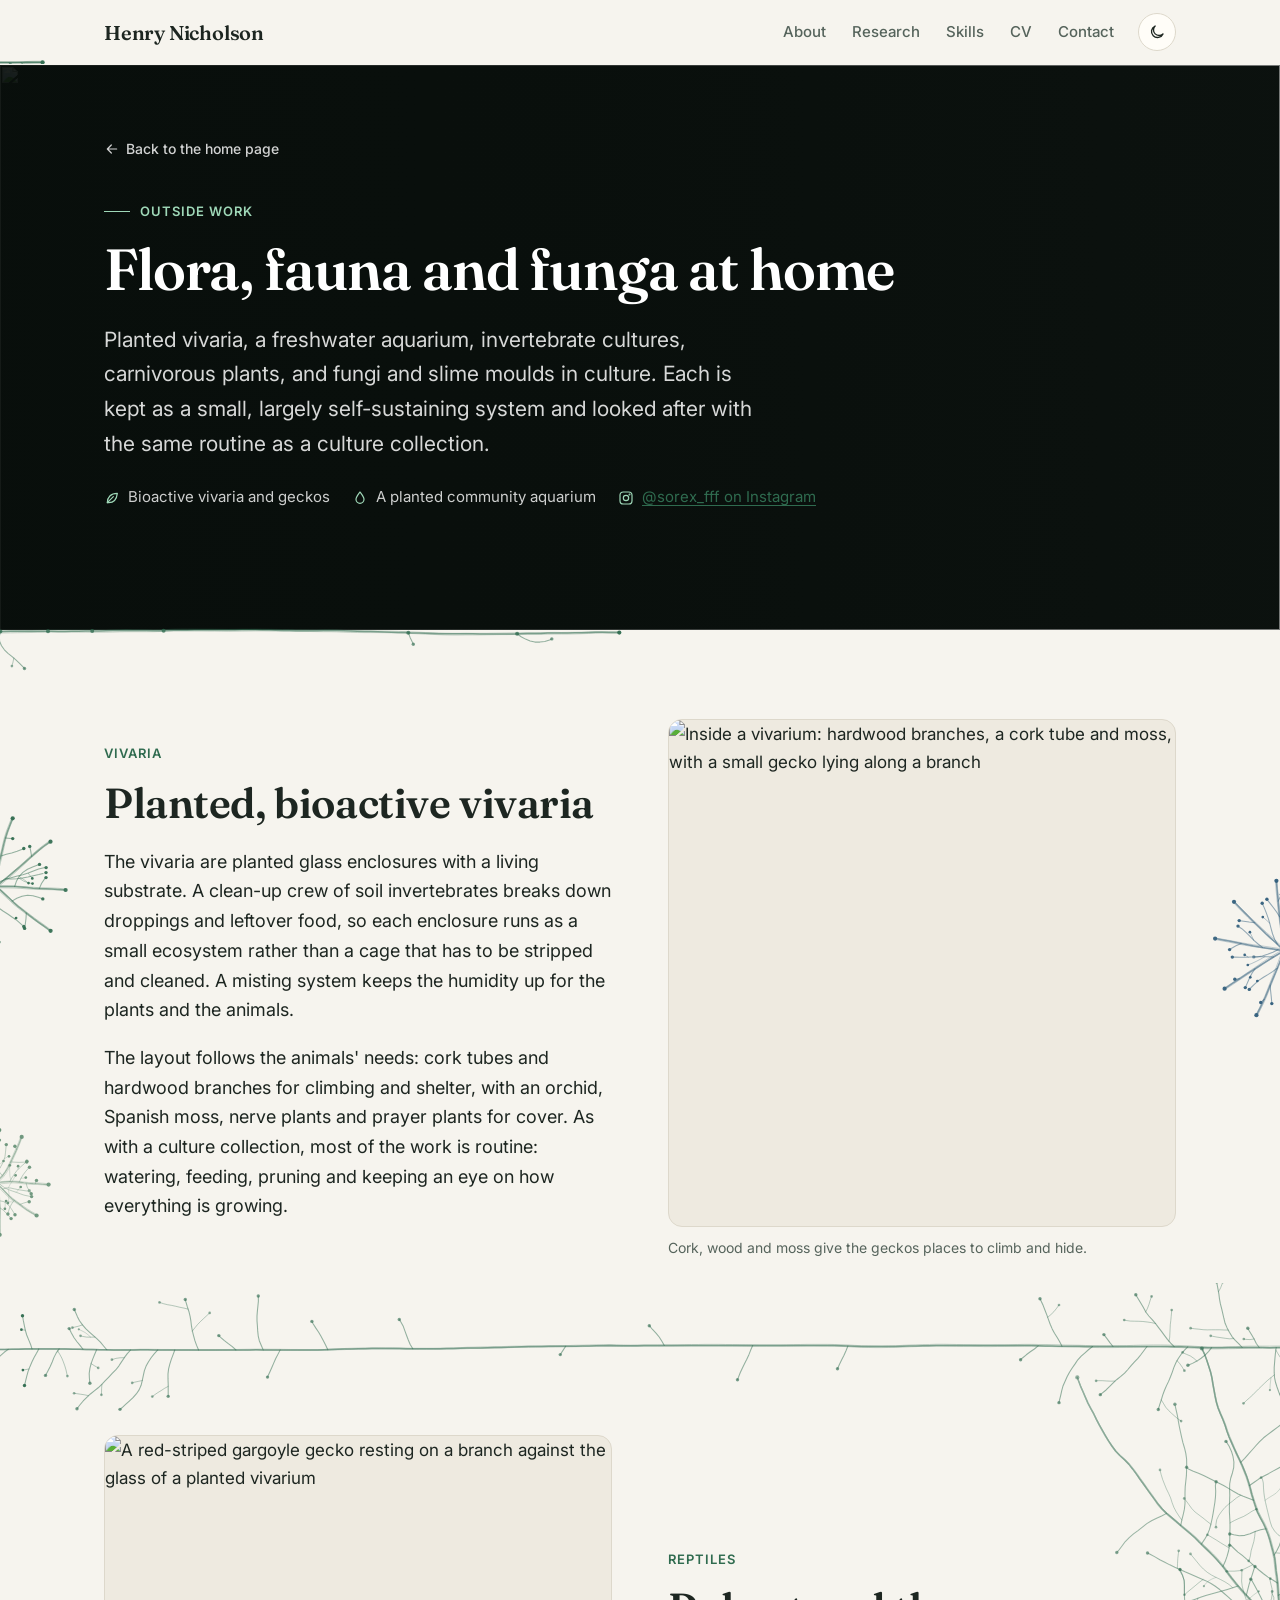
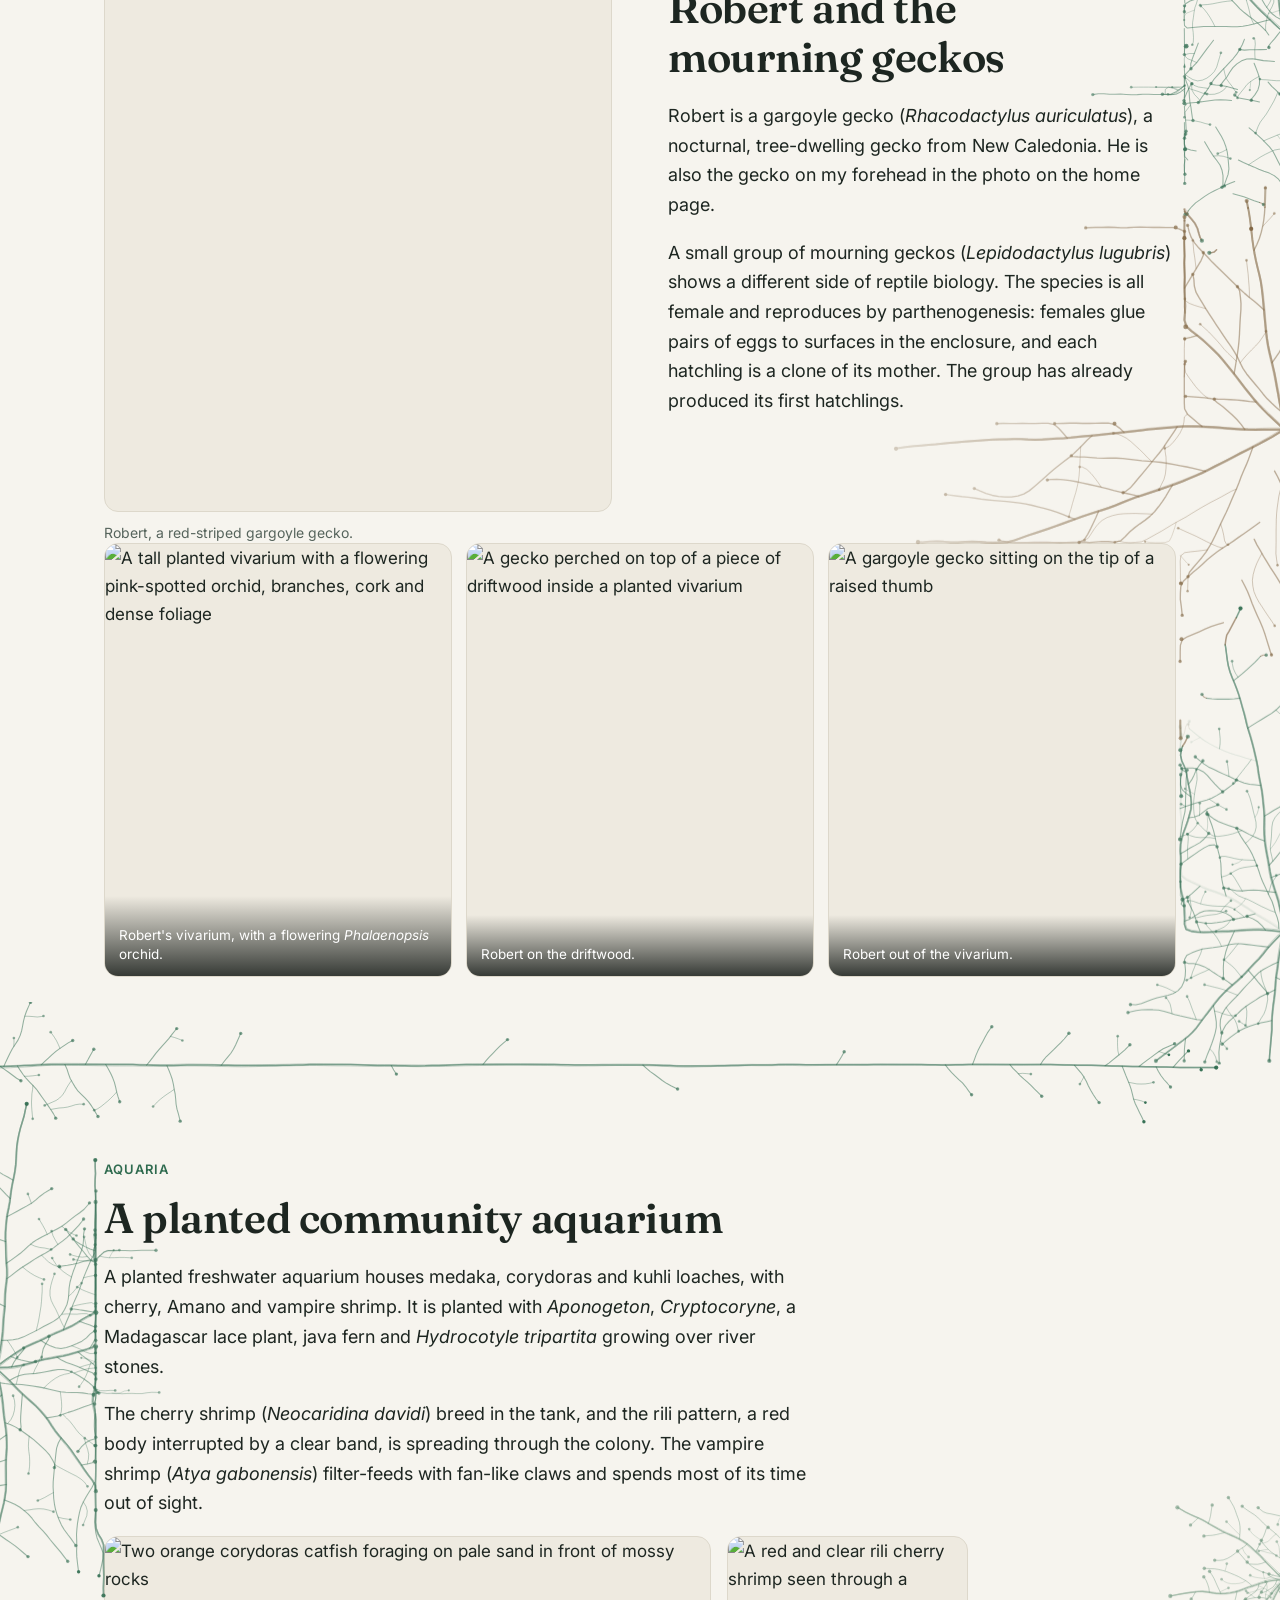
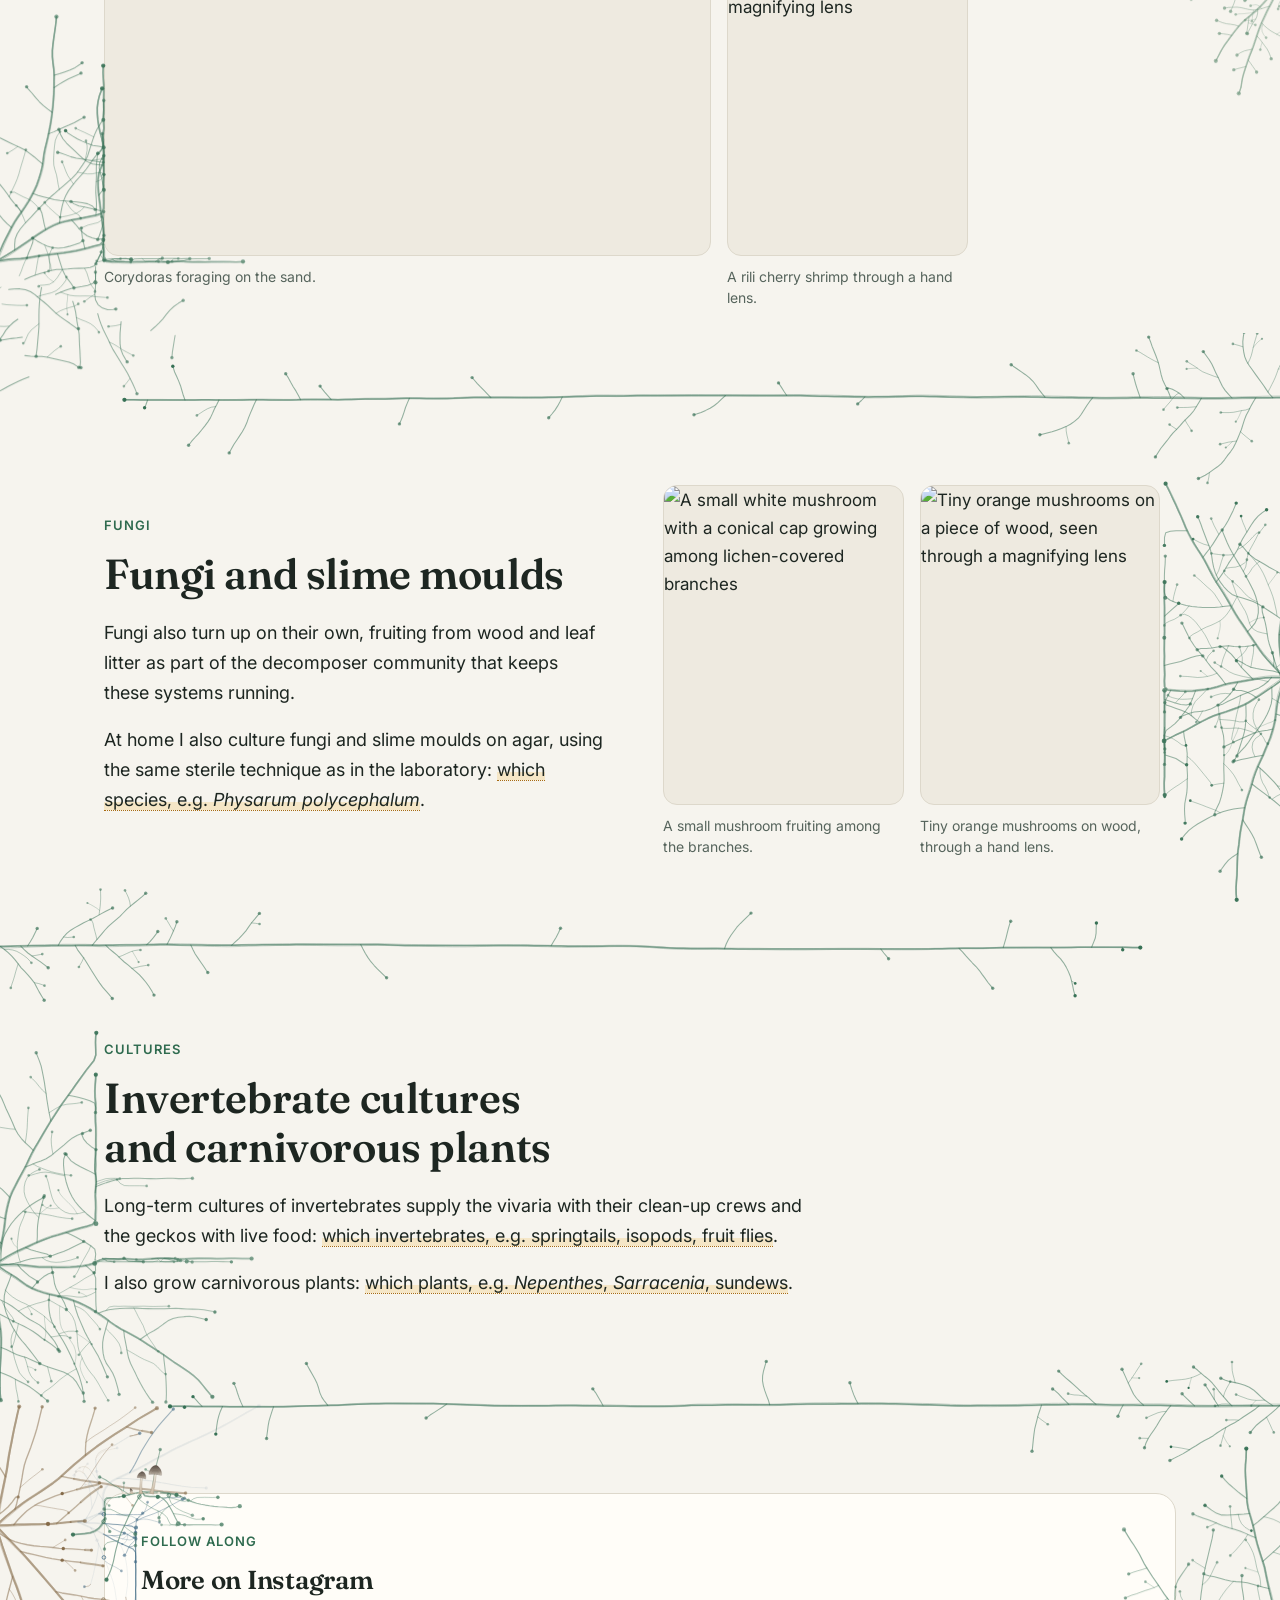
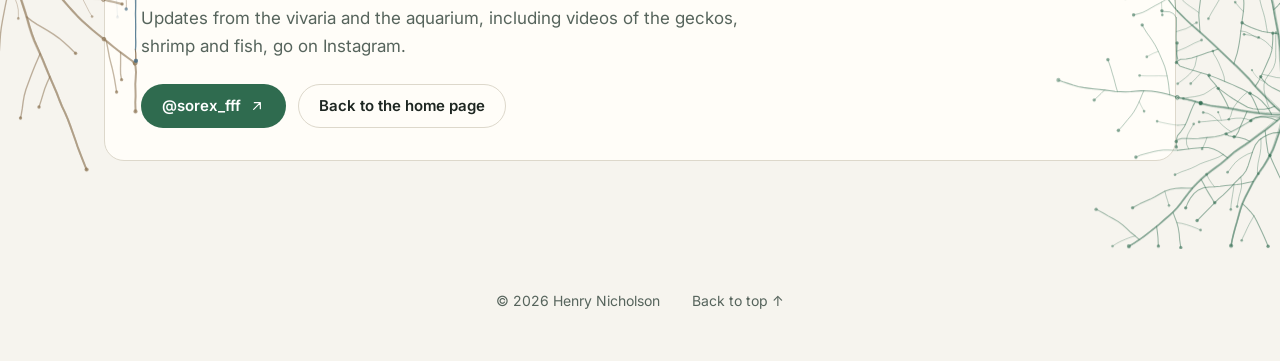
==== hobbies.html @ cdd89cd7 "Add hobbies page and link from Outside work" ====
<!doctype html>
<html lang="en">
<head>
  <meta charset="utf-8">
  <meta name="viewport" content="width=device-width, initial-scale=1">
  <title>Flora, Fauna and Funga at Home · Henry Nicholson</title>
  <meta name="description" content="Outside the laboratory: planted vivaria for a gargoyle gecko and mourning geckos, a planted freshwater aquarium with breeding shrimp, and fungi and slime moulds in culture.">
  <meta property="og:title" content="Flora, fauna and funga at home">
  <meta property="og:description" content="Vivaria, aquaria and cultures kept by Henry Nicholson outside the laboratory.">
  <meta property="og:type" content="article">
  <meta property="og:image" content="assets/hobbies/vivarium.jpg">
  <meta name="theme-color" content="#f6f4ee" media="(prefers-color-scheme: light)">
  <meta name="theme-color" content="#111714" media="(prefers-color-scheme: dark)">
  <link rel="icon" href="data:image/svg+xml,%3Csvg xmlns='http://www.w3.org/2000/svg' viewBox='0 0 64 64'%3E%3Crect width='64' height='64' rx='16' fill='%232f6b4f'/%3E%3Ctext x='32' y='42' font-family='Georgia,serif' font-size='27' font-weight='600' text-anchor='middle' fill='%23fff'%3EHN%3C/text%3E%3C/svg%3E">
  <link rel="preconnect" href="https://fonts.googleapis.com">
  <link rel="preconnect" href="https://fonts.gstatic.com" crossorigin>
  <link rel="stylesheet" href="https://fonts.googleapis.com/css2?family=Fraunces:opsz,wght@9..144,500;9..144,600&family=Inter:wght@400;500;600&display=swap">
  <link rel="stylesheet" href="css/style.css">
  <script>
    try { var t = localStorage.getItem('theme'); if (t === 'light' || t === 'dark') document.documentElement.dataset.theme = t; } catch (e) {}
  </script>
</head>
<body id="top">
  <a class="skip-link" href="#main">Skip to content</a>

  <svg width="0" height="0" style="position:absolute" aria-hidden="true" focusable="false">
    <symbol id="i-back" viewBox="0 0 24 24"><path d="M19 12H5m0 0 6-6m-6 6 6 6"/></symbol>
    <symbol id="i-arrow" viewBox="0 0 24 24"><path d="M7 17 17 7M8 7h9v9"/></symbol>
    <symbol id="i-leaf" viewBox="0 0 24 24"><path d="M5 19c0-8 5-14 15-14-1 9-6 14-13 14z"/><path d="M5 19l9-9"/></symbol>
    <symbol id="i-drop" viewBox="0 0 24 24"><path d="M12 3c-3 4-6 7.5-6 11a6 6 0 0 0 12 0c0-3.5-3-7-6-11z"/></symbol>
    <symbol id="i-camera" viewBox="0 0 24 24"><rect x="3" y="3" width="18" height="18" rx="5"/><circle cx="12" cy="12" r="4"/><circle cx="17.3" cy="6.7" r="0.6"/></symbol>
    <symbol id="i-menu" viewBox="0 0 24 24"><path d="M4 7h16M4 12h16M4 17h16"/></symbol>
    <symbol id="i-close" viewBox="0 0 24 24"><path d="M6 6l12 12M18 6 6 18"/></symbol>
    <symbol id="i-sun" viewBox="0 0 24 24"><circle cx="12" cy="12" r="4"/><path d="M12 2v2M12 20v2M4.9 4.9l1.4 1.4M17.7 17.7l1.4 1.4M2 12h2M20 12h2M4.9 19.1l1.4-1.4M17.7 6.3l1.4-1.4"/></symbol>
    <symbol id="i-moon" viewBox="0 0 24 24"><path d="M20 14.5A8 8 0 1 1 9.5 4a6.5 6.5 0 0 0 10.5 10.5z"/></symbol>
  </svg>

  <header class="site-header">
    <div class="container header-inner">
      <a class="wordmark" href="index.html">Henry Nicholson</a>
      <nav class="nav" id="site-nav" aria-label="Main">
        <a href="index.html#about">About</a>
        <a href="index.html#research">Research</a>
        <a href="index.html#skills">Skills</a>
        <a href="index.html#cv">CV</a>
        <a href="index.html#contact">Contact</a>
      </nav>
      <div class="header-actions">
        <button class="icon-btn theme-btn" type="button" aria-label="Switch to dark theme">
          <svg class="icon icon-moon"><use href="#i-moon"/></svg>
          <svg class="icon icon-sun"><use href="#i-sun"/></svg>
        </button>
        <button class="icon-btn menu-btn" type="button" aria-controls="site-nav" aria-expanded="false" aria-label="Open menu">
          <svg class="icon icon-open"><use href="#i-menu"/></svg>
          <svg class="icon icon-close"><use href="#i-close"/></svg>
        </button>
      </div>
    </div>
  </header>

  <main id="main">
    <!-- ============ HERO ============ -->
    <section class="project-hero" aria-labelledby="project-title">
      <img decoding="async" src="assets/hobbies/vivarium.jpg" alt="" width="1200" height="1600">
      <div class="container">
        <a class="crumb" href="index.html#interests"><svg class="icon"><use href="#i-back"/></svg>Back to the home page</a>
        <p class="eyebrow">Outside work</p>
        <h1 id="project-title">Flora, fauna and funga at home</h1>
        <p class="lead">Planted vivaria, a freshwater aquarium, invertebrate cultures, carnivorous plants, and fungi and slime moulds in culture. Each is kept as a small, largely self-sustaining system and looked after with the same routine as a culture collection.</p>
        <ul class="project-meta">
          <li><svg class="icon"><use href="#i-leaf"/></svg>Bioactive vivaria and geckos</li>
          <li><svg class="icon"><use href="#i-drop"/></svg>A planted community aquarium</li>
          <li><svg class="icon"><use href="#i-camera"/></svg><a href="https://www.instagram.com/sorex_fff/" rel="me">@sorex_fff on Instagram</a></li>
        </ul>
      </div>
    </section>

    <!-- ============ VIVARIA ============ -->
    <section class="section" aria-labelledby="vivaria-title">
      <div class="container split">
        <div class="prose reveal">
          <span class="section-label">Vivaria</span>
          <h2 id="vivaria-title">Planted, bioactive vivaria</h2>
          <p>The vivaria are planted glass enclosures with a living substrate. A clean-up crew of soil invertebrates breaks down droppings and leftover food, so each enclosure runs as a small ecosystem rather than a cage that has to be stripped and cleaned. A misting system keeps the humidity up for the plants and the animals.</p>
          <p>The layout follows the animals' needs: cork tubes and hardwood branches for climbing and shelter, with an orchid, Spanish moss, nerve plants and prayer plants for cover. As with a culture collection, most of the work is routine: watering, feeding, pruning and keeping an eye on how everything is growing.</p>
        </div>
        <figure class="photo reveal">
          <img decoding="async" src="assets/hobbies/vivarium-hardscape.jpg" alt="Inside a vivarium: hardwood branches, a cork tube and moss, with a small gecko lying along a branch" width="1600" height="1600" loading="lazy">
          <figcaption>Cork, wood and moss give the geckos places to climb and hide.</figcaption>
        </figure>
      </div>
    </section>

    <!-- ============ GECKOS ============ -->
    <section class="section" aria-labelledby="gecko-title">
      <div class="container split reverse">
        <div class="prose reveal">
          <span class="section-label">Reptiles</span>
          <h2 id="gecko-title">Robert and the mourning geckos</h2>
          <p>Robert is a gargoyle gecko (<i>Rhacodactylus auriculatus</i>), a nocturnal, tree-dwelling gecko from New Caledonia. He is also the gecko on my forehead in the photo on the home page.</p>
          <p>A small group of mourning geckos (<i>Lepidodactylus lugubris</i>) shows a different side of reptile biology. The species is all female and reproduces by parthenogenesis: females glue pairs of eggs to surfaces in the enclosure, and each hatchling is a clone of its mother. The group has already produced its first hatchlings.</p>
        </div>
        <figure class="photo reveal">
          <img decoding="async" src="assets/hobbies/robert.jpg" alt="A red-striped gargoyle gecko resting on a branch against the glass of a planted vivarium" width="1200" height="1600" loading="lazy">
          <figcaption>Robert, a red-striped gargoyle gecko.</figcaption>
        </figure>
      </div>
      <div class="container">
        <div class="mosaic hobby-mosaic">
          <figure class="tile tall reveal">
            <img decoding="async" src="assets/hobbies/vivarium-front.jpg" alt="A tall planted vivarium with a flowering pink-spotted orchid, branches, cork and dense foliage" width="1200" height="1600" loading="lazy">
            <figcaption>Robert's vivarium, with a flowering <i>Phalaenopsis</i> orchid.</figcaption>
          </figure>
          <figure class="tile tall reveal">
            <img decoding="async" src="assets/hobbies/robert-driftwood.jpg" alt="A gecko perched on top of a piece of driftwood inside a planted vivarium" width="1200" height="1600" loading="lazy">
            <figcaption>Robert on the driftwood.</figcaption>
          </figure>
          <figure class="tile tall reveal">
            <img decoding="async" src="assets/hobbies/robert-hand.jpg" alt="A gargoyle gecko sitting on the tip of a raised thumb" width="1200" height="1600" loading="lazy">
            <figcaption>Robert out of the vivarium.</figcaption>
          </figure>
        </div>
      </div>
    </section>

    <!-- ============ AQUARIUM ============ -->
    <section class="section" aria-labelledby="aqua-title">
      <div class="container">
        <div class="prose reveal">
          <span class="section-label">Aquaria</span>
          <h2 id="aqua-title">A planted community aquarium</h2>
          <p>A planted freshwater aquarium houses medaka, corydoras and kuhli loaches, with cherry, Amano and vampire shrimp. It is planted with <i>Aponogeton</i>, <i>Cryptocoryne</i>, a Madagascar lace plant, java fern and <i>Hydrocotyle tripartita</i> growing over river stones.</p>
          <p>The cherry shrimp (<i>Neocaridina davidi</i>) breed in the tank, and the rili pattern, a red body interrupted by a clear band, is spreading through the colony. The vampire shrimp (<i>Atya gabonensis</i>) filter-feeds with fan-like claws and spends most of its time out of sight.</p>
        </div>
        <div class="gallery duo">
          <figure class="photo reveal">
            <img decoding="async" src="assets/hobbies/corydoras.jpg" alt="Two orange corydoras catfish foraging on pale sand in front of mossy rocks" width="1332" height="700" loading="lazy">
            <figcaption>Corydoras foraging on the sand.</figcaption>
          </figure>
          <figure class="photo reveal">
            <img decoding="async" src="assets/hobbies/rili-shrimp.jpg" alt="A red and clear rili cherry shrimp seen through a magnifying lens" width="480" height="640" loading="lazy">
            <figcaption>A rili cherry shrimp through a hand lens.</figcaption>
          </figure>
        </div>
      </div>
    </section>

    <!-- ============ FUNGI ============ -->
    <section class="section" aria-labelledby="fungi-title">
      <div class="container split">
        <div class="prose reveal">
          <span class="section-label">Fungi</span>
          <h2 id="fungi-title">Fungi and slime moulds</h2>
          <p>Fungi also turn up on their own, fruiting from wood and leaf litter as part of the decomposer community that keeps these systems running.</p>
          <p>At home I also culture fungi and slime moulds on agar, using the same sterile technique as in the laboratory: <span class="ph">which species, e.g. <i>Physarum polycephalum</i></span>.</p>
        </div>
        <div class="gallery pair">
          <figure class="photo reveal">
            <img decoding="async" src="assets/hobbies/white-mushroom.jpg" alt="A small white mushroom with a conical cap growing among lichen-covered branches" width="1200" height="1600" loading="lazy">
            <figcaption>A small mushroom fruiting among the branches.</figcaption>
          </figure>
          <figure class="photo reveal">
            <img decoding="async" src="assets/hobbies/orange-mushrooms.jpg" alt="Tiny orange mushrooms on a piece of wood, seen through a magnifying lens" width="1200" height="1600" loading="lazy">
            <figcaption>Tiny orange mushrooms on wood, through a hand lens.</figcaption>
          </figure>
        </div>
      </div>
    </section>

    <!-- ============ CULTURES ============ -->
    <section class="section" aria-labelledby="cultures-title">
      <div class="container">
        <div class="prose reveal">
          <span class="section-label">Cultures</span>
          <h2 id="cultures-title">Invertebrate cultures and carnivorous plants</h2>
          <p>Long-term cultures of invertebrates supply the vivaria with their clean-up crews and the geckos with live food: <span class="ph">which invertebrates, e.g. springtails, isopods, fruit flies</span>.</p>
          <p>I also grow carnivorous plants: <span class="ph">which plants, e.g. <i>Nepenthes</i>, <i>Sarracenia</i>, sundews</span>.</p>
        </div>
      </div>
    </section>

    <!-- ============ FOLLOW ============ -->
    <section class="section" aria-labelledby="follow-title">
      <div class="container">
        <div class="next-card reveal">
          <div>
            <span class="section-label">Follow along</span>
            <h3 id="follow-title">More on Instagram</h3>
            <p>Updates from the vivaria and the aquarium, including videos of the geckos, shrimp and fish, go on Instagram.</p>
          </div>
          <div class="actions">
            <a class="btn btn-primary" href="https://www.instagram.com/sorex_fff/" rel="me">@sorex_fff <svg class="icon"><use href="#i-arrow"/></svg></a>
            <a class="btn btn-secondary" href="index.html#interests">Back to the home page</a>
          </div>
        </div>
      </div>
    </section>
  </main>

  <footer class="site-footer">
    <div class="container footer-inner">
      <p>© <span data-year>2026</span> Henry Nicholson</p>
      <a href="#top">Back to top ↑</a>
    </div>
  </footer>

  <script src="js/main.js" defer></script>
  <script src="js/ferns.js" defer></script>
</body>
</html>
---- css/style.css ----
/* ==========================================================================
   Henry Nicholson: personal site
   Colors live in the tokens below; change --accent to re-theme the site.
   ========================================================================== */

:root {
  --bg: #f6f4ee;
  --surface: #fffdf8;
  --surface-2: #eeeae0;
  --text: #1d2621;
  --muted: #56645c;
  --line: #ddd8cb;
  --accent: #2f6b4f;
  --accent-hover: #24563f;
  --accent-ink: #ffffff;
  --accent-soft: #e1ece5;
  --ochre: #a86b12;
  --ochre-soft: #f5e6c6;
  --hyphae: 47, 107, 79;          /* RGB of the hero network */
  --hyphae-cord: 128, 101, 66;    /* growth forms of other species: cord-formers, dense and fan-like */
  --hyphae-dense: 104, 146, 120;
  --hyphae-fan: 46, 92, 122;
  --pigment: 122, 92, 58;         /* melanised hyphae at an interaction front */
  --cta-bg: #2f6b4f;              /* contact card */
  --cta-ink: #ffffff;
  --shadow: 0 1px 2px rgba(20, 30, 25, .04), 0 10px 30px rgba(20, 30, 25, .07);

  --radius: 14px;
  --maxw: 1120px;
  --font-serif: "Fraunces", Georgia, "Times New Roman", serif;
  --font-sans: "Inter", system-ui, -apple-system, "Segoe UI", Roboto, sans-serif;
  color-scheme: light;
}

@media (prefers-color-scheme: dark) {
  :root:not([data-theme="light"]) {
    --bg: #111714;
    --surface: #172019;
    --surface-2: #1e2a23;
    --text: #e5ebe7;
    --muted: #9cafa4;
    --line: #2a3730;
    --accent: #7cc19c;
    --accent-hover: #98d2b2;
    --accent-ink: #0d1511;
    --accent-soft: #1c3227;
    --ochre: #e3ad55;
    --ochre-soft: #3b2e17;
    --hyphae: 124, 193, 156;
    --hyphae-cord: 206, 178, 134;
    --hyphae-dense: 172, 214, 190;
    --hyphae-fan: 132, 182, 214;
    --pigment: 204, 168, 122;
    --cta-bg: #1f3a2c;
    --cta-ink: #e5ebe7;
    --shadow: 0 1px 2px rgba(0, 0, 0, .3), 0 10px 30px rgba(0, 0, 0, .3);
    color-scheme: dark;
  }
}

:root[data-theme="dark"] {
  --bg: #111714;
  --surface: #172019;
  --surface-2: #1e2a23;
  --text: #e5ebe7;
  --muted: #9cafa4;
  --line: #2a3730;
  --accent: #7cc19c;
  --accent-hover: #98d2b2;
  --accent-ink: #0d1511;
  --accent-soft: #1c3227;
  --ochre: #e3ad55;
  --ochre-soft: #3b2e17;
  --hyphae: 124, 193, 156;
  --hyphae-cord: 206, 178, 134;
  --hyphae-dense: 172, 214, 190;
  --hyphae-fan: 132, 182, 214;
  --pigment: 204, 168, 122;
    --cta-bg: #1f3a2c;
    --cta-ink: #e5ebe7;
  --shadow: 0 1px 2px rgba(0, 0, 0, .3), 0 10px 30px rgba(0, 0, 0, .3);
  color-scheme: dark;
}

/* ---------- Base ---------- */
*, *::before, *::after { box-sizing: border-box; }
html { scroll-behavior: smooth; scroll-padding-top: 80px; -webkit-text-size-adjust: 100%; }
@media (prefers-reduced-motion: reduce) { html { scroll-behavior: auto; } }

body {
  margin: 0;
  background: var(--bg);
  color: var(--text);
  font-family: var(--font-sans);
  font-size: 17px;
  line-height: 1.65;
  -webkit-font-smoothing: antialiased;
  overflow-x: hidden;
}

img { max-width: 100%; display: block; }
a { color: var(--accent); text-underline-offset: 3px; text-decoration-thickness: 1px; }
a:hover { color: var(--accent-hover); }
:focus-visible { outline: 2px solid var(--accent); outline-offset: 3px; border-radius: 6px; }

h1, h2, h3 {
  font-family: var(--font-serif);
  font-weight: 600;
  line-height: 1.15;
  letter-spacing: -0.01em;
  margin: 0;
  text-wrap: balance;
}
p { margin: 0 0 1em; }
strong { font-weight: 600; }

.container { width: 100%; max-width: var(--maxw); margin: 0 auto; padding: 0 24px; }

.icon {
  width: 18px; height: 18px; flex: none;
  fill: none; stroke: currentColor; stroke-width: 1.8;
  stroke-linecap: round; stroke-linejoin: round;
}

.skip-link {
  position: absolute; left: -999px; top: 8px; z-index: 100;
  background: var(--accent); color: var(--accent-ink);
  padding: 8px 14px; border-radius: 8px; text-decoration: none;
}
.skip-link:focus { left: 16px; }

/* Placeholder marker: remove the class once real text is in */
.draft-note {
  background: var(--ochre-soft);
  border-bottom: 1px solid var(--line);
  font-size: 14px;
  text-align: center;
  padding: 8px 16px;
}
.ph {
  border-bottom: 1.5px dotted var(--ochre);
  background: linear-gradient(transparent 62%, var(--ochre-soft) 62%);
}

/* ---------- Header ---------- */
.site-header {
  position: sticky; top: 0; z-index: 50;
  background: color-mix(in srgb, var(--bg) 86%, transparent);
  -webkit-backdrop-filter: saturate(1.2) blur(10px);
  backdrop-filter: saturate(1.2) blur(10px);
  border-bottom: 1px solid transparent;
  transition: border-color .2s ease;
}
@media (hover: none) and (pointer: coarse) {
  /* Touchscreens: a solid header. A blurred see-through one has to be redrawn on every scroll step,
     which made iPhone scrolling stutter (see calm in js/main.js). */
  .site-header { -webkit-backdrop-filter: none; backdrop-filter: none; background: var(--bg); }
}
.site-header.scrolled { border-bottom-color: var(--line); }

.header-inner { display: flex; align-items: center; gap: 12px; height: 64px; }
.wordmark {
  font-family: var(--font-serif); font-weight: 600; font-size: 20px;
  color: var(--text); text-decoration: none; letter-spacing: -0.01em;
}
.wordmark:hover { color: var(--text); }

.nav { display: flex; align-items: center; gap: 2px; margin-left: auto; }
.nav a {
  color: var(--muted); text-decoration: none;
  font-size: 15px; font-weight: 500;
  padding: 8px 12px; border-radius: 999px;
  transition: color .15s, background-color .15s;
}
.nav a:hover { color: var(--text); background: var(--surface-2); }

.header-actions { display: flex; align-items: center; gap: 6px; }
.icon-btn {
  display: inline-grid; place-items: center;
  width: 38px; height: 38px; padding: 0;
  border: 1px solid var(--line); border-radius: 999px;
  background: var(--surface); color: var(--text); cursor: pointer;
  transition: border-color .15s;
}
.icon-btn:hover { border-color: var(--accent); }
.icon-btn .icon { grid-area: 1 / 1; }

.theme-btn .icon-sun { display: none; }
.theme-btn[data-mode="dark"] .icon-sun { display: block; }
.theme-btn[data-mode="dark"] .icon-moon { display: none; }

.menu-btn { display: none; }
.menu-btn .icon-close { display: none; }
.menu-btn[aria-expanded="true"] .icon-close { display: block; }
.menu-btn[aria-expanded="true"] .icon-open { display: none; }

@media (max-width: 760px) {
  .header-actions { margin-left: auto; }
  .menu-btn { display: inline-grid; }
  .nav {
    position: absolute; top: 64px; left: 0; right: 0;
    display: none; flex-direction: column; align-items: stretch;
    margin: 0; padding: 8px 16px 16px;
    background: var(--bg); border-bottom: 1px solid var(--line);
    box-shadow: var(--shadow);
  }
  .nav.open { display: flex; }
  .nav a { padding: 12px; border-radius: 10px; font-size: 16px; }
}

/* ---------- Buttons ---------- */
.actions { display: flex; flex-wrap: wrap; gap: 12px; }
.btn {
  display: inline-flex; align-items: center; gap: 8px;
  padding: 12px 20px; border-radius: 999px;
  font-weight: 600; font-size: 15px; line-height: 1.2;
  text-decoration: none; border: 1px solid transparent;
  transition: background-color .15s, border-color .15s, transform .15s;
}
.btn .icon { width: 16px; height: 16px; }
.btn-primary { background: var(--accent); color: var(--accent-ink); }
.btn-primary:hover { background: var(--accent-hover); color: var(--accent-ink); }
.btn-secondary { background: var(--surface); color: var(--text); border-color: var(--line); }
.btn-secondary:hover { color: var(--text); border-color: var(--accent); }
.btn:active { transform: translateY(1px); }

/* ---------- Hero ---------- */
.hero { position: relative; overflow: hidden; padding: 88px 0 104px; }
.hyphae {
  position: absolute; inset: 0; width: 100%; height: 100%; pointer-events: none;
  -webkit-mask-image: linear-gradient(to left, #000 8%, rgba(0,0,0,.55) 40%, transparent 72%);
  mask-image: linear-gradient(to left, #000 8%, rgba(0,0,0,.55) 40%, transparent 72%);
}
.hero-grid {
  position: relative; z-index: 1;
  display: grid; grid-template-columns: 1.5fr 1fr; gap: 56px; align-items: center;
}

.eyebrow, .section-label {
  display: inline-flex; align-items: center; gap: 10px;
  font-size: 13px; font-weight: 600; letter-spacing: .08em; text-transform: uppercase;
  color: var(--accent); margin: 0 0 14px;
}
.eyebrow::before { content: ""; width: 26px; height: 1.5px; background: currentColor; }

.hero h1 { font-size: clamp(44px, 7vw, 78px); letter-spacing: -0.025em; margin-bottom: 20px; }
.lead { font-size: clamp(18px, 2.1vw, 21px); color: var(--muted); max-width: 33em; margin-bottom: 24px; }

.hero-meta {
  display: flex; flex-wrap: wrap; gap: 8px 22px;
  list-style: none; margin: 0 0 32px; padding: 0;
  font-size: 15px; color: var(--muted);
}
.hero-meta li { display: flex; align-items: center; gap: 8px; }
.hero-meta .icon { width: 16px; height: 16px; color: var(--accent); }

.portrait {
  position: relative; margin: 0; justify-self: end;
  width: 100%; max-width: 340px; aspect-ratio: 4 / 5;
  border-radius: 24px; overflow: hidden;
  background: linear-gradient(160deg, var(--accent-soft), var(--surface-2));
  border: 1px solid var(--line); box-shadow: var(--shadow);
  display: grid; place-items: center;
}
.portrait .initials {
  grid-area: 1 / 1;
  font-family: var(--font-serif); font-size: clamp(56px, 8vw, 96px);
  color: var(--accent); opacity: .75; letter-spacing: -0.02em;
}
.portrait-hint {
  position: absolute; bottom: 14px; left: 0; right: 0; text-align: center;
  font-size: 12px; color: var(--muted);
}
.portrait img { position: absolute; inset: 0; width: 100%; height: 100%; object-fit: cover; object-position: 50% 100%; }
.portrait.has-photo .initials { display: none; }

@media (max-width: 860px) {
  .hero { padding: 48px 0 72px; }
  .hero-grid { grid-template-columns: 1fr; gap: 32px; }
  .portrait { order: -1; justify-self: start; max-width: 168px; border-radius: 20px; }
  .portrait-hint { font-size: 10px; bottom: 8px; }
  .hyphae {
    -webkit-mask-image: linear-gradient(to bottom left, #000 5%, rgba(0,0,0,.35) 35%, transparent 60%);
    mask-image: linear-gradient(to bottom left, #000 5%, rgba(0,0,0,.35) 35%, transparent 60%);
  }
}

/* ---------- Sections ---------- */
.section { padding: 88px 0; border-top: 1px solid var(--line); }
.section-head {
  display: flex; align-items: flex-end; justify-content: space-between;
  gap: 20px; flex-wrap: wrap; margin-bottom: 40px;
}
.section h2 { font-size: clamp(30px, 4vw, 42px); }
.section-intro { color: var(--muted); max-width: 36em; margin: 12px 0 0; }

/* About */
.about-grid { display: grid; grid-template-columns: 1.6fr 1fr; gap: 56px; align-items: start; }
.about-text p { font-size: 18px; }
.facts {
  margin: 0; padding: 8px 28px;
  background: var(--surface); border: 1px solid var(--line); border-radius: var(--radius);
}
.facts div { padding: 14px 0; border-bottom: 1px solid var(--line); }
.facts div:last-child { border-bottom: 0; }
.facts dt { font-size: 12px; font-weight: 600; letter-spacing: .08em; text-transform: uppercase; color: var(--muted); }
.facts dd { margin: 4px 0 0; font-weight: 500; }

/* Research cards */
.cards { display: grid; grid-template-columns: repeat(auto-fit, minmax(min(100%, 420px), 1fr)); gap: 20px; }
.card {
  display: flex; flex-direction: column;
  background: var(--surface); border: 1px solid var(--line); border-radius: var(--radius);
  padding: 14px 14px 22px;
  transition: transform .2s ease, box-shadow .2s ease, border-color .2s ease;
}
.card:hover {
  transform: translateY(-3px); box-shadow: var(--shadow);
  border-color: color-mix(in srgb, var(--accent) 35%, var(--line));
}
.card > :not(.card-visual) { margin-left: 10px; margin-right: 10px; }
.card-visual {
  height: 150px; border-radius: 10px; overflow: hidden; margin-bottom: 20px;
  background: var(--surface-2); display: grid; place-items: center;
}
.viz { width: 100%; height: 100%; display: block; }
.viz-dishes .dish { fill: var(--surface); stroke: var(--line); stroke-width: 2; }
.viz-dishes .colony { fill: var(--accent); opacity: .22; }
.viz-dishes .fringe { fill: none; stroke: var(--accent); stroke-width: 6; stroke-dasharray: 1 2.6; opacity: .35; }
.viz-dishes .core { fill: var(--accent); opacity: .55; }
.viz-hex polygon { fill: var(--accent); }
.card-empty { border-style: dashed; }
.card-empty .card-visual { background: transparent; border: 1.5px dashed var(--line); }
.plus { font-size: 40px; color: var(--muted); font-weight: 300; line-height: 1; }

.tags { display: flex; flex-wrap: wrap; gap: 6px; margin-bottom: 12px; }
.tag {
  font-size: 12px; font-weight: 600; letter-spacing: .02em;
  padding: 4px 10px; border-radius: 999px;
  background: var(--accent-soft); color: var(--accent);
}
.tag-muted { background: var(--surface-2); color: var(--muted); }
.card h3 { font-size: 22px; margin-bottom: 10px; }
.card p { color: var(--muted); font-size: 16px; }
.card-foot {
  margin-top: auto; padding-top: 14px; border-top: 1px solid var(--line);
  font-size: 14px; color: var(--muted);
}

/* Skills */
.skills { display: grid; grid-template-columns: repeat(2, 1fr); gap: 20px; }
.skill-group { background: var(--surface); border: 1px solid var(--line); border-radius: var(--radius); padding: 24px; }
.skill-group h3 { display: flex; align-items: center; gap: 10px; font-size: 20px; margin-bottom: 18px; }
.skill-group h3 .icon { color: var(--accent); width: 20px; height: 20px; }
.chips { display: flex; flex-wrap: wrap; gap: 8px; list-style: none; margin: 0; padding: 0; }
.chips li {
  font-size: 14px; padding: 6px 12px; border-radius: 8px;
  background: var(--surface-2); border: 1px solid var(--line);
}

/* CV */
.cv-grid { display: grid; grid-template-columns: 1fr 1fr; gap: 56px; }
.cv-col h3, .pubs h3 { font-size: 22px; margin-bottom: 22px; }
.timeline { list-style: none; margin: 0; padding: 0 0 0 2px; }
.timeline li { position: relative; padding: 0 0 28px 26px; border-left: 2px solid var(--line); }
.timeline li:last-child { padding-bottom: 4px; border-left-color: transparent; }
.timeline li::before {
  content: ""; position: absolute; left: -8px; top: 5px;
  width: 14px; height: 14px; border-radius: 50%;
  background: var(--bg); border: 2px solid var(--accent);
}
.timeline .when { font-size: 13px; font-weight: 600; color: var(--accent); letter-spacing: .02em; }
.timeline .what { font-weight: 600; font-size: 17px; margin: 2px 0 2px; }
.timeline .where { color: var(--muted); font-size: 15px; margin: 0; }

.pubs { margin-top: 56px; }
.pub-list { list-style: none; margin: 0; padding: 0; }
.pub-list li {
  display: grid; grid-template-columns: 72px 1fr auto; gap: 16px; align-items: baseline;
  padding: 18px 0; border-top: 1px solid var(--line);
}
.pub-list li:last-child { border-bottom: 1px solid var(--line); }
.pub-year { font-weight: 600; color: var(--muted); }
.pub-title { font-weight: 600; margin: 0 0 2px; }
.pub-meta { color: var(--muted); font-size: 15px; margin: 0; }

/* Contact */
.section-contact { border-top: 0; padding-top: 24px; }
.contact-card {
  display: grid; grid-template-columns: 1.1fr 1fr; gap: 48px; align-items: center;
  background: var(--cta-bg); color: var(--cta-ink);
  border-radius: 28px; padding: 56px;
}
.contact-card .section-label { color: inherit; opacity: .8; }
.contact-card h2 { color: inherit; margin-bottom: 14px; }
.contact-card p { opacity: .85; font-size: 18px; max-width: 26em; margin: 0; }
.contact-card .ph { background: none; border-bottom-color: currentColor; }
.contact-links { display: grid; gap: 10px; }
.contact-links a, .contact-links .cl-row {
  display: flex; align-items: center; justify-content: space-between; gap: 16px;
  padding: 14px 18px; border-radius: 12px;
  color: inherit; text-decoration: none; font-weight: 500;
  background: color-mix(in srgb, var(--cta-ink) 9%, transparent);
  border: 1px solid color-mix(in srgb, var(--cta-ink) 18%, transparent);
  transition: background-color .15s;
}
.contact-links a:hover { color: inherit; background: color-mix(in srgb, var(--cta-ink) 17%, transparent); }
.cl-label { display: flex; align-items: center; gap: 10px; flex: none; }
.cl-handle { opacity: .8; font-size: 15px; min-width: 0; overflow: hidden; text-overflow: ellipsis; white-space: nowrap; }

/* Footer */
.site-footer { padding: 40px 0 48px; color: var(--muted); font-size: 14px; }
.footer-inner { display: flex; justify-content: space-between; gap: 16px; flex-wrap: wrap; }
.footer-inner p { margin: 0; }
.footer-inner a { color: var(--muted); text-decoration: none; }
.footer-inner a:hover { color: var(--text); }

/* Scroll reveal (only when JS is on and motion is allowed) */
.reveal-ready .reveal { opacity: 0; transform: translateY(14px); transition: opacity .6s ease, transform .6s ease; }
.reveal-ready .reveal.in { opacity: 1; transform: none; }

/* ---------- Responsive ---------- */
@media (max-width: 860px) {
  .section { padding: 64px 0; }
  .about-grid, .cv-grid { grid-template-columns: 1fr; gap: 32px; }
  .skills { grid-template-columns: 1fr; }
  .contact-card { grid-template-columns: 1fr; gap: 28px; padding: 36px 28px; border-radius: 22px; }
}
@media (max-width: 600px) {
  .container { padding: 0 16px; }
  body { font-size: 16px; }
  .about-text p { font-size: 17px; }
  .pub-list li { grid-template-columns: 1fr; gap: 4px; }
  .pub-list .tag { justify-self: start; }
  .contact-card { padding: 28px 20px; }
  .facts { padding: 4px 20px; }
}

@media print {
  .site-header, .draft-note, .hyphae, .actions { display: none; }
  .reveal-ready .reveal { opacity: 1; transform: none; }
}

/* ---------- Content additions ---------- */
.about-text .aside { font-size: 16px; color: var(--muted); }
.contact-links .cl-row { background: transparent; }

.viz-curves .axis { stroke: var(--line); stroke-width: 1.5; }
.viz-curves .curve { fill: none; stroke: var(--accent); stroke-width: 1.6; opacity: .28; }
.viz-curves .curve.hi { opacity: 1; stroke-width: 2.4; }
.viz-curves .pt { fill: var(--surface); stroke: var(--accent); stroke-width: 1.8; }
.viz-curves .lbl { fill: var(--muted); font: 500 9px var(--font-sans); }

.viz-lichen .bark { fill: none; stroke: var(--line); stroke-width: 2.2; }
.viz-lichen .thallus { fill: var(--accent); opacity: .2; }
.viz-lichen .lobe { fill: var(--accent); opacity: .38; }
.viz-lichen .apo { fill: var(--ochre); opacity: .75; }

/* Keep the contact card inside narrow screens: stack label over value. */
.contact-card > * { min-width: 0; }
@media (max-width: 600px) {
  .contact-links a, .contact-links .cl-row { flex-direction: column; align-items: flex-start; gap: 4px; }
  .cl-handle { white-space: normal; overflow-wrap: anywhere; }
}

/* ==========================================================================
   Project page (thesis.html)
   ========================================================================== */
.sr-only { position: absolute; width: 1px; height: 1px; padding: 0; margin: -1px; overflow: hidden; clip: rect(0 0 0 0); white-space: nowrap; border: 0; }

.project-hero { position: relative; overflow: hidden; color: #fff; background: #0e1411; }
.project-hero > img { position: absolute; inset: 0; width: 100%; height: 100%; object-fit: cover; }
.project-hero::after {
  content: ""; position: absolute; inset: 0;
  background: linear-gradient(90deg, rgba(8, 14, 11, .93) 0%, rgba(8, 14, 11, .8) 45%, rgba(8, 14, 11, .4) 100%);
}
.project-hero .container { position: relative; z-index: 1; padding-top: 72px; padding-bottom: 120px; }
.project-hero h1 { font-size: clamp(32px, 5vw, 58px); letter-spacing: -0.02em; max-width: 15em; margin: 0 0 20px; color: #fff; }
.project-hero .lead { color: rgba(255, 255, 255, .84); max-width: 32em; }
.project-hero .eyebrow { color: #9fd8b8; }
.crumb {
  display: flex; width: max-content; align-items: center; gap: 6px; margin-bottom: 32px;
  color: rgba(255, 255, 255, .82); text-decoration: none; font-size: 14px; font-weight: 500;
}
.crumb:hover { color: #fff; }
.crumb .icon { width: 16px; height: 16px; }
.project-meta { display: flex; flex-wrap: wrap; gap: 8px 22px; list-style: none; margin: 0; padding: 0; font-size: 15px; color: rgba(255, 255, 255, .8); }
.project-meta li { display: flex; align-items: center; gap: 8px; }
.project-meta .icon { width: 16px; height: 16px; color: #9fd8b8; }

.stats {
  position: relative; z-index: 2; margin: -56px 0 0;
  display: grid; grid-template-columns: repeat(6, 1fr); gap: 1px;
  background: var(--line); border: 1px solid var(--line); border-radius: var(--radius);
  overflow: hidden; box-shadow: var(--shadow);
}
.stat { background: var(--surface); padding: 20px 18px; }
.stat dd { margin: 0; }
.stat b {
  display: block; font-family: var(--font-serif); font-weight: 600; letter-spacing: -0.01em;
  font-size: clamp(22px, 2.4vw, 30px); line-height: 1.1; color: var(--accent); white-space: nowrap;
}
.stat span { display: block; margin-top: 6px; font-size: 13px; line-height: 1.35; color: var(--muted); }
@media (max-width: 960px) { .stats { grid-template-columns: repeat(3, 1fr); } }
@media (max-width: 520px) { .stats { grid-template-columns: repeat(2, 1fr); } .stat { padding: 16px 14px; } }

.section-flush { border-top: 0; }
.prose { max-width: 42em; }
.prose p { font-size: 18px; }
.prose h2 { margin-bottom: 20px; }
@media (max-width: 600px) { .prose p { font-size: 17px; } }

.questions { list-style: none; counter-reset: q; padding: 0; margin: 28px 0 0; display: grid; grid-template-columns: repeat(2, 1fr); gap: 12px; max-width: 920px; }
.questions li {
  counter-increment: q; position: relative; font-weight: 500;
  background: var(--surface); border: 1px solid var(--line); border-radius: 12px;
  padding: 16px 18px 16px 58px;
}
.questions li::before {
  content: counter(q, decimal-leading-zero); position: absolute; left: 18px; top: 15px;
  font-family: var(--font-serif); font-weight: 600; color: var(--accent);
}
@media (max-width: 700px) { .questions { grid-template-columns: 1fr; } }

.split { display: grid; grid-template-columns: 1fr 1fr; gap: 56px; align-items: center; }
.split.reverse > :first-child { order: 2; }
@media (max-width: 860px) {
  .split { grid-template-columns: 1fr; gap: 28px; }
  .split.reverse > :first-child { order: 0; }
}

.photo, .figure { margin: 0; }
.photo img { width: 100%; height: auto; border-radius: var(--radius); border: 1px solid var(--line); background: var(--surface-2); }
.photo figcaption, .figure figcaption { margin-top: 10px; font-size: 14px; line-height: 1.5; color: var(--muted); }
.figure .plot { background: #fff; border: 1px solid var(--line); border-radius: var(--radius); padding: 14px; }
.figure .plot img { width: 100%; height: auto; }

.approaches { display: grid; grid-template-columns: repeat(3, 1fr); gap: 20px; }
.approach { display: flex; flex-direction: column; overflow: hidden; background: var(--surface); border: 1px solid var(--line); border-radius: var(--radius); }
.approach img { width: 100%; height: auto; aspect-ratio: 4 / 3; object-fit: cover; }
.approach > div { padding: 20px 22px 24px; }
.approach .step { font-size: 12px; font-weight: 600; letter-spacing: .08em; text-transform: uppercase; color: var(--accent); }
.approach h3 { font-size: 21px; margin: 6px 0 10px; }
.approach p { margin: 0; font-size: 16px; color: var(--muted); }
@media (max-width: 860px) { .approaches { grid-template-columns: 1fr; } .approach img { aspect-ratio: 16 / 9; } }

.wide-photo { margin-top: 40px; }

.gallery { display: grid; grid-template-columns: 1.5fr 1fr 1fr; gap: 16px; align-items: start; }
.gallery .photo img { height: 320px; object-fit: cover; }
@media (max-width: 860px) {
  .gallery { grid-template-columns: 1fr 1fr; }
  .gallery .photo:first-child { grid-column: 1 / -1; }
  .gallery .photo img { height: 240px; }
}
@media (max-width: 520px) { .gallery { grid-template-columns: 1fr; } .gallery .photo img { height: auto; max-height: 360px; } }

.callout { margin-top: 40px; padding: 22px 26px; background: var(--accent-soft); border-left: 4px solid var(--accent); border-radius: 0 12px 12px 0; max-width: 920px; }
.callout h3 { font-size: 20px; margin: 0 0 8px; }
.callout p { margin: 0; font-size: 17px; }

.pullquote {
  margin: 4px 0 0; max-width: 24em;
  font-family: var(--font-serif); font-weight: 500; font-size: clamp(24px, 3.3vw, 38px);
  line-height: 1.28; letter-spacing: -0.01em; text-wrap: balance;
}
.pullquote-src { margin: 20px 0 0; max-width: 40em; color: var(--muted); }

.role-list { list-style: none; padding: 0; margin: 20px 0 24px; display: grid; gap: 10px; }
.role-list li { position: relative; padding-left: 28px; }
.role-list li::before {
  content: ""; position: absolute; left: 4px; top: .6em;
  width: 10px; height: 10px; border-radius: 50%; border: 2px solid var(--accent);
}
.supervisors { color: var(--muted); font-size: 15px; margin: 0; }

.next-card {
  display: flex; align-items: center; justify-content: space-between; gap: 24px; flex-wrap: wrap;
  background: var(--surface); border: 1px solid var(--line); border-radius: 20px; padding: 32px 36px;
}
.next-card h3 { font-size: 26px; margin: 0 0 8px; }
.next-card p { margin: 0; max-width: 36em; color: var(--muted); }
@media (max-width: 600px) { .next-card { padding: 24px 20px; } .project-hero .container { padding-top: 48px; padding-bottom: 104px; } }

/* Home-page hooks for the project page */
.card-visual img { width: 100%; height: 100%; object-fit: cover; }
.card-link { display: inline-flex; align-items: center; gap: 6px; margin: 0 0 18px; font-size: 15px; font-weight: 600; text-decoration: none; }
.card-link .icon { width: 16px; height: 16px; transition: transform .15s; }
.card-link:hover .icon { transform: translate(2px, -2px); }
.about-side { display: grid; gap: 20px; }
.nav a[aria-current="page"] { color: var(--text); }

/* ==========================================================================
   Scroll-linked mycelium (built by js/main.js)
   ========================================================================== */
.section { position: relative; }
.section > .container { position: relative; z-index: 1; }
.section.has-runner { border-top-color: transparent; }

/* Drawn above the content so hyphae can grow across cards; they route around text and photos. */
.myco { position: absolute; left: 0; top: 0; width: 100%; height: 100%; z-index: 2; pointer-events: none; overflow: hidden; }
.myco .hy, .header-hypha .hy { fill: none; stroke: rgb(var(--hyphae)); stroke-linecap: round; stroke-linejoin: round; }
.myco .g0, .header-hypha .g0 { stroke-width: 1.5; opacity: .62; }
.myco .g1, .header-hypha .g1 { stroke-width: 1.05; opacity: .5; }
.myco .g2, .header-hypha .g2 { stroke-width: .8; opacity: .42; }
.myco .g3 { stroke-width: .62; opacity: .36; }
.myco .cord .strand, .header-hypha .cord .strand { stroke-width: .65; opacity: .7; }

/* Growing tips glow; finished or fused ends keep a nodule */
.myco .tip, .header-hypha .tip { fill: rgb(var(--hyphae)); opacity: .95; }
.myco .tip.done { opacity: .5; }
.myco .tip.done.t0, .myco .tip.done.t1 { opacity: .62; }
.header-hypha .tip.done { opacity: .45; }
@media (max-width: 760px) { .myco .runner, .myco .side { opacity: .65; } }

/* Reading-progress cord along the bottom of the sticky header */
.header-hypha { position: absolute; left: 0; bottom: 0; width: 100%; height: 24px; pointer-events: none; overflow: hidden; }
.header-hypha .g0 { stroke-width: 1.4; opacity: .8; }

@media print { .myco, .header-hypha { display: none; } }

/* Hero colonies draw over the hero content too (they route around the text and the portrait). */
.hero .hyphae { z-index: 2; }

/* Home page: the header name appears once the hero headline has scrolled away. */
.wordmark { transition: opacity .3s ease, visibility .3s ease; }
.name-tucked .site-header .wordmark { opacity: 0; visibility: hidden; }

/* Photo mosaics */
.mosaic { display: grid; grid-template-columns: repeat(3, 1fr); grid-auto-rows: 210px; grid-auto-flow: dense; gap: 14px; }
.tile { position: relative; margin: 0; overflow: hidden; border-radius: var(--radius); border: 1px solid var(--line); background: var(--surface-2); }
.tile.tall { grid-row: span 2; }
.tile.wide { grid-column: span 2; }
.tile img { width: 100%; height: 100%; object-fit: cover; transition: transform .6s ease; }
.tile:hover img { transform: scale(1.03); }
.tile figcaption {
  position: absolute; left: 0; right: 0; bottom: 0; padding: 30px 14px 12px;
  font-size: 13.5px; line-height: 1.4; color: #fff;
  background: linear-gradient(transparent, rgba(8, 14, 11, .8));
}
@media (max-width: 860px) { .mosaic { grid-template-columns: repeat(2, 1fr); grid-auto-rows: 180px; } }
@media (max-width: 520px) {
  .mosaic { grid-auto-rows: 150px; gap: 10px; }
  .tile figcaption { font-size: 12px; padding: 24px 10px 8px; }
}
@media (prefers-reduced-motion: reduce) { .tile img { transition: none; } .tile:hover img { transform: none; } }

/* Two photos stacked beside text */
.photo-stack { display: grid; gap: 20px; }

/* Outside work: the gecko portrait beside a short interests note */
.interests-grid { display: grid; grid-template-columns: minmax(0, 300px) 1fr; gap: 56px; align-items: center; }
.interests-grid .portrait { justify-self: start; max-width: 300px; }
.interests-lead { font-size: 18px; color: var(--muted); max-width: 40em; margin-top: 14px; }
@media (max-width: 860px) {
  .interests-grid { grid-template-columns: 1fr; gap: 28px; }
  .interests-grid .portrait { max-width: 200px; }
}

/* Hyphae that climbed onto a card grow finer across its surface. */
.myco .on.g0 { stroke-width: 1.1; }
.myco .on.g1 { stroke-width: .8; }
.myco .on.g2 { stroke-width: .62; }
.myco .on.g3 { stroke-width: .5; }
/* Swelling where a tip first touches text or a photo; ring where a tip attached to climb a card. */
.myco .mark.contact { fill: rgb(var(--hyphae)); opacity: .75; }
.myco .mark.attach { fill: none; stroke: rgb(var(--hyphae)); stroke-width: .9; opacity: .85; }

/* ==========================================================================
   Scroll-linked figure animations (built by js/main.js)
   ========================================================================== */
:root { --mark-a: #c0473a; --mark-b: #3a6fb0; --mark-c: #2f8656; }
@media (prefers-color-scheme: dark) {
  :root:not([data-theme="light"]) { --mark-a: #e2786c; --mark-b: #7aa6dd; --mark-c: #6cc093; }
}
:root[data-theme="dark"] { --mark-a: #e2786c; --mark-b: #7aa6dd; --mark-c: #6cc093; }

.viz text { font-family: var(--font-sans); font-size: 8.5px; fill: var(--muted); }
.viz .pill { fill: var(--surface); stroke: var(--line); stroke-width: .8; }
.viz .count { font-size: 9px; font-weight: 600; fill: var(--text); }

/* Water-potential assay */
.viz-assay .dish { fill: var(--surface); stroke: var(--line); stroke-width: 1.5; }
.viz-assay .axis { stroke: var(--line); stroke-width: .8; }
.viz-assay .colony { fill: var(--accent); opacity: .24; }
.viz-assay .fringe { fill: none; stroke: var(--accent); stroke-width: 5; stroke-dasharray: 1 2.4; opacity: .35; }
.viz-assay .plug { fill: var(--accent); opacity: .65; }
.viz-assay .tick { stroke-width: 1.7; stroke-linecap: round; }
.viz-assay .k0 { stroke: var(--mark-a); }
.viz-assay .k1 { stroke: var(--mark-b); }
.viz-assay .k2 { stroke: var(--mark-c); }
.viz-assay .k3 { stroke: var(--text); }
.viz-assay .day { font-size: 9.5px; font-weight: 600; fill: var(--text); }

/* Thermal performance curve fit */
.viz-fit .axis { stroke: var(--muted); stroke-width: .8; }
.viz-fit .other { fill: none; stroke: var(--accent); stroke-width: 1; }
.viz-fit .fitline { fill: none; stroke: var(--accent); stroke-width: 2.2; stroke-linecap: round; }
.viz-fit .pt { fill: var(--surface); stroke: var(--accent); stroke-width: 1.4; }
.viz-fit .card { stroke: var(--ochre); stroke-width: 1; stroke-dasharray: 2 2; }
.viz-fit .cardlab { font-size: 9px; font-weight: 600; fill: var(--ochre); }
.viz-fit .many { font-size: 9px; font-weight: 600; fill: var(--accent); }

/* Hexagon aggregation */
.viz-hex polygon { stroke: var(--surface); stroke-width: .8; }
.viz-hex .pt { fill: var(--text); }

/* ---------- Selected coursework ---------- */
.coursework { margin-top: 56px; }
.coursework h3 { font-size: 22px; margin-bottom: 20px; }
.course-grid { display: grid; grid-template-columns: 1fr 1fr; gap: 48px; }
.course-head { margin: 0 0 10px; font-size: 12.5px; font-weight: 600; letter-spacing: .06em; text-transform: uppercase; color: var(--accent); }
.course-list { list-style: none; margin: 0; padding: 0; }
.course-list li {
  display: grid; grid-template-columns: 1fr auto 82px; gap: 10px; align-items: center;
  padding: 9px 0; border-top: 1px solid var(--line); font-size: 15px;
}
.course-list li:last-child { border-bottom: 1px solid var(--line); }
.course-list .cr { color: var(--muted); font-size: 13px; white-space: nowrap; text-align: right; }
.course-list .tag { justify-self: start; font-size: 11px; padding: 2px 8px; }
.course-list .where-at { color: var(--muted); font-size: 13px; }
.course-ongoing { margin: 20px 0 0; color: var(--muted); font-size: 15px; max-width: 62em; }
.course-ongoing strong { color: var(--text); }
@media (max-width: 860px) { .course-grid { grid-template-columns: 1fr; gap: 28px; } }
@media (max-width: 520px) {
  .course-list li { grid-template-columns: 1fr auto; row-gap: 4px; }
  .course-list .tag { grid-column: 1 / -1; }
}

/* ---------- Fruiting bodies (Mycena-like tufts on some cards) ---------- */
:root {
  --cap-a: #5a4f47; --cap-b: #8a7e72; --cap-c: #d2c9bb; --cap-line: #463d36;
  --stem-a: #f4efe6; --stem-b: #c8b8a1; --stem-line: #9d8b74; --knot: #ede6d9; --fibril: #d3ccbe;
}
@media (prefers-color-scheme: dark) {
  :root:not([data-theme="light"]) {
    --cap-a: #786c62; --cap-b: #a59a8e; --cap-c: #e2dbd0; --cap-line: #2f2924;
    --stem-a: #ece6db; --stem-b: #b4a28a; --stem-line: #6c5d4c; --knot: #e3dccf; --fibril: #e8e3d9;
  }
}
:root[data-theme="dark"] {
  --cap-a: #786c62; --cap-b: #a59a8e; --cap-c: #e2dbd0; --cap-line: #2f2924;
  --stem-a: #ece6db; --stem-b: #b4a28a; --stem-line: #6c5d4c; --knot: #e3dccf; --fibril: #e8e3d9;
}
.myco .cap-a { stop-color: var(--cap-a); }
.myco .cap-b { stop-color: var(--cap-b); }
.myco .cap-c { stop-color: var(--cap-c); }
.myco .stem-a { stop-color: var(--stem-a); }
.myco .stem-b { stop-color: var(--stem-b); }
.myco .stem { stroke: var(--stem-line); stroke-width: .35; }
.myco .cap { stroke: var(--cap-line); stroke-width: .4; stroke-opacity: .32; }
.myco .gill { fill: none; stroke: var(--cap-line); stroke-width: .6; opacity: .5; }
.myco .stria { fill: none; stroke: var(--cap-line); stroke-width: .35; }
.myco .knot { fill: var(--knot); opacity: .9; }
.myco .fibril { fill: none; stroke: var(--fibril); stroke-width: .45; }

/* Fly agarics (Amanita muscaria): scarlet cap fading to orange at the margin, white warts, gills,
   stem, ring and bulb. The outlines keep the white parts readable on the cream page. */
:root {
  --am-cap-a: #a8261b; --am-cap-b: #cc3a22; --am-cap-c: #df672e; --am-cap-line: #6e1a10;
  --am-white: #fbf8f0; --am-cream: #ece2cd; --am-line: #b1a389; --am-gill: #f7f2e6; --am-gill-line: #d3c7b0;
  --am-ring: #c9bb9b; --am-ring-edge: #d9c78a; --am-sheen: .34; --am-wart: #f7f1e1;
}
@media (prefers-color-scheme: dark) {
  :root:not([data-theme="light"]) {
    --am-cap-a: #b52f1f; --am-cap-b: #d5462a; --am-cap-c: #e7783a; --am-cap-line: #3d0f09;
    --am-white: #f1ebdf; --am-cream: #d6cab3; --am-line: #6d604e; --am-gill: #e8e1d3; --am-gill-line: #a89b85;
    --am-ring: #b3a687; --am-ring-edge: #c9b779; --am-sheen: .24; --am-wart: #ece4d3;
  }
}
:root[data-theme="dark"] {
  --am-cap-a: #b52f1f; --am-cap-b: #d5462a; --am-cap-c: #e7783a; --am-cap-line: #3d0f09;
  --am-white: #f1ebdf; --am-cream: #d6cab3; --am-line: #6d604e; --am-gill: #e8e1d3; --am-gill-line: #a89b85;
  --am-ring: #b3a687; --am-ring-edge: #c9b779; --am-sheen: .24; --am-wart: #ece4d3;
}
.myco .am-cap-a { stop-color: var(--am-cap-a); }
.myco .am-cap-b { stop-color: var(--am-cap-b); }
.myco .am-cap-c { stop-color: var(--am-cap-c); }
.myco .am-stem-a { stop-color: var(--am-white); }
.myco .am-stem-b { stop-color: var(--am-cream); }
.myco .am-sheen-a { stop-color: #fff; stop-opacity: var(--am-sheen); }
.myco .am-sheen-b { stop-color: #fff; stop-opacity: 0; }
.myco .am-cap { stroke: var(--am-cap-line); stroke-width: .45; stroke-opacity: .35; }
.myco .am-stem { stroke: var(--am-line); stroke-width: .4; }
.myco .am-gills { fill: var(--am-gill); stroke: var(--am-line); stroke-width: .3; }
.myco .am-gl { fill: none; stroke: var(--am-gill-line); stroke-width: .3; }
.myco .am-veil { fill: var(--am-white); stroke: var(--am-ring-edge); stroke-width: .5; stroke-linejoin: round; }
.myco .am-skirtl { fill: none; stroke: var(--am-gill-line); stroke-width: .3; }
.myco .am-warts { fill: var(--am-wart); }
.myco .am-bulb, .myco .am-egg { fill: var(--am-white); stroke: var(--am-line); stroke-width: .4; }
.myco .am-rings { fill: none; stroke: var(--am-ring); stroke-width: .6; stroke-linecap: round; }

/* ---------- Topographic contours behind the home-page hero (js/topo.js) ---------- */
:root { --topo: rgba(146, 113, 76, .3); --topo-idx: rgba(146, 113, 76, .5); }
@media (prefers-color-scheme: dark) {
  :root:not([data-theme="light"]) { --topo: rgba(208, 182, 146, .14); --topo-idx: rgba(208, 182, 146, .26); }
}
:root[data-theme="dark"] { --topo: rgba(208, 182, 146, .14); --topo-idx: rgba(208, 182, 146, .26); }
.hero .topo { position: absolute; inset: 0; width: 100%; height: 100%; z-index: 0; pointer-events: none; }
.topo path { fill: none; stroke: var(--topo); stroke-width: .75; stroke-linejoin: round; stroke-linecap: round; }
.topo path.idx { stroke: var(--topo-idx); stroke-width: 1.2; }
@keyframes topo-draw { from { stroke-dashoffset: 1; } to { stroke-dashoffset: 0; } }
.topo.draw path { stroke-dasharray: 1 1; animation: topo-draw 2.6s cubic-bezier(.3, .55, .25, 1) both; }

/* ---------- Plants off the contact card (js/main.js) ---------- */
:root {
  --np-stem: #6c7f3f; --np-leaf: #77a14a; --np-rib: #c3d79a; --np-a: #9ec062; --np-b: #86a748; --np-c: #a8502f;
  --np-rim: #8e2723; --np-lid: #8fac52; --np-spot: #8c3a25;
  --fig-stem: #6b6a3f; --fig-leaf: #3f6d38; --fig-young: #7ea553; --fig-vein: #9cc27c;
}
@media (prefers-color-scheme: dark) {
  :root:not([data-theme="light"]) { --np-stem: #8aa25a; --np-leaf: #8db85c; --fig-leaf: #4f8546; --fig-stem: #8b8a58; }
}
:root[data-theme="dark"] { --np-stem: #8aa25a; --np-leaf: #8db85c; --fig-leaf: #4f8546; --fig-stem: #8b8a58; }
.myco .np-stem { fill: none; stroke: var(--np-stem); stroke-width: 2; stroke-linecap: round; }
.myco .np-tendril { fill: none; stroke: var(--np-stem); stroke-width: .9; stroke-linecap: round; }
.myco .np-leaf path { fill: var(--np-leaf); }
.myco .np-leaf .np-rib { fill: none; stroke: var(--np-rib); stroke-width: .5; opacity: .8; }
.myco .np-a { stop-color: var(--np-a); }
.myco .np-b { stop-color: var(--np-b); }
.myco .np-c { stop-color: var(--np-c); }
.myco .np-body { stroke: rgba(70, 60, 30, .35); stroke-width: .4; }
.myco .np-spot { fill: var(--np-spot); opacity: .6; }
.myco .np-rim { fill: var(--np-rim); stroke: #5e1715; stroke-width: .35; }
.myco .np-lid { fill: var(--np-lid); stroke: rgba(60, 70, 30, .5); stroke-width: .35; }
.myco .fig-stem { fill: none; stroke: var(--fig-stem); stroke-width: 1.1; stroke-linecap: round; }
.myco .fig-blade { fill: var(--fig-leaf); }
.myco .fig-leaf.young .fig-blade { fill: var(--fig-young); }
.myco .fig-vein { fill: none; stroke: var(--fig-vein); stroke-width: .35; opacity: .75; }

/* ---------- Aquarium and gecko in "Outside work" (js/life.js) ---------- */
:root {
  --tk-top: #8e8f72; --tk-mid: #5f604a; --tk-deep: #38372b; --tk-glass: rgba(47, 92, 70, .22);
  --gk-body: #7b6b58; --gk-stripe: #a54a2b; --gk-pin: #e6d3ad; --gk-spot: #3d2f24; --gk-limb: #857361;
  --gk-pad: #a08e77; --gk-eye: #241d18; --gk-eye-rim: #c2ab84; --gk-shadow: rgba(52, 38, 22, .2);
}
@media (prefers-color-scheme: dark) {
  :root:not([data-theme="light"]) {
    --tk-top: #5a5b49; --tk-mid: #3c3d31; --tk-deep: #24241d; --tk-glass: rgba(170, 210, 190, .16);
    --gk-body: #8e7c66; --gk-stripe: #b95b38; --gk-limb: #97836d; --gk-pad: #ad9a83; --gk-shadow: rgba(0, 0, 0, .4);
  }
}
:root[data-theme="dark"] {
  --tk-top: #5a5b49; --tk-mid: #3c3d31; --tk-deep: #24241d; --tk-glass: rgba(170, 210, 190, .16);
  --gk-body: #8e7c66; --gk-stripe: #b95b38; --gk-limb: #97836d; --gk-pad: #ad9a83; --gk-shadow: rgba(0, 0, 0, .4);
}
/* The element holds a band for plants growing out of the top, then the tank (62px + 150px). */
.aquarium { position: relative; height: 212px; margin-top: 10px; }
.aquarium svg { position: absolute; inset: 0; width: 100%; height: 100%; display: block; }
@media (max-width: 760px) { .aquarium { height: 182px; } }
.aquarium .tk-w1 { stop-color: var(--tk-top); }
.aquarium .tk-w2 { stop-color: var(--tk-mid); }
.aquarium .tk-w3 { stop-color: var(--tk-deep); }
.aquarium .tk-glass { fill: none; stroke: var(--tk-glass); stroke-width: 1; }
.aquarium .tk-roots { fill: none; stroke: #e6dcc6; stroke-width: .8; stroke-linecap: round; opacity: .7; }
.aquarium .tk-lace .lace-blade { fill: rgba(112, 128, 62, .16); stroke: #6b7a3b; stroke-width: .5; }
.aquarium .tk-lace .lace-veins { fill: none; stroke: #6b7a3b; stroke-width: .35; opacity: .85; }
.aquarium .tk-lace .old .lace-blade { fill: rgba(125, 108, 60, .14); stroke: #7d6b3c; }
.aquarium .tk-lace .old .lace-veins { stroke: #7d6b3c; }
.aquarium .tk-hydro .hy-stem { fill: none; stroke: #6f9a45; stroke-width: .5; }
.aquarium .tk-hydro .hy-leaf { fill: #7fb04a; stroke: #4f7f2e; stroke-width: .25; }
.aquarium .em-stalk { fill: none; stroke: #4f7c3b; stroke-width: 1; stroke-linecap: round; }
.aquarium .em-lily-leaf .em-blade { fill: #2f6034; }
.aquarium .em-rib { fill: none; stroke: rgba(255, 255, 255, .3); stroke-width: .5; }
.aquarium .em-spathe { fill: #f8f6ef; stroke: #c9c6b5; stroke-width: .4; }
.aquarium .em-spadix { fill: #e8dc9f; }
.aquarium .em-pothos-stem { fill: none; stroke: #6b8d3b; stroke-width: 1.2; stroke-linecap: round; }
.aquarium .em-pothos-leaf .em-blade { fill: #4e8a3b; }
.aquarium .em-streak { fill: none; stroke: #e2d26b; stroke-width: .9; stroke-linecap: round; opacity: .85; }
.aquarium .em-hydro-leaf { fill: #86b84e; stroke: #4f7f2e; stroke-width: .3; }
@media (prefers-color-scheme: dark) {
  :root:not([data-theme="light"]) .aquarium .em-lily-leaf .em-blade { fill: #3e7a44; }
  :root:not([data-theme="light"]) .aquarium .em-pothos-leaf .em-blade { fill: #5b9a46; }
}
:root[data-theme="dark"] .aquarium .em-lily-leaf .em-blade { fill: #3e7a44; }
:root[data-theme="dark"] .aquarium .em-pothos-leaf .em-blade { fill: #5b9a46; }
.aquarium .tk-air { fill: #fff; opacity: .3; }
@media (prefers-color-scheme: dark) {
  :root:not([data-theme="light"]) .aquarium .tk-rays { opacity: .4; }
  :root:not([data-theme="light"]) .aquarium .tk-sand, :root:not([data-theme="light"]) .aquarium .tk-pebbles { opacity: .78; }
}
:root[data-theme="dark"] .aquarium .tk-rays { opacity: .4; }
:root[data-theme="dark"] .aquarium .tk-sand, :root[data-theme="dark"] .aquarium .tk-pebbles { opacity: .78; }
.aquarium .tk-surface { stroke: #fff; stroke-width: 1.2; opacity: .75; }
.aquarium .tk-meniscus { stroke: #fff; stroke-width: .8; opacity: .3; }
.aquarium .tk-vall path { fill: none; stroke: #5d8d44; stroke-linecap: round; opacity: .78; }
.aquarium .tk-vall path.pale { stroke: #82ab5c; }
.aquarium .tk-fern { fill: #3c6832; }
.aquarium .tk-vein { fill: none; stroke: rgba(255, 255, 255, .28); stroke-width: .5; }
.aquarium .body { stroke: rgba(60, 40, 20, .22); stroke-width: .3; }
.aquarium .fin { fill: currentColor; opacity: .5; }
.aquarium .pect { fill: currentColor; opacity: .4; }
.aquarium .ray { fill: none; stroke: rgba(110, 70, 30, .25); stroke-width: .3; }
.aquarium .medaka.orange { color: #f2a865; }
.aquarium .medaka.wild { color: #d6d0b9; }
.aquarium .cory { color: #cbc4af; }
.aquarium .shine { fill: none; stroke: #8cc4c9; stroke-width: .5; opacity: .7; }
.aquarium .eye-iris { fill: #c8d6d8; }
.aquarium .medaka.orange .eye-iris { fill: #e9c58f; }
.aquarium .cory-iris { fill: #c9a45a; }
.aquarium .eye-pupil { fill: #151515; }
.aquarium .eye-glint { fill: #fff; opacity: .85; }
.aquarium .seam { fill: none; stroke: rgba(40, 40, 30, .32); stroke-width: .35; }
.aquarium .blotch { fill: #3c3c30; opacity: .72; }
.aquarium .speck { stroke: #3c3c30; stroke-width: .5; stroke-linecap: round; opacity: .7; }
.aquarium .iridescence { fill: #4f8f7c; opacity: .35; }
.aquarium .spine { fill: none; stroke: #5b5444; stroke-width: .45; opacity: .6; }
.aquarium .barbel { fill: none; stroke: #d7ccb4; stroke-width: .35; stroke-linecap: round; }
.aquarium .kh-body { stroke: rgba(90, 50, 20, .25); stroke-width: .3; }
.aquarium .kh-band { fill: none; stroke: #3a2417; stroke-width: 1.6; opacity: .92; }
.aquarium .kh-fin { fill: #d9a35c; opacity: .7; }
.aquarium .kh-barbel { fill: none; stroke: #e7cd9e; stroke-width: .3; stroke-linecap: round; }
.aquarium .kh-eye { fill: #2a1a10; }

.gecko-layer { position: absolute; left: 0; top: 0; width: 100%; height: 100%; z-index: 3; pointer-events: none; overflow: hidden; }
.gecko-layer .gk-shadow { fill: var(--gk-shadow); }
.gecko-layer .gk-body { fill: var(--gk-body); }
.gecko-layer .gk-stripe { fill: var(--gk-stripe); }
.gecko-layer .gk-pin { fill: none; stroke: var(--gk-pin); stroke-width: .9; stroke-linecap: round; opacity: .85; }
.gecko-layer .gk-spot { fill: var(--gk-spot); opacity: .5; }
.gecko-layer .gk-bump { fill: var(--gk-pin); opacity: .28; }
.gecko-layer .gk-limb { fill: none; stroke: var(--gk-limb); stroke-linecap: round; stroke-linejoin: round; }
.gecko-layer .gk-pad { fill: var(--gk-pad); }
.gecko-layer .gk-eye { fill: var(--gk-eye); stroke: var(--gk-eye-rim); stroke-width: .7; }
.gecko-layer .gk-nostril { fill: var(--gk-eye); opacity: .7; }
@media print { .topo, .aquarium, .gecko-layer { display: none; } }

/* Room below the contact card for the plants hanging from it */
.section-contact { padding-bottom: 124px; }
@media (max-width: 760px) { .section-contact { padding-bottom: 100px; } }

/* Stones and shrimp in the aquarium (js/life.js). Shrimp are drawn at body length 1 and scaled,
   so their stroke widths are fractions of body length. */
.aquarium .tk-rock { stroke: rgba(40, 44, 46, .35); stroke-width: .5; }
.aquarium .tk-rock-hi { fill: none; stroke: rgba(255, 255, 255, .35); stroke-width: .9; stroke-linecap: round; }
.aquarium .shrimp .sh-ant, .aquarium .shrimp .sh-legs, .aquarium .shrimp .sh-fan,
.aquarium .shrimp .sh-stripe, .aquarium .shrimp .sh-dots { fill: none; stroke-linecap: round; stroke-linejoin: round; }
.aquarium .shrimp .sh-ant { stroke-width: .012; }
.aquarium .shrimp .sh-legs { stroke-width: .018; }
.aquarium .shrimp .sh-thick { stroke-width: .045; }
.aquarium .shrimp .sh-fan { stroke-width: .012; }
.aquarium .shrimp .sh-seg { fill: none; stroke: rgba(0, 0, 0, .22); stroke-width: .008; }
.aquarium .shrimp .sh-eye { fill: #141414; }
.aquarium .sh-cherry .sh-body, .aquarium .sh-cherry .sh-tail { fill: #c4262a; }
.aquarium .sh-cherry .sh-tail { opacity: .9; }
.aquarium .sh-cherry .sh-legs, .aquarium .sh-cherry .sh-ant { stroke: #c9473f; }
.aquarium .sh-cherry .sh-mottle { fill: #8c1a1c; opacity: .5; }
.aquarium .shrimp .sh-saddle { fill: #e8c24c; opacity: .85; }
.aquarium .shrimp .sh-eggs { fill: #d6a12f; }
.aquarium .sh-amano .sh-body, .aquarium .sh-amano .sh-tail { fill: #b8bfad; fill-opacity: .62; stroke: #6e7566; stroke-width: .006; }
.aquarium .sh-amano .sh-legs, .aquarium .sh-amano .sh-ant { stroke: #8b9283; }
.aquarium .sh-amano .sh-dots { stroke: #8a4a2c; stroke-width: .018; }
.aquarium .sh-amano .sh-stripe { stroke: #e9de9d; stroke-width: .014; opacity: .8; }
.aquarium .sh-vampire .sh-body, .aquarium .sh-vampire .sh-tail { fill: #6a7b87; }
.aquarium .sh-vampire .sh-legs { stroke: #5f707c; }
.aquarium .sh-vampire .sh-ant { stroke: #7f8f99; }
.aquarium .sh-vampire .sh-fan { stroke: #a9bac2; }
.aquarium .sh-vampire .sh-stripe { stroke: #c9d4d7; stroke-width: .014; opacity: .7; }

/* ---------- References (CV section) ---------- */
.referees { margin-top: 56px; }
.referees h3 { font-size: 22px; margin-bottom: 20px; }
.referee-grid { display: grid; grid-template-columns: 1fr 1fr; gap: 48px; }
.referee { border-top: 1px solid var(--line); padding-top: 14px; }
.ref-name { margin: 0 0 4px; font-weight: 600; color: var(--text); }
.ref-role { margin: 0; color: var(--muted); font-size: 15px; }
.ref-rel { margin: 8px 0 0; font-size: 12.5px; font-weight: 600; letter-spacing: .06em; text-transform: uppercase; color: var(--accent); }
.ref-note { margin: 20px 0 0; color: var(--muted); font-size: 15px; }
@media (max-width: 860px) { .referee-grid { grid-template-columns: 1fr; gap: 20px; } }

/* Robert, labelled in the "Outside work" portrait. The overlay SVG keeps the photo's proportions,
   with a band above the photo for the label. */
.portrait-wrap { position: relative; justify-self: start; width: 100%; max-width: 300px; }
.portrait-wrap .portrait { max-width: none; }
.gecko-arrow {
  position: absolute; left: 0; top: 0; width: 100%; aspect-ratio: 100 / 140;
  transform: translateY(-10.714%); overflow: visible; pointer-events: none; z-index: 2;
}
.gecko-arrow text { font-family: var(--font-serif); font-style: italic; font-size: 5.4px; fill: var(--text); }
.gecko-arrow .ga-halo { fill: none; stroke: var(--bg); stroke-width: 1.6; stroke-linecap: round; stroke-linejoin: round; opacity: .9; }
.gecko-arrow .ga-line { fill: none; stroke: var(--text); stroke-width: .55; stroke-linecap: round; stroke-linejoin: round; }
@media (max-width: 860px) { .portrait-wrap { max-width: 200px; } }

/* Growth forms of the different individuals (js/main.js) */
.myco .m-cord .hy { stroke: rgb(var(--hyphae-cord)); }
.myco .m-cord .g0 { stroke-width: 2; }
.myco .m-cord .g1 { stroke-width: 1.35; }
.myco .m-cord .tip, .myco .m-cord .mark.contact { fill: rgb(var(--hyphae-cord)); }
.myco .m-cord .mark.attach { stroke: rgb(var(--hyphae-cord)); }
.myco .m-dense .hy { stroke: rgb(var(--hyphae-dense)); }
.myco .m-dense .g0 { stroke-width: 1.15; }
.myco .m-dense .g1 { stroke-width: .82; }
.myco .m-dense .g2, .myco .m-dense .g3 { stroke-width: .6; }
.myco .m-dense .tip, .myco .m-dense .mark.contact { fill: rgb(var(--hyphae-dense)); }
.myco .m-dense .mark.attach { stroke: rgb(var(--hyphae-dense)); }
.myco .m-fan .hy { stroke: rgb(var(--hyphae-fan)); }
.myco .m-fan .tip, .myco .m-fan .mark.contact { fill: rgb(var(--hyphae-fan)); }
.myco .m-fan .mark.attach { stroke: rgb(var(--hyphae-fan)); }
/* Interaction fronts: pigmented, much-branched hyphae; invasive cords; hyphae lysed after being overgrown */
.myco .hy.pig { stroke: rgb(var(--pigment)); }
.myco .hy.inv { stroke-width: 2.1; }
.myco .hy.lysed { opacity: .1; transition: opacity .9s ease; }

/* Big background stones in the aquarium: softened by the water in front */
.aquarium .tk-bgstone { stroke: rgba(40, 52, 48, .22); stroke-width: .6; opacity: .92; }
@media (prefers-color-scheme: dark) { :root:not([data-theme="light"]) .aquarium .tk-bgstones { opacity: .72; } }
:root[data-theme="dark"] .aquarium .tk-bgstones { opacity: .72; }

/* The mourning gecko by the name (js/life.js): tan-grey with dark chevrons, eye stripes and tail bands */
:root { --mg-body: #c2ae8e; --mg-limb: #b29d7e; --mg-pad: #d3c3a5; --mg-mark: #5b4635; --mg-eye-rim: #c79f4d; }
@media (prefers-color-scheme: dark) {
  :root:not([data-theme="light"]) { --mg-body: #c9b697; --mg-limb: #bba786; --mg-pad: #d9caae; --mg-mark: #4a3929; }
}
:root[data-theme="dark"] { --mg-body: #c9b697; --mg-limb: #bba786; --mg-pad: #d9caae; --mg-mark: #4a3929; }
.gecko-layer .gecko.mourning .gk-body { fill: var(--mg-body); }
.gecko-layer .gecko.mourning .gk-limb { stroke: var(--mg-limb); }
.gecko-layer .gecko.mourning .gk-pad { fill: var(--mg-pad); }
.gecko-layer .gecko.mourning .gk-eye { stroke: var(--mg-eye-rim); }
.gecko-layer .gk-mark { fill: none; stroke: var(--mg-mark); stroke-linecap: round; stroke-linejoin: round; opacity: .78; }

/* Contact rows copy their value on click */
.contact-links a[data-copy] { position: relative; padding-right: 48px; cursor: copy; }
.contact-links .cl-copy {
  position: absolute; right: 16px; top: 50%; transform: translateY(-50%);
  width: 18px; height: 18px; opacity: .55; transition: opacity .15s;
}
.contact-links a[data-copy]:hover .cl-copy, .contact-links a[data-copy]:focus-visible .cl-copy { opacity: 1; }
.contact-links a.copied { background: color-mix(in srgb, var(--cta-ink) 22%, transparent); }
.contact-links a.copied .cl-handle, .contact-links a.copied .cl-copy { opacity: 1; }

/* Aquarium planting modelled on the real tank */
.aquarium .apo-blade { fill: #6ea43e; stroke: #3e6a24; stroke-width: .4; }
.aquarium .apo-blade.pale { fill: #8cbb50; }
.aquarium .apo-wrinkle { fill: none; stroke: rgba(34, 64, 18, .42); stroke-width: .45; }
.aquarium .apo-rib { fill: none; stroke: #d2e293; stroke-width: .7; opacity: .75; }
.aquarium .stem-stalk { fill: none; stroke: #8a3a2a; stroke-width: 1; }
.aquarium .stem-leaves { fill: none; stroke: #d24c36; stroke-width: 1.3; stroke-linecap: round; }
.aquarium .tk-moss { fill: #62823a; }
.aquarium .tk-moss.dense { fill: #48662a; }
.aquarium .cr-blade { stroke: rgba(40, 15, 10, .3); stroke-width: .35; }
.aquarium .cr-rib { fill: none; stroke: rgba(255, 214, 196, .35); stroke-width: .5; }
.aquarium .tk-woodspots { fill: #24180f; opacity: .45; }
.aquarium .jf-blade { fill: #6db540; stroke: #3b7323; stroke-width: .3; }
.aquarium .jf-rib { fill: none; stroke: #3b7a24; stroke-width: .5; }
.aquarium .pot-body { fill: #b65a33; stroke: rgba(70, 25, 10, .4); stroke-width: .4; }
.aquarium .pot-rim { fill: #c9693e; stroke: rgba(70, 25, 10, .4); stroke-width: .4; }
.aquarium .pot-shine { fill: none; stroke: rgba(255, 222, 190, .5); stroke-width: 1; stroke-linecap: round; }
.aquarium .pot-stem { fill: none; stroke: #4a7a32; stroke-width: .8; }
.aquarium .pot-leaf path { fill: #4f9a3c; stroke: #2f6a25; stroke-width: .3; }
.aquarium .ro-blade { stroke: rgba(90, 20, 30, .3); stroke-width: .35; }
.aquarium .ro-rib { fill: none; stroke: rgba(255, 205, 210, .5); stroke-width: .5; }
.aquarium .tk-grass { fill: none; stroke: #6aa84a; stroke-width: .9; stroke-linecap: round; }

/* ---------- Ferns in the bottom corners (js/ferns.js) ---------- */
/* The footer text is centred so that the two corners are left to the ferns. */
.site-footer { position: relative; }
.footer-inner { justify-content: center; gap: 6px 32px; }
@media (max-width: 640px) { .footer-inner { flex-direction: column; align-items: center; } }
.fern-layer { position: absolute; left: 0; bottom: 0; width: 100%; overflow: hidden; pointer-events: none; z-index: 2; }
:root {
  --fern-m-leaf: #3d6a2e; --fern-m-young: #7aa24a; --fern-m-vein: #2f5524; --fern-m-rachis: #5d6a35; --fern-m-coil: #7c7a42; --fern-m-scale: #9a6b3d;
  --fern-o-leaf: #4b8836; --fern-o-young: #92bf58; --fern-o-vein: #3a7029; --fern-o-rachis: #618c3d; --fern-o-coil: #7aa548; --fern-o-scale: #8d6c42;
}
@media (prefers-color-scheme: dark) {
  :root:not([data-theme="light"]) {
    --fern-m-leaf: #4f8a3e; --fern-m-young: #8ab85a; --fern-m-vein: #3d6e30; --fern-m-rachis: #7d8f4c; --fern-m-coil: #a09d5c; --fern-m-scale: #b48a5a;
    --fern-o-leaf: #5fa046; --fern-o-young: #a5d070; --fern-o-vein: #4a8338; --fern-o-rachis: #78a050; --fern-o-coil: #8fbf5c; --fern-o-scale: #ad8c60;
  }
}
:root[data-theme="dark"] {
  --fern-m-leaf: #4f8a3e; --fern-m-young: #8ab85a; --fern-m-vein: #3d6e30; --fern-m-rachis: #7d8f4c; --fern-m-coil: #a09d5c; --fern-m-scale: #b48a5a;
  --fern-o-leaf: #5fa046; --fern-o-young: #a5d070; --fern-o-vein: #4a8338; --fern-o-rachis: #78a050; --fern-o-coil: #8fbf5c; --fern-o-scale: #ad8c60;
}
.fern-male { --fl: var(--fern-m-leaf); --fy: var(--fern-m-young); --fv: var(--fern-m-vein); --fr: var(--fern-m-rachis); --fc: var(--fern-m-coil); --fs: var(--fern-m-scale); }
.fern-ostrich { --fl: var(--fern-o-leaf); --fy: var(--fern-o-young); --fv: var(--fern-o-vein); --fr: var(--fern-o-rachis); --fc: var(--fern-o-coil); --fs: var(--fern-o-scale); }
.fern-layer .fern-pin { fill: var(--fl); }
.fern-layer .fern-young { fill: var(--fy); }
.fern-layer .fern-vein { fill: none; stroke: var(--fv); stroke-width: .6; stroke-linecap: round; }
.fern-layer .fern-rach { fill: var(--fr); }
.fern-layer .fern-coil { fill: var(--fc); }
.fern-layer .fern-edge { fill: none; stroke: var(--fv); stroke-width: .55; stroke-linecap: round; stroke-linejoin: round; opacity: .85; }
.fern-layer .fern-scale { fill: none; stroke: var(--fs); stroke-width: .7; stroke-linecap: round; }
@media print { .fern-layer { display: none; } }
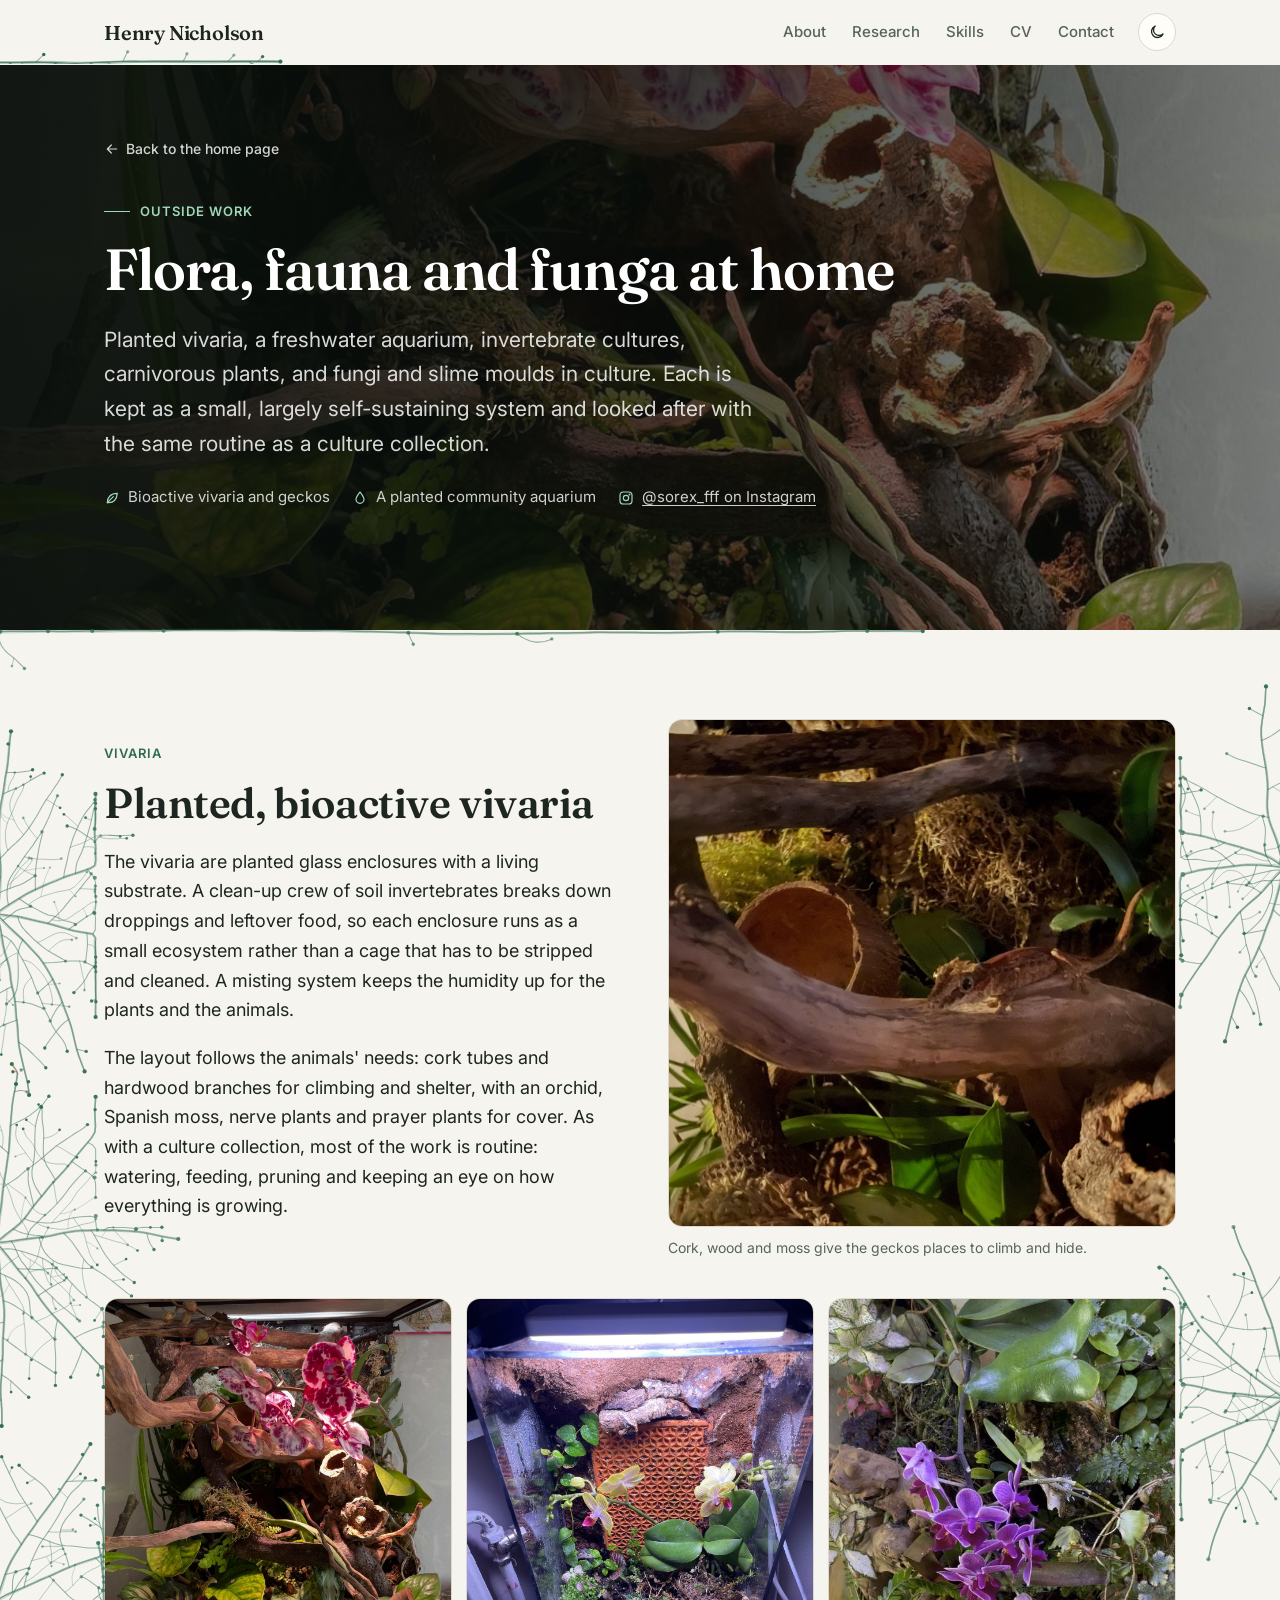
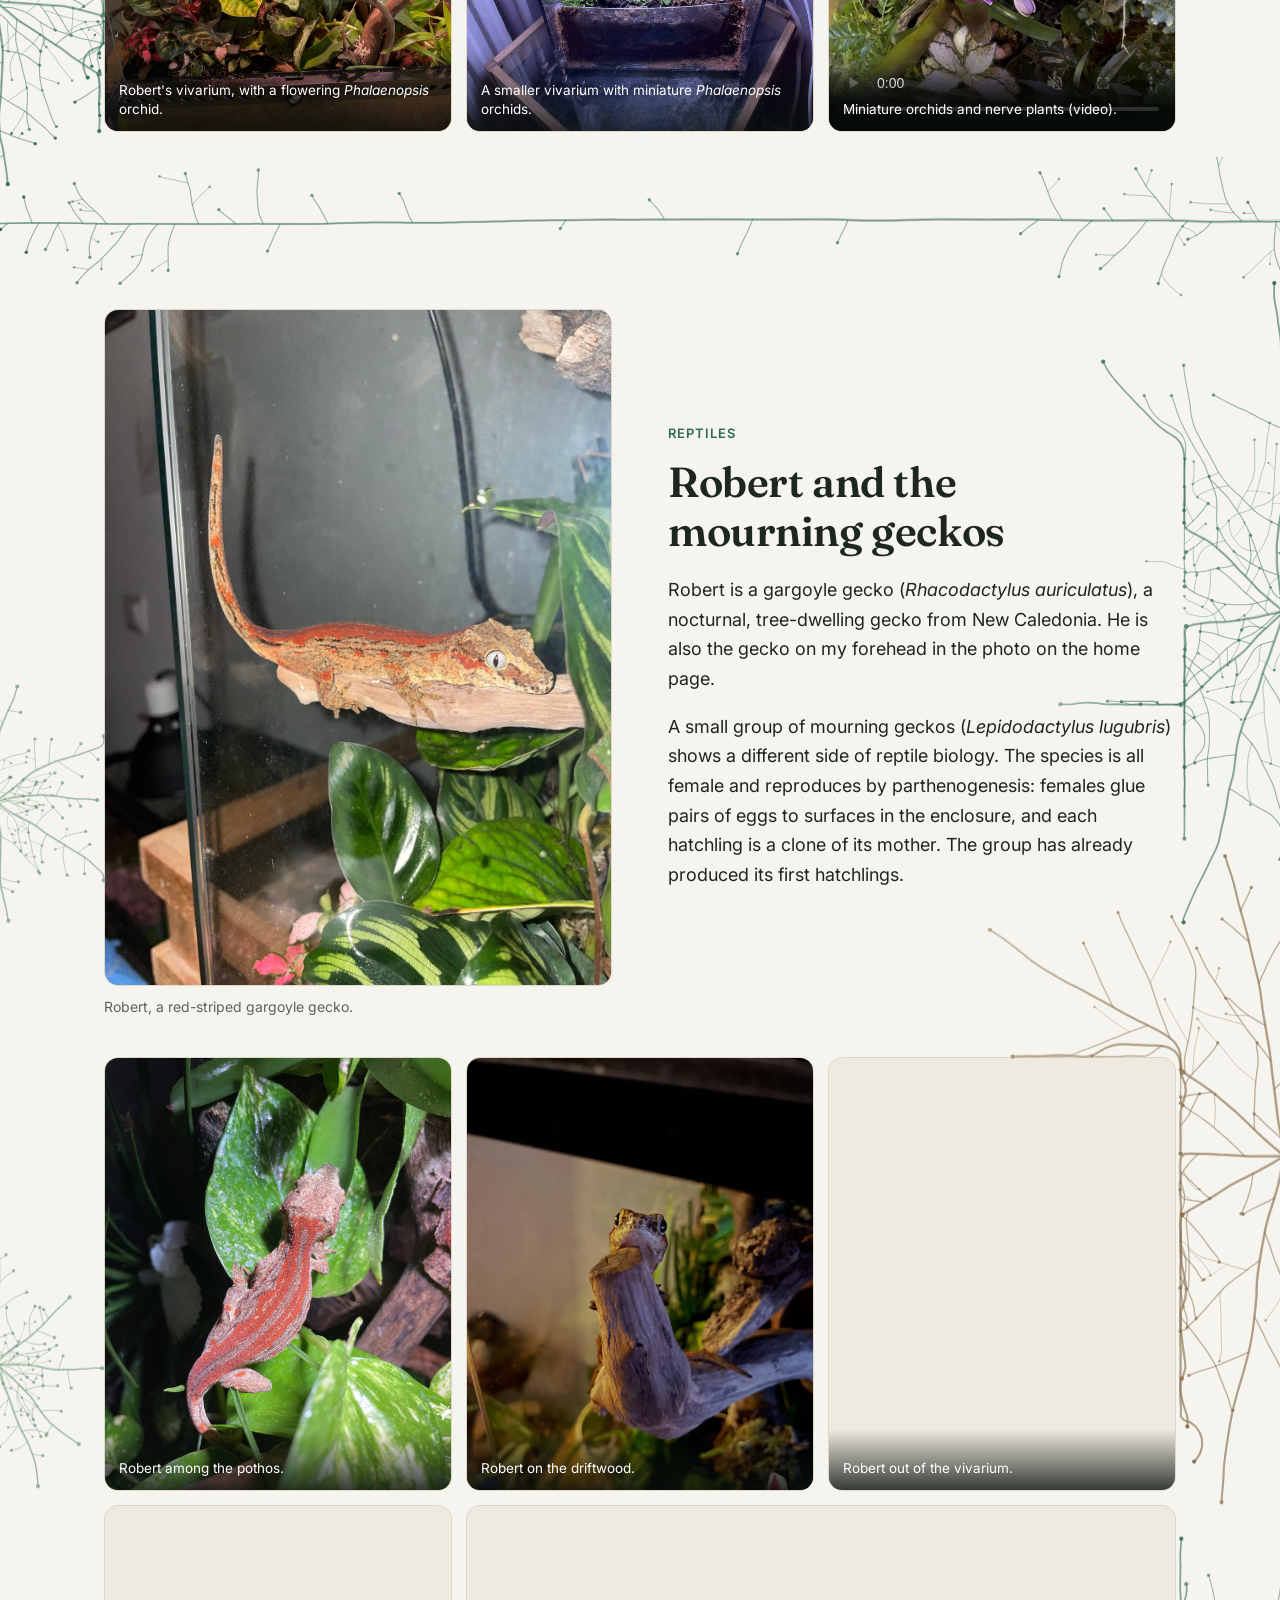
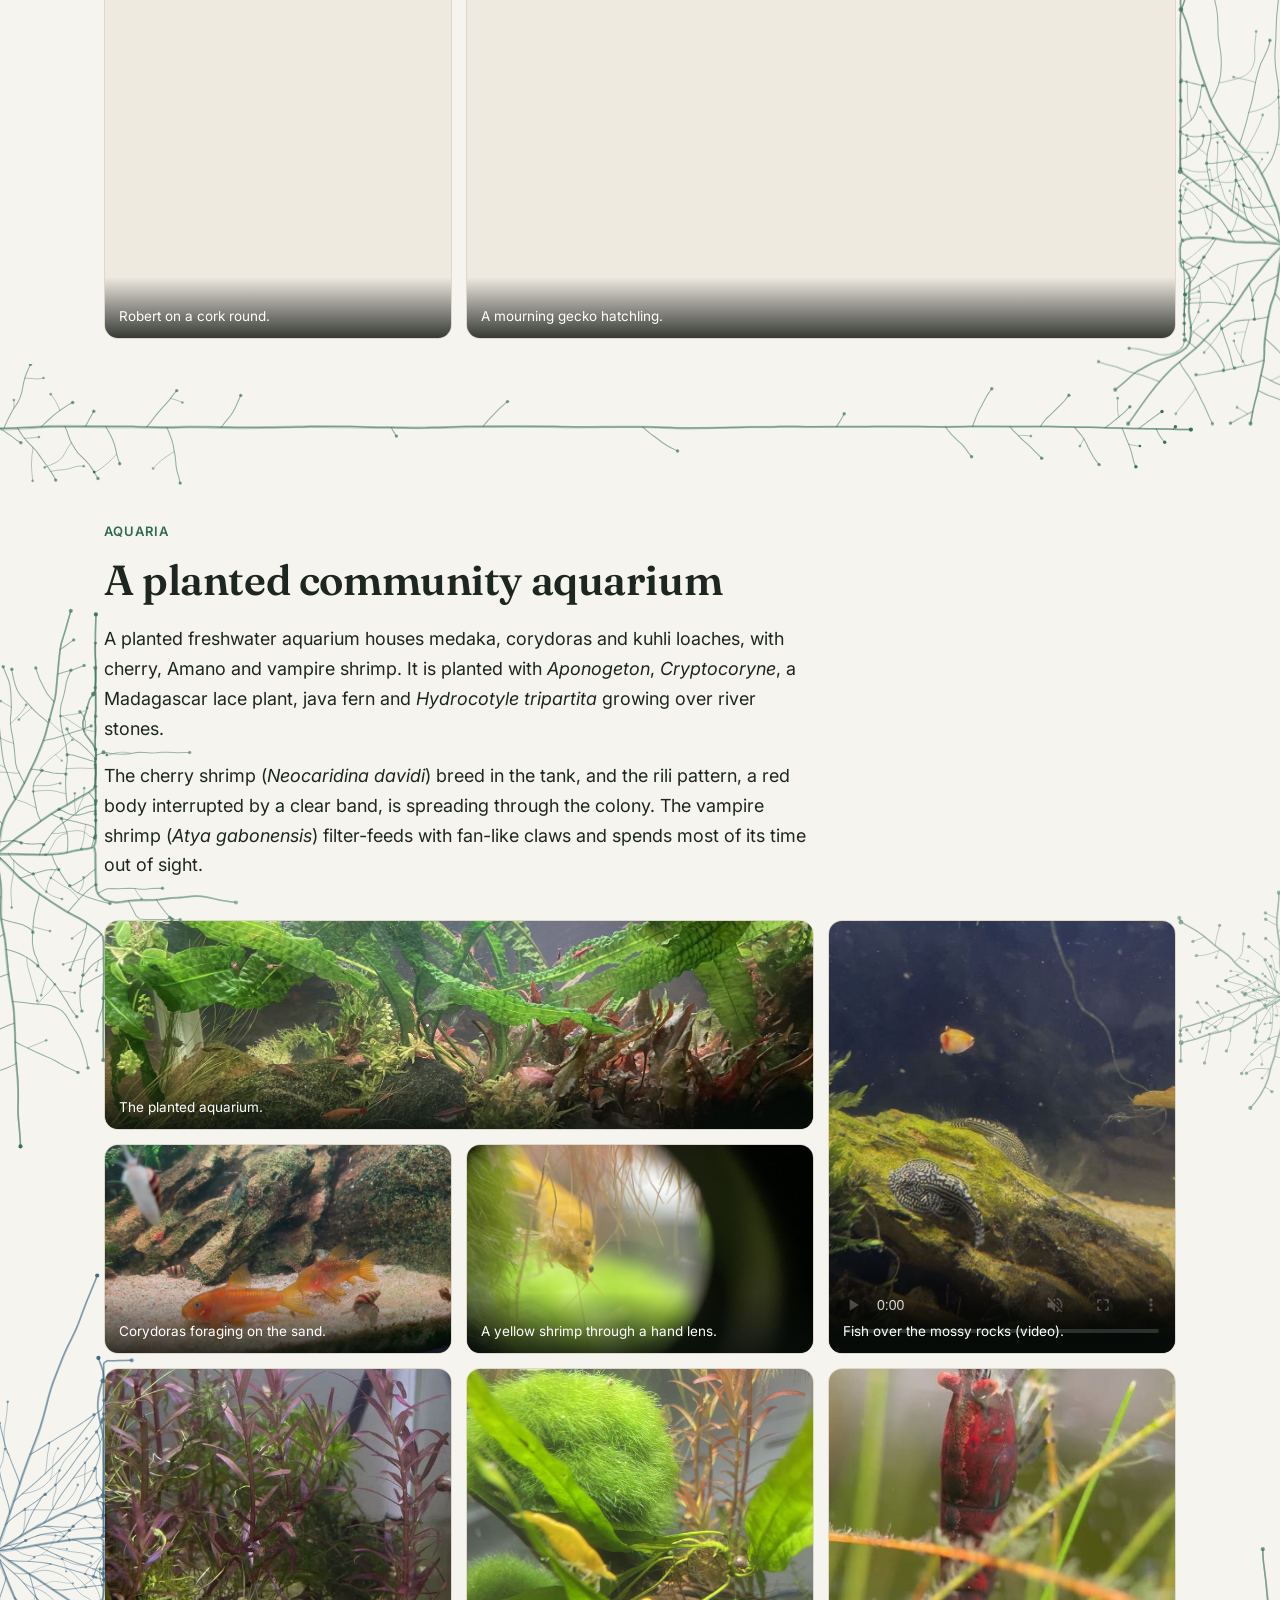
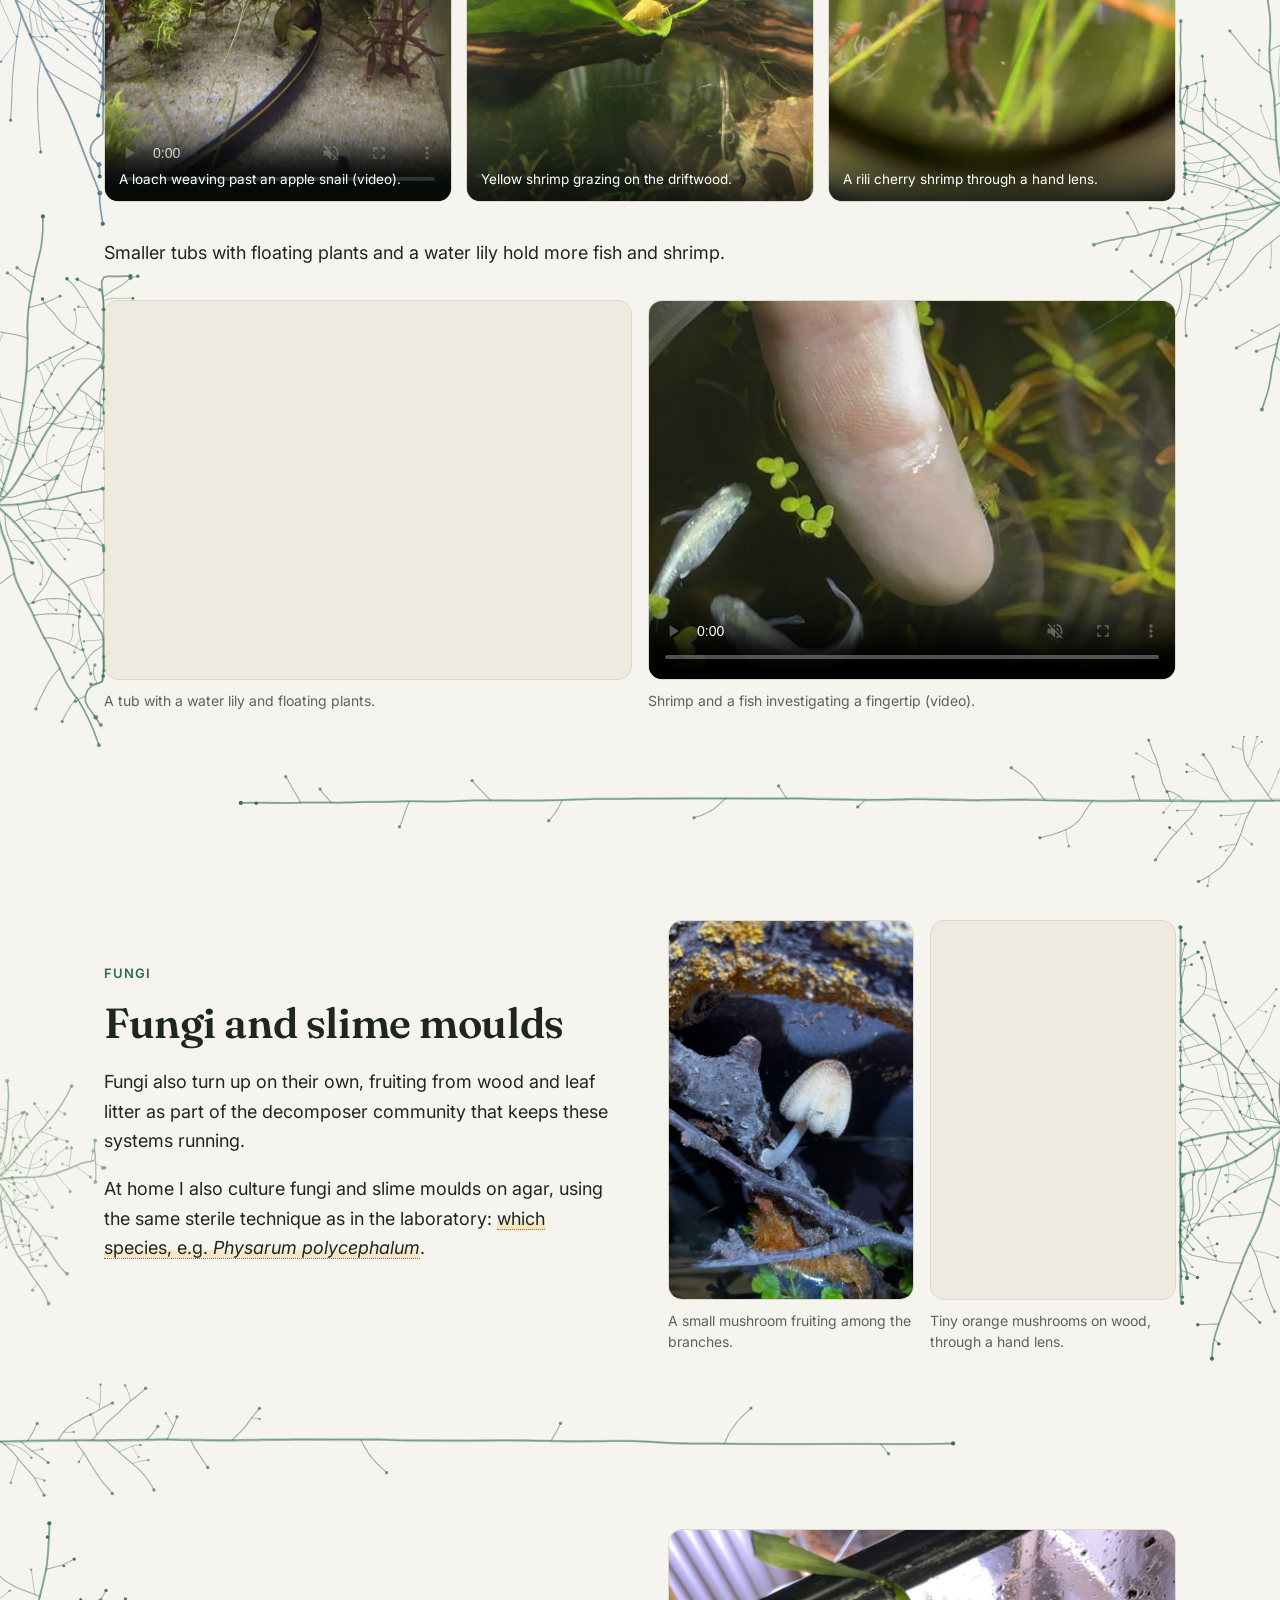
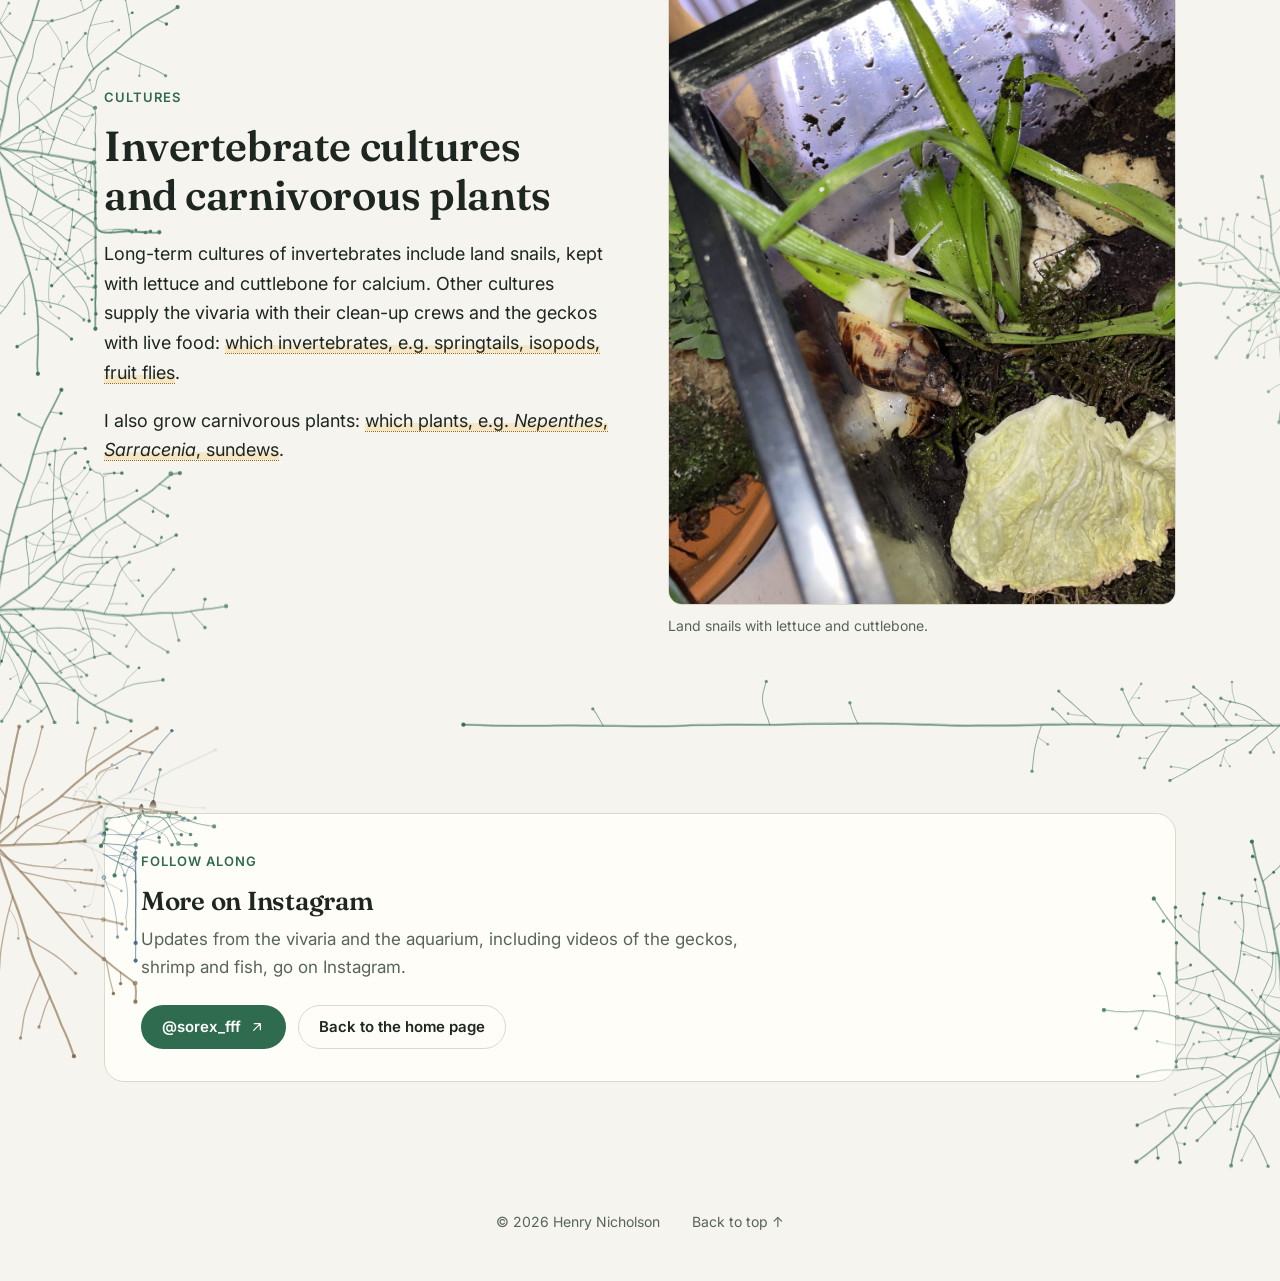
==== commit 0af165a5: "Add Bio Images photos and clips to hobbies" ====
--- a/hobbies.html
+++ b/hobbies.html
@@ -89,6 +89,22 @@
           <figcaption>Cork, wood and moss give the geckos places to climb and hide.</figcaption>
         </figure>
       </div>
+      <div class="container">
+        <div class="mosaic hobby-mosaic">
+          <figure class="tile tall reveal">
+            <img decoding="async" src="assets/hobbies/vivarium-front.jpg" alt="A tall planted vivarium with a flowering pink-spotted orchid, branches, cork and dense foliage" width="1200" height="1600" loading="lazy">
+            <figcaption>Robert's vivarium, with a flowering <i>Phalaenopsis</i> orchid.</figcaption>
+          </figure>
+          <figure class="tile tall reveal">
+            <img decoding="async" src="assets/hobbies/small-vivarium.jpg" alt="A small lit glass vivarium with a cork background, miniature white and yellow orchids and round-leaved plants" width="1200" height="1600" loading="lazy">
+            <figcaption>A smaller vivarium with miniature <i>Phalaenopsis</i> orchids.</figcaption>
+          </figure>
+          <figure class="tile tall reveal">
+            <video class="clip" muted loop playsinline preload="none" poster="assets/hobbies/vivarium-clip.jpg" width="540" height="960" aria-label="Video panning across purple miniature orchids, white-veined nerve plants and wood in a vivarium"><source src="assets/hobbies/vivarium-clip.mp4" type="video/mp4"></video>
+            <figcaption>Miniature orchids and nerve plants (video).</figcaption>
+          </figure>
+        </div>
+      </div>
     </section>
 
     <!-- ============ GECKOS ============ -->
@@ -108,8 +124,8 @@
       <div class="container">
         <div class="mosaic hobby-mosaic">
           <figure class="tile tall reveal">
-            <img decoding="async" src="assets/hobbies/vivarium-front.jpg" alt="A tall planted vivarium with a flowering pink-spotted orchid, branches, cork and dense foliage" width="1200" height="1600" loading="lazy">
-            <figcaption>Robert's vivarium, with a flowering <i>Phalaenopsis</i> orchid.</figcaption>
+            <img decoding="async" src="assets/hobbies/robert-pothos.jpg" alt="A red-striped gargoyle gecko climbing over variegated pothos leaves" width="1200" height="1600" loading="lazy">
+            <figcaption>Robert among the pothos.</figcaption>
           </figure>
           <figure class="tile tall reveal">
             <img decoding="async" src="assets/hobbies/robert-driftwood.jpg" alt="A gecko perched on top of a piece of driftwood inside a planted vivarium" width="1200" height="1600" loading="lazy">
@@ -118,6 +134,14 @@
           <figure class="tile tall reveal">
             <img decoding="async" src="assets/hobbies/robert-hand.jpg" alt="A gargoyle gecko sitting on the tip of a raised thumb" width="1200" height="1600" loading="lazy">
             <figcaption>Robert out of the vivarium.</figcaption>
+          </figure>
+          <figure class="tile tall reveal">
+            <img decoding="async" src="assets/hobbies/robert-cork.jpg" alt="A gargoyle gecko perched on a cork round on top of a glass enclosure, with bookshelves behind" width="1200" height="1600" loading="lazy">
+            <figcaption>Robert on a cork round.</figcaption>
+          </figure>
+          <figure class="tile big reveal">
+            <img decoding="async" src="assets/hobbies/mourning-hatchling.jpg" alt="A hand holding a small grey dish with a tiny gecko hatchling inside" width="1200" height="1600" loading="lazy">
+            <figcaption>A mourning gecko hatchling.</figcaption>
           </figure>
         </div>
       </div>
@@ -132,14 +156,47 @@
           <p>A planted freshwater aquarium houses medaka, corydoras and kuhli loaches, with cherry, Amano and vampire shrimp. It is planted with <i>Aponogeton</i>, <i>Cryptocoryne</i>, a Madagascar lace plant, java fern and <i>Hydrocotyle tripartita</i> growing over river stones.</p>
           <p>The cherry shrimp (<i>Neocaridina davidi</i>) breed in the tank, and the rili pattern, a red body interrupted by a clear band, is spreading through the colony. The vampire shrimp (<i>Atya gabonensis</i>) filter-feeds with fan-like claws and spends most of its time out of sight.</p>
         </div>
-        <div class="gallery duo">
-          <figure class="photo reveal">
+        <div class="mosaic hobby-mosaic">
+          <figure class="tile wide reveal">
+            <img decoding="async" src="assets/hobbies/tank-front.jpg" alt="A long planted aquarium seen from the front, with dense green and red plants over pale sand" width="1600" height="1200" loading="lazy">
+            <figcaption>The planted aquarium.</figcaption>
+          </figure>
+          <figure class="tile tall reveal">
+            <video class="clip" muted loop playsinline preload="none" poster="assets/hobbies/fish-clip.jpg" width="540" height="960" aria-label="Video of small orange fish swimming over moss-covered rocks"><source src="assets/hobbies/fish-clip.mp4" type="video/mp4"></video>
+            <figcaption>Fish over the mossy rocks (video).</figcaption>
+          </figure>
+          <figure class="tile reveal">
             <img decoding="async" src="assets/hobbies/corydoras.jpg" alt="Two orange corydoras catfish foraging on pale sand in front of mossy rocks" width="1332" height="700" loading="lazy">
             <figcaption>Corydoras foraging on the sand.</figcaption>
           </figure>
-          <figure class="photo reveal">
+          <figure class="tile reveal">
+            <img decoding="async" src="assets/hobbies/yellow-shrimp-lens.jpg" alt="A yellow shrimp on green moss, seen through a magnifying lens" width="1600" height="1200" loading="lazy">
+            <figcaption>A yellow shrimp through a hand lens.</figcaption>
+          </figure>
+          <figure class="tile tall reveal">
+            <video class="clip" muted loop playsinline preload="none" poster="assets/hobbies/loach-clip.jpg" width="540" height="960" aria-label="Video of a long, dark loach weaving across the sand past a large apple snail"><source src="assets/hobbies/loach-clip.mp4" type="video/mp4"></video>
+            <figcaption>A loach weaving past an apple snail (video).</figcaption>
+          </figure>
+          <figure class="tile tall reveal">
+            <img decoding="async" src="assets/hobbies/yellow-shrimp-wood.jpg" alt="Yellow shrimp grazing on driftwood beside a ball of moss, among red and green plants" width="1200" height="1600" loading="lazy">
+            <figcaption>Yellow shrimp grazing on the driftwood.</figcaption>
+          </figure>
+          <figure class="tile tall reveal">
             <img decoding="async" src="assets/hobbies/rili-shrimp.jpg" alt="A red and clear rili cherry shrimp seen through a magnifying lens" width="480" height="640" loading="lazy">
             <figcaption>A rili cherry shrimp through a hand lens.</figcaption>
+          </figure>
+        </div>
+        <div class="prose reveal tub-text">
+          <p>Smaller tubs with floating plants and a water lily hold more fish and shrimp.</p>
+        </div>
+        <div class="gallery pair">
+          <figure class="photo reveal">
+            <img decoding="async" src="assets/hobbies/tub-pond.jpg" alt="Looking down into a tub of water with water-lily leaves, floating plants and small silver fish" width="1200" height="1600" loading="lazy">
+            <figcaption>A tub with a water lily and floating plants.</figcaption>
+          </figure>
+          <figure class="photo reveal">
+            <video class="clip" muted loop playsinline preload="none" poster="assets/hobbies/feeding-clip.jpg" width="540" height="960" aria-label="Video of yellow shrimp and a small fish nibbling at a fingertip in a tub of floating plants"><source src="assets/hobbies/feeding-clip.mp4" type="video/mp4"></video>
+            <figcaption>Shrimp and a fish investigating a fingertip (video).</figcaption>
           </figure>
         </div>
       </div>
@@ -169,13 +226,17 @@
 
     <!-- ============ CULTURES ============ -->
     <section class="section" aria-labelledby="cultures-title">
-      <div class="container">
+      <div class="container split">
         <div class="prose reveal">
           <span class="section-label">Cultures</span>
           <h2 id="cultures-title">Invertebrate cultures and carnivorous plants</h2>
-          <p>Long-term cultures of invertebrates supply the vivaria with their clean-up crews and the geckos with live food: <span class="ph">which invertebrates, e.g. springtails, isopods, fruit flies</span>.</p>
+          <p>Long-term cultures of invertebrates include land snails, kept with lettuce and cuttlebone for calcium. Other cultures supply the vivaria with their clean-up crews and the geckos with live food: <span class="ph">which invertebrates, e.g. springtails, isopods, fruit flies</span>.</p>
           <p>I also grow carnivorous plants: <span class="ph">which plants, e.g. <i>Nepenthes</i>, <i>Sarracenia</i>, sundews</span>.</p>
         </div>
+        <figure class="photo reveal">
+          <img decoding="async" src="assets/hobbies/land-snails.jpg" alt="Inside a snail enclosure: a land snail with a brown-streaked shell beside a lettuce leaf, pieces of cuttlebone and grassy plants" width="1200" height="1600" loading="lazy">
+          <figcaption>Land snails with lettuce and cuttlebone.</figcaption>
+        </figure>
       </div>
     </section>
 
@@ -206,5 +267,21 @@
 
   <script src="js/main.js" defer></script>
   <script src="js/ferns.js" defer></script>
+  <script>
+    // The clips play, muted, while they are on screen. On touchscreens and with reduced motion they
+    // show controls and wait for a tap, and nothing is downloaded until then (preload="none").
+    (function () {
+      var clips = document.querySelectorAll('video.clip');
+      var still = window.matchMedia('(prefers-reduced-motion: reduce)').matches || window.matchMedia('(hover: none) and (pointer: coarse)').matches;
+      if (still || !('IntersectionObserver' in window)) { clips.forEach(function (v) { v.controls = true; }); return; }
+      var io = new IntersectionObserver(function (entries) {
+        entries.forEach(function (e) {
+          if (e.isIntersecting) { var p = e.target.play(); if (p && p.catch) p.catch(function () { e.target.controls = true; }); }
+          else e.target.pause();
+        });
+      }, { threshold: 0.35 });
+      clips.forEach(function (v) { io.observe(v); });
+    })();
+  </script>
 </body>
 </html>
--- a/css/style.css
+++ b/css/style.css
@@ -1081,3 +1081,25 @@
 .fern-layer .fern-edge { fill: none; stroke: var(--fv); stroke-width: .55; stroke-linecap: round; stroke-linejoin: round; opacity: .85; }
 .fern-layer .fern-scale { fill: none; stroke: var(--fs); stroke-width: .7; stroke-linecap: round; }
 @media print { .fern-layer { display: none; } }
+
+/* ---------- Hobbies page (hobbies.html) and its link in "Outside work" ---------- */
+.interests-more { margin-top: 18px; }
+.prose + .gallery { margin-top: 32px; }
+.hobby-mosaic { margin-top: 40px; }
+.project-meta a { color: inherit; text-underline-offset: 3px; }
+.gallery.duo { grid-template-columns: 1.9fr 1fr; }
+.gallery.pair { grid-template-columns: 1fr 1fr; }
+.gallery.pair .photo img { height: 380px; }
+@media (max-width: 860px) {
+  .gallery.duo .photo:first-child, .gallery.pair .photo:first-child { grid-column: auto; }
+  .gallery.pair .photo img { height: 300px; }
+}
+@media (max-width: 520px) { .hobby-mosaic .tile:nth-child(3):last-child { grid-column: 1 / -1; } }
+.tile.big { grid-column: span 2; grid-row: span 2; }
+.tile video { display: block; width: 100%; height: 100%; object-fit: cover; }
+.tile figcaption { pointer-events: none; }
+.photo video { display: block; width: 100%; height: auto; border-radius: var(--radius); border: 1px solid var(--line); background: var(--surface-2); }
+.gallery .photo video { height: 320px; object-fit: cover; }
+.gallery.pair .photo video { height: 380px; }
+.hobby-mosaic + .tub-text { margin-top: 36px; }
+@media (max-width: 860px) { .gallery .photo video { height: 240px; } .gallery.pair .photo video { height: 300px; } }
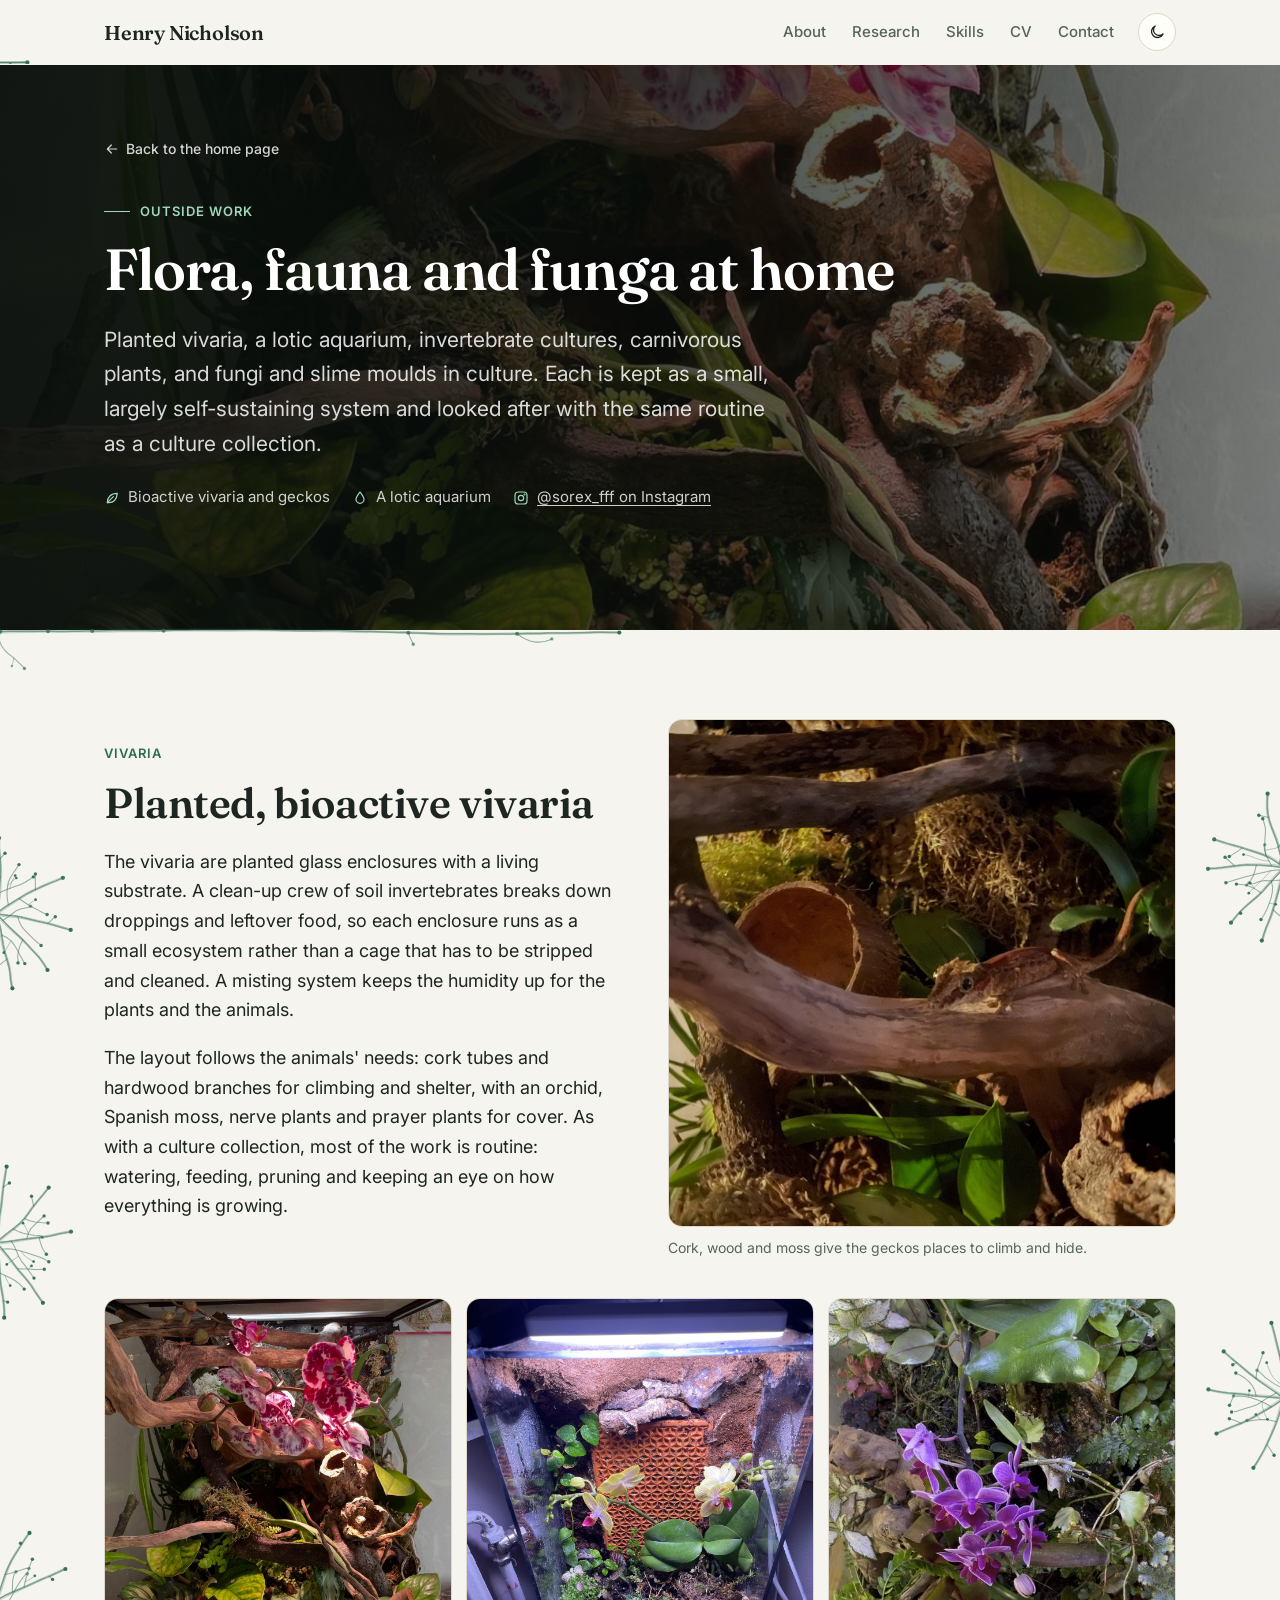
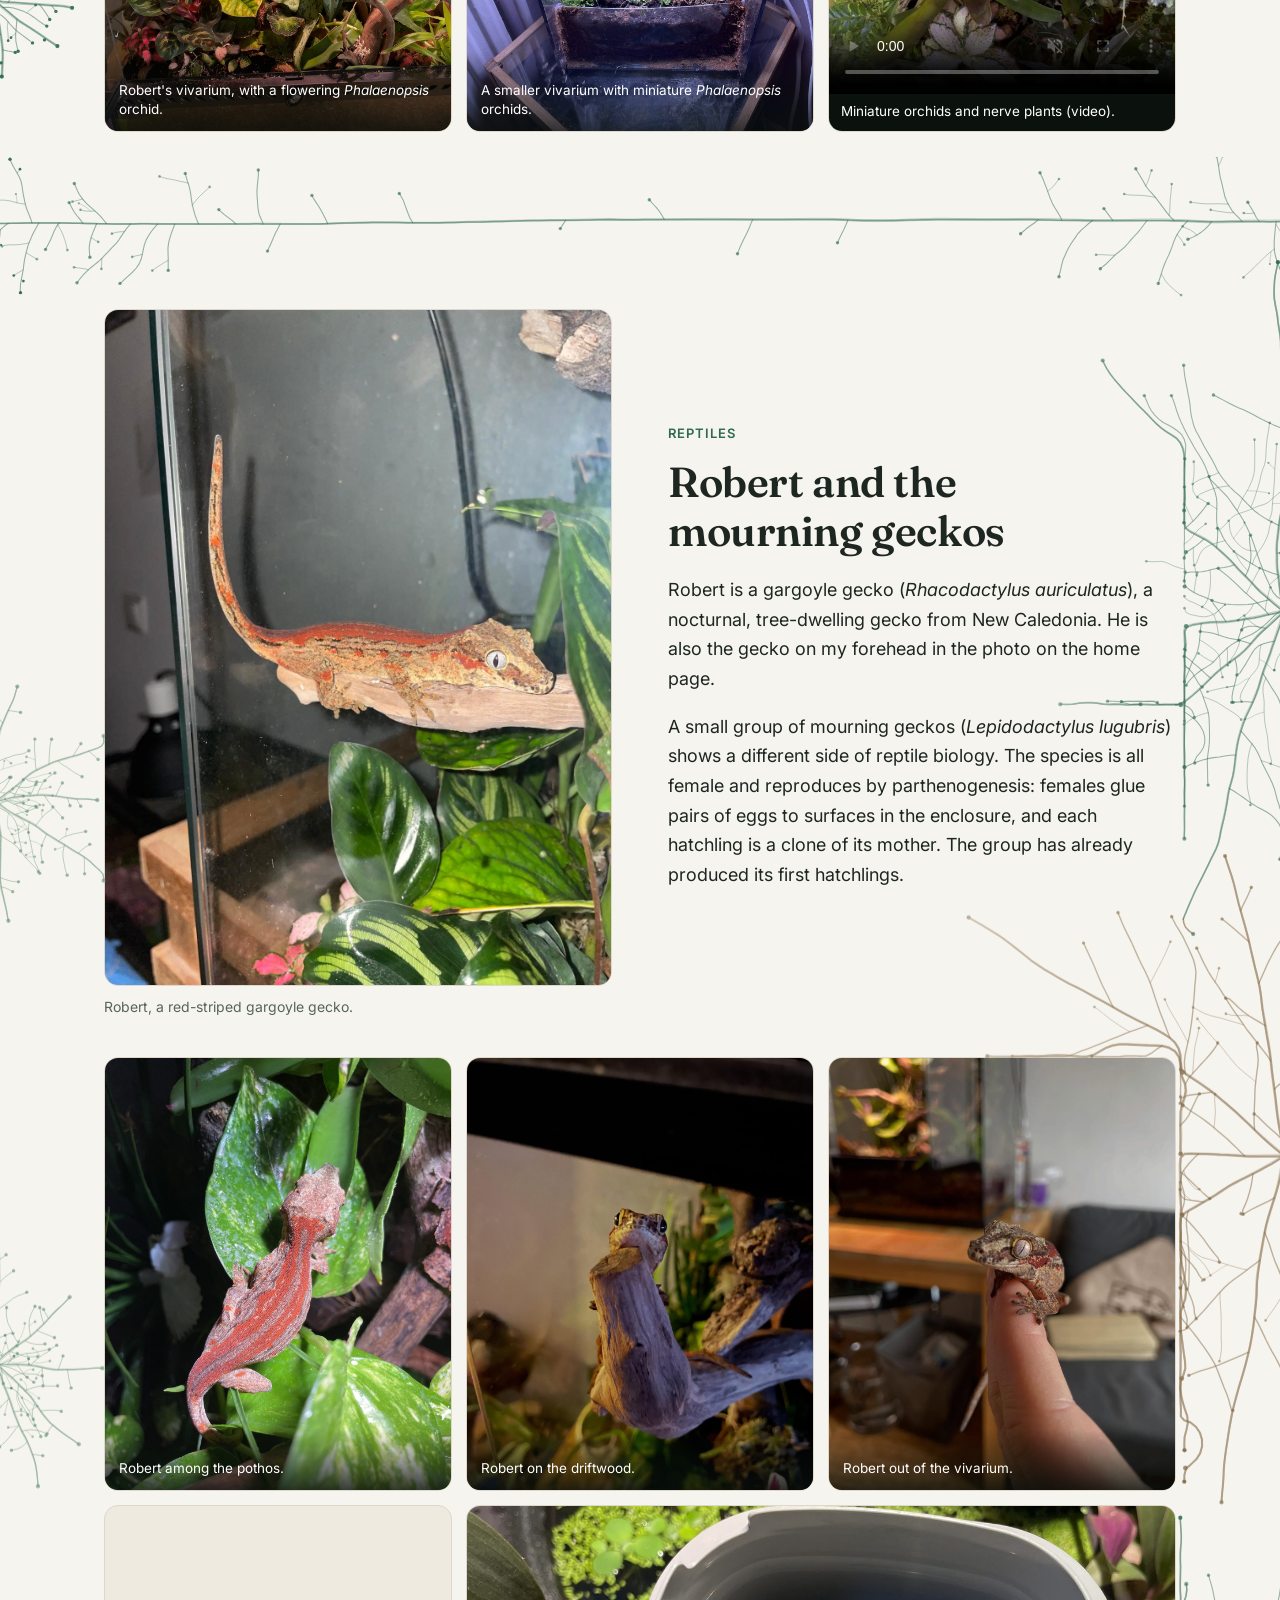
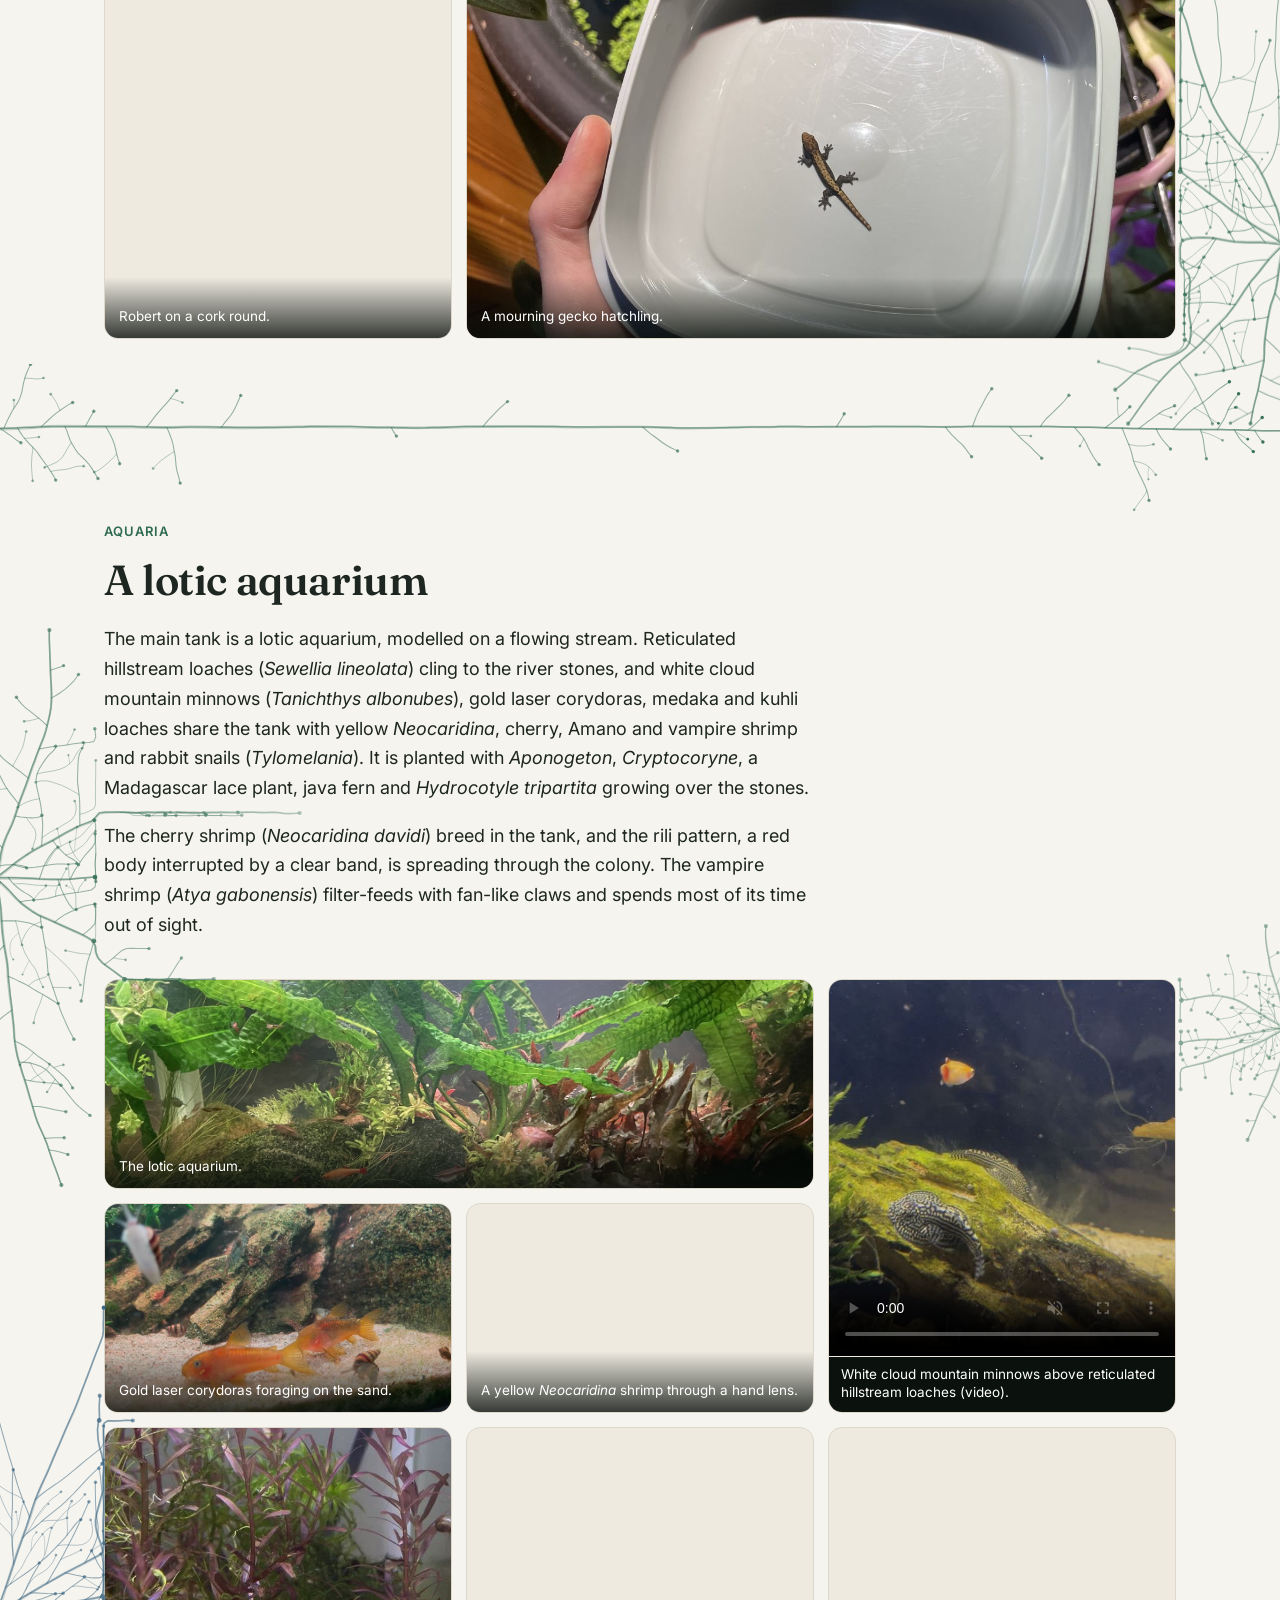
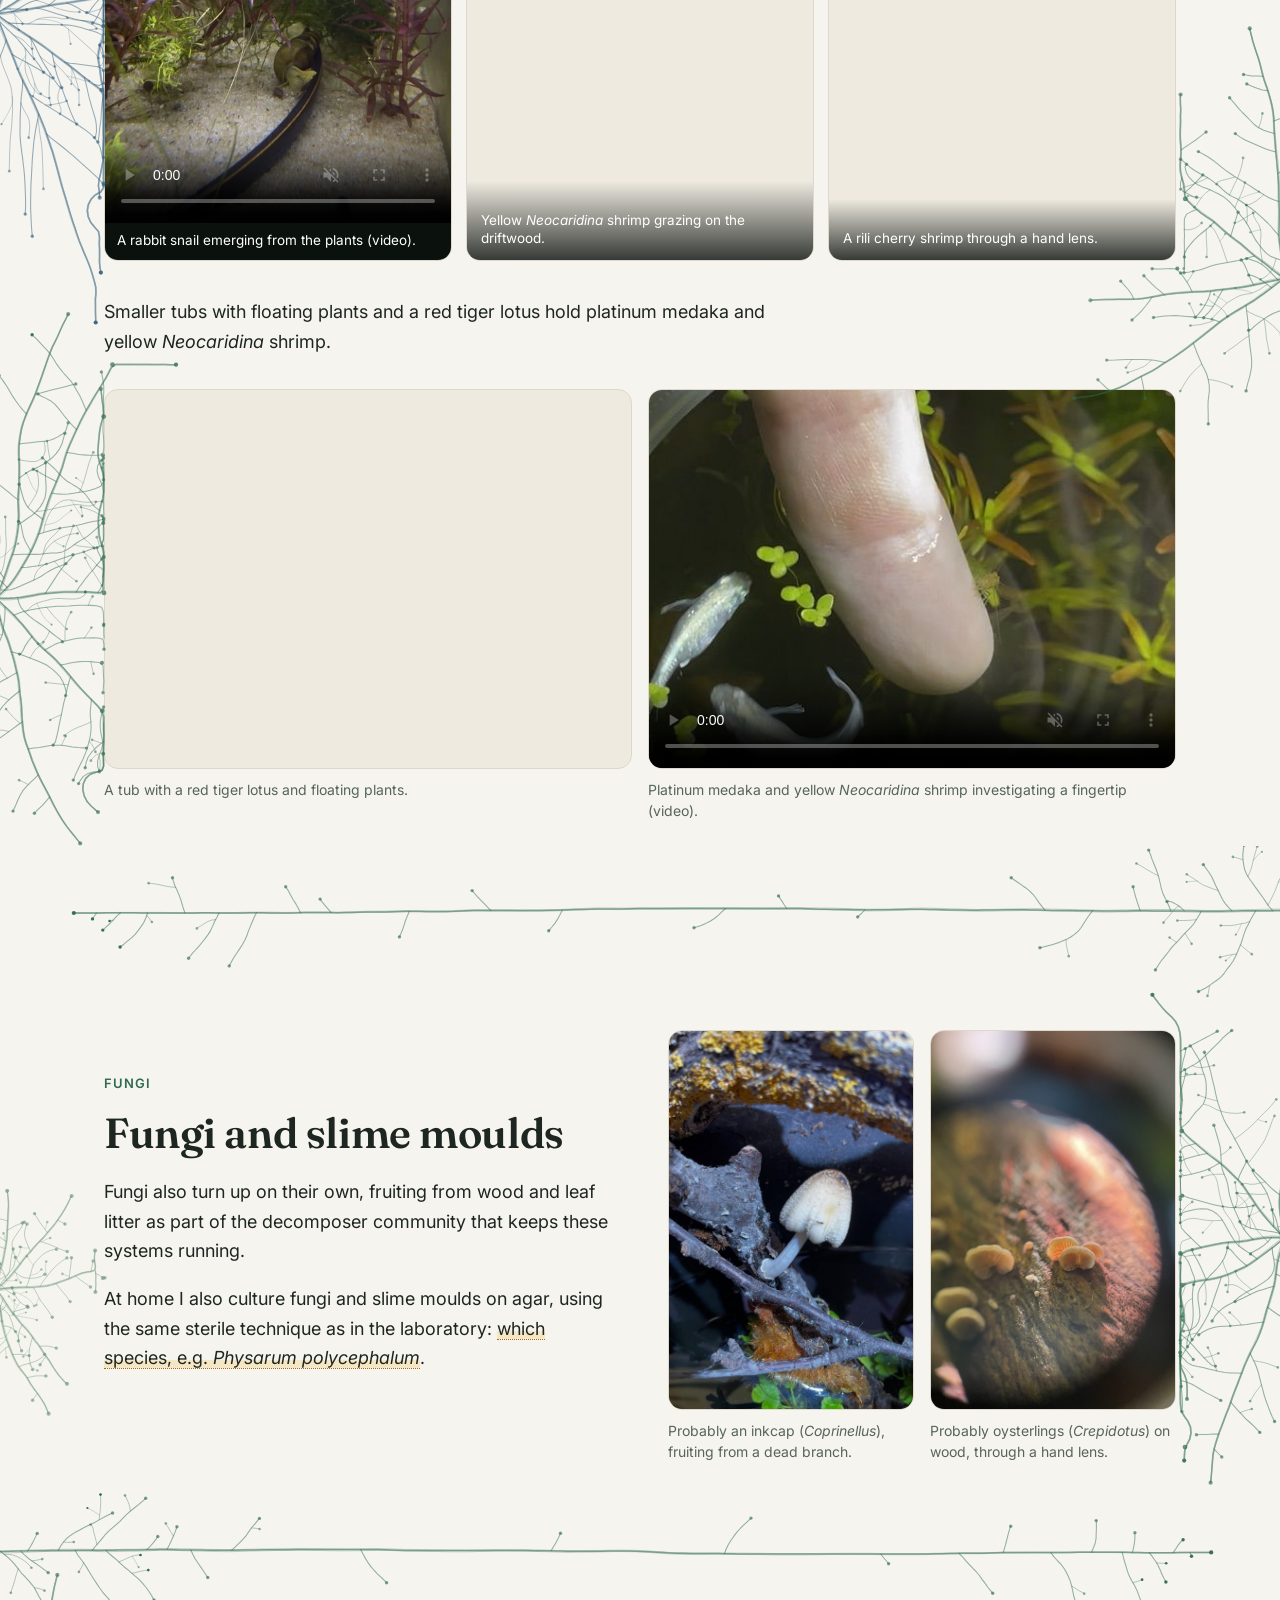
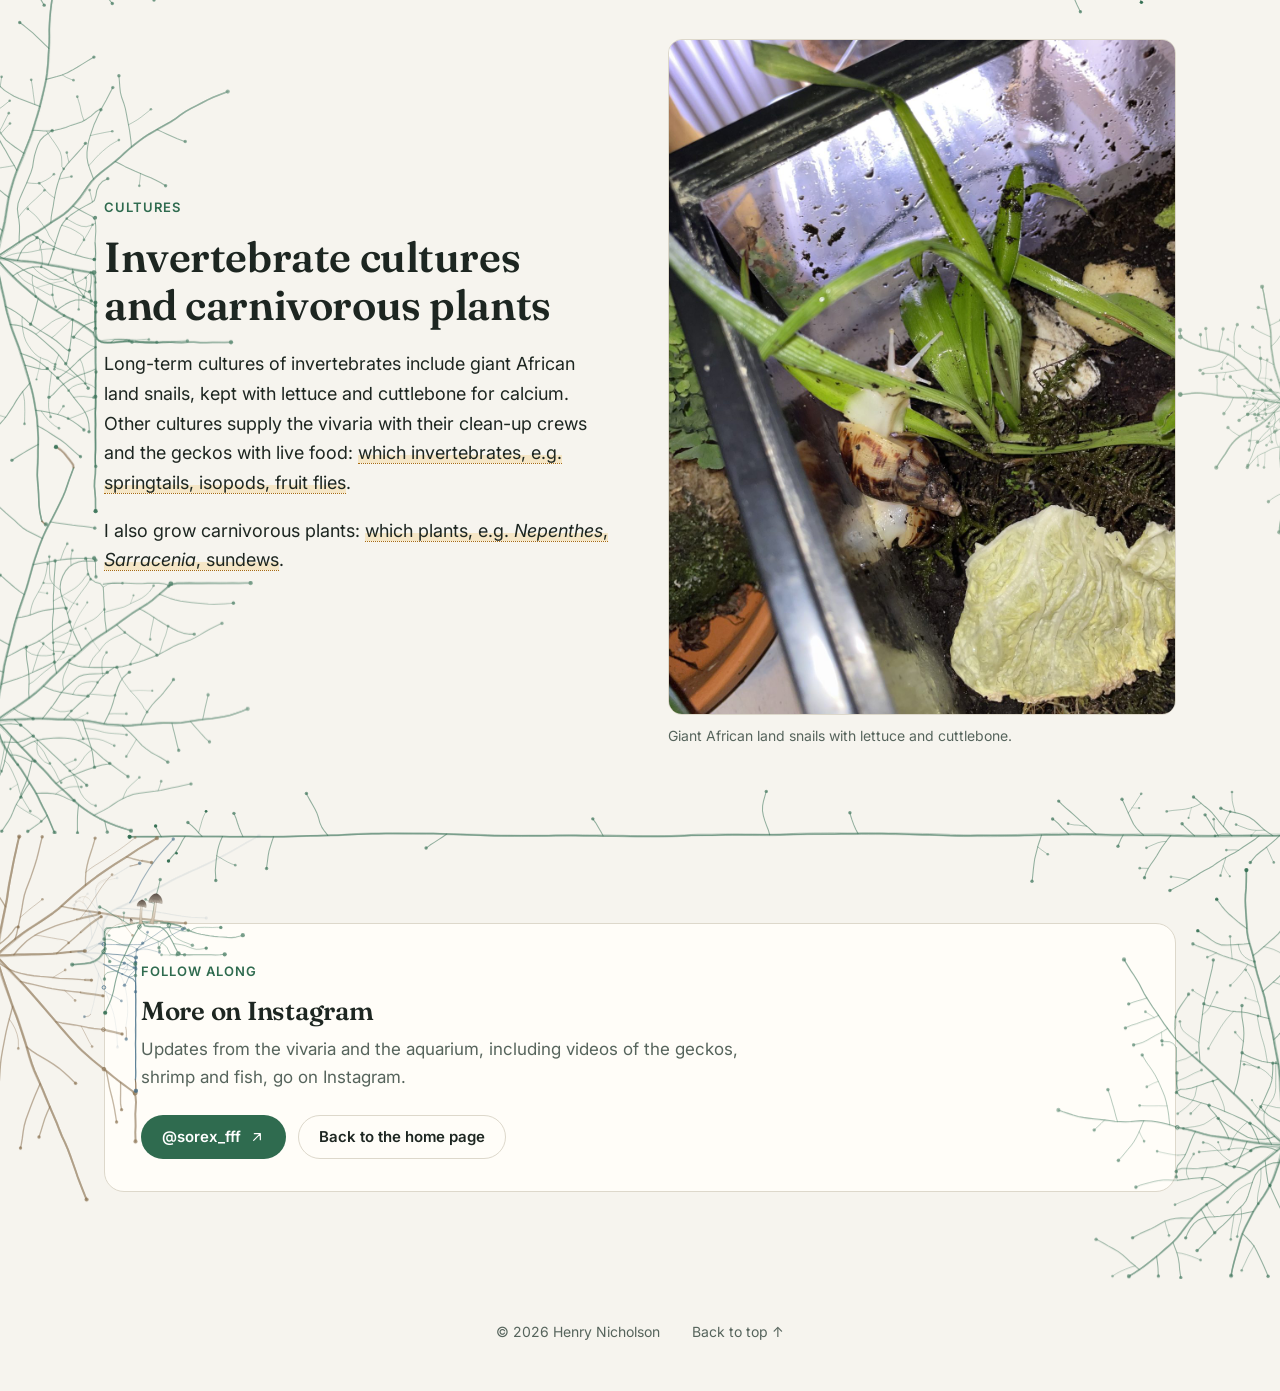
==== commit 82b934d0: "Enlarge photos on click; specific hobby names" ====
--- a/hobbies.html
+++ b/hobbies.html
@@ -4,7 +4,7 @@
   <meta charset="utf-8">
   <meta name="viewport" content="width=device-width, initial-scale=1">
   <title>Flora, Fauna and Funga at Home · Henry Nicholson</title>
-  <meta name="description" content="Outside the laboratory: planted vivaria for a gargoyle gecko and mourning geckos, a planted freshwater aquarium with breeding shrimp, and fungi and slime moulds in culture.">
+  <meta name="description" content="Outside the laboratory: planted vivaria for a gargoyle gecko and mourning geckos, a lotic aquarium with hillstream loaches and breeding shrimp, and fungi and slime moulds in culture.">
   <meta property="og:title" content="Flora, fauna and funga at home">
   <meta property="og:description" content="Vivaria, aquaria and cultures kept by Henry Nicholson outside the laboratory.">
   <meta property="og:type" content="article">
@@ -66,10 +66,10 @@
         <a class="crumb" href="index.html#interests"><svg class="icon"><use href="#i-back"/></svg>Back to the home page</a>
         <p class="eyebrow">Outside work</p>
         <h1 id="project-title">Flora, fauna and funga at home</h1>
-        <p class="lead">Planted vivaria, a freshwater aquarium, invertebrate cultures, carnivorous plants, and fungi and slime moulds in culture. Each is kept as a small, largely self-sustaining system and looked after with the same routine as a culture collection.</p>
+        <p class="lead">Planted vivaria, a lotic aquarium, invertebrate cultures, carnivorous plants, and fungi and slime moulds in culture. Each is kept as a small, largely self-sustaining system and looked after with the same routine as a culture collection.</p>
         <ul class="project-meta">
           <li><svg class="icon"><use href="#i-leaf"/></svg>Bioactive vivaria and geckos</li>
-          <li><svg class="icon"><use href="#i-drop"/></svg>A planted community aquarium</li>
+          <li><svg class="icon"><use href="#i-drop"/></svg>A lotic aquarium</li>
           <li><svg class="icon"><use href="#i-camera"/></svg><a href="https://www.instagram.com/sorex_fff/" rel="me">@sorex_fff on Instagram</a></li>
         </ul>
       </div>
@@ -152,34 +152,34 @@
       <div class="container">
         <div class="prose reveal">
           <span class="section-label">Aquaria</span>
-          <h2 id="aqua-title">A planted community aquarium</h2>
-          <p>A planted freshwater aquarium houses medaka, corydoras and kuhli loaches, with cherry, Amano and vampire shrimp. It is planted with <i>Aponogeton</i>, <i>Cryptocoryne</i>, a Madagascar lace plant, java fern and <i>Hydrocotyle tripartita</i> growing over river stones.</p>
+          <h2 id="aqua-title">A lotic aquarium</h2>
+          <p>The main tank is a lotic aquarium, modelled on a flowing stream. Reticulated hillstream loaches (<i>Sewellia lineolata</i>) cling to the river stones, and white cloud mountain minnows (<i>Tanichthys albonubes</i>), gold laser corydoras, medaka and kuhli loaches share the tank with yellow <i>Neocaridina</i>, cherry, Amano and vampire shrimp and rabbit snails (<i>Tylomelania</i>). It is planted with <i>Aponogeton</i>, <i>Cryptocoryne</i>, a Madagascar lace plant, java fern and <i>Hydrocotyle tripartita</i> growing over the stones.</p>
           <p>The cherry shrimp (<i>Neocaridina davidi</i>) breed in the tank, and the rili pattern, a red body interrupted by a clear band, is spreading through the colony. The vampire shrimp (<i>Atya gabonensis</i>) filter-feeds with fan-like claws and spends most of its time out of sight.</p>
         </div>
         <div class="mosaic hobby-mosaic">
           <figure class="tile wide reveal">
-            <img decoding="async" src="assets/hobbies/tank-front.jpg" alt="A long planted aquarium seen from the front, with dense green and red plants over pale sand" width="1600" height="1200" loading="lazy">
-            <figcaption>The planted aquarium.</figcaption>
-          </figure>
-          <figure class="tile tall reveal">
-            <video class="clip" muted loop playsinline preload="none" poster="assets/hobbies/fish-clip.jpg" width="540" height="960" aria-label="Video of small orange fish swimming over moss-covered rocks"><source src="assets/hobbies/fish-clip.mp4" type="video/mp4"></video>
-            <figcaption>Fish over the mossy rocks (video).</figcaption>
+            <img decoding="async" src="assets/hobbies/tank-front.jpg" alt="The lotic aquarium seen from the front, with long crinkled leaves, red plants and moss-covered stones over pale sand" width="1600" height="1200" loading="lazy">
+            <figcaption>The lotic aquarium.</figcaption>
+          </figure>
+          <figure class="tile tall reveal">
+            <video class="clip" muted loop playsinline preload="none" poster="assets/hobbies/fish-clip.jpg" width="540" height="960" aria-label="Video of white cloud mountain minnows swimming above two reticulated hillstream loaches clinging to a moss-covered stone"><source src="assets/hobbies/fish-clip.mp4" type="video/mp4"></video>
+            <figcaption>White cloud mountain minnows above reticulated hillstream loaches (video).</figcaption>
           </figure>
           <figure class="tile reveal">
-            <img decoding="async" src="assets/hobbies/corydoras.jpg" alt="Two orange corydoras catfish foraging on pale sand in front of mossy rocks" width="1332" height="700" loading="lazy">
-            <figcaption>Corydoras foraging on the sand.</figcaption>
+            <img decoding="async" src="assets/hobbies/corydoras.jpg" alt="Two gold laser corydoras foraging on pale sand in front of mossy rocks, with small striped snails nearby" width="1332" height="700" loading="lazy">
+            <figcaption>Gold laser corydoras foraging on the sand.</figcaption>
           </figure>
           <figure class="tile reveal">
-            <img decoding="async" src="assets/hobbies/yellow-shrimp-lens.jpg" alt="A yellow shrimp on green moss, seen through a magnifying lens" width="1600" height="1200" loading="lazy">
-            <figcaption>A yellow shrimp through a hand lens.</figcaption>
-          </figure>
-          <figure class="tile tall reveal">
-            <video class="clip" muted loop playsinline preload="none" poster="assets/hobbies/loach-clip.jpg" width="540" height="960" aria-label="Video of a long, dark loach weaving across the sand past a large apple snail"><source src="assets/hobbies/loach-clip.mp4" type="video/mp4"></video>
-            <figcaption>A loach weaving past an apple snail (video).</figcaption>
-          </figure>
-          <figure class="tile tall reveal">
-            <img decoding="async" src="assets/hobbies/yellow-shrimp-wood.jpg" alt="Yellow shrimp grazing on driftwood beside a ball of moss, among red and green plants" width="1200" height="1600" loading="lazy">
-            <figcaption>Yellow shrimp grazing on the driftwood.</figcaption>
+            <img decoding="async" src="assets/hobbies/yellow-shrimp-lens.jpg" alt="A yellow Neocaridina shrimp on green moss, seen through a magnifying lens" width="1600" height="1200" loading="lazy">
+            <figcaption>A yellow <i>Neocaridina</i> shrimp through a hand lens.</figcaption>
+          </figure>
+          <figure class="tile tall reveal">
+            <video class="clip" muted loop playsinline preload="none" poster="assets/hobbies/loach-clip.jpg" width="540" height="960" aria-label="Video of a rabbit snail, with a yellow body and a brown shell, crawling out from under red and green plants beside a dark ceramic plate on the sand"><source src="assets/hobbies/loach-clip.mp4" type="video/mp4"></video>
+            <figcaption>A rabbit snail emerging from the plants (video).</figcaption>
+          </figure>
+          <figure class="tile tall reveal">
+            <img decoding="async" src="assets/hobbies/yellow-shrimp-wood.jpg" alt="Yellow Neocaridina shrimp grazing on driftwood beside a ball of moss, among red and green plants" width="1200" height="1600" loading="lazy">
+            <figcaption>Yellow <i>Neocaridina</i> shrimp grazing on the driftwood.</figcaption>
           </figure>
           <figure class="tile tall reveal">
             <img decoding="async" src="assets/hobbies/rili-shrimp.jpg" alt="A red and clear rili cherry shrimp seen through a magnifying lens" width="480" height="640" loading="lazy">
@@ -187,16 +187,16 @@
           </figure>
         </div>
         <div class="prose reveal tub-text">
-          <p>Smaller tubs with floating plants and a water lily hold more fish and shrimp.</p>
+          <p>Smaller tubs with floating plants and a red tiger lotus hold platinum medaka and yellow <i>Neocaridina</i> shrimp.</p>
         </div>
         <div class="gallery pair">
           <figure class="photo reveal">
-            <img decoding="async" src="assets/hobbies/tub-pond.jpg" alt="Looking down into a tub of water with water-lily leaves, floating plants and small silver fish" width="1200" height="1600" loading="lazy">
-            <figcaption>A tub with a water lily and floating plants.</figcaption>
-          </figure>
-          <figure class="photo reveal">
-            <video class="clip" muted loop playsinline preload="none" poster="assets/hobbies/feeding-clip.jpg" width="540" height="960" aria-label="Video of yellow shrimp and a small fish nibbling at a fingertip in a tub of floating plants"><source src="assets/hobbies/feeding-clip.mp4" type="video/mp4"></video>
-            <figcaption>Shrimp and a fish investigating a fingertip (video).</figcaption>
+            <img decoding="async" src="assets/hobbies/tub-pond.jpg" alt="Looking down into a tub of water with the mottled red leaves of a red tiger lotus, floating plants and small silver platinum medaka" width="1200" height="1600" loading="lazy">
+            <figcaption>A tub with a red tiger lotus and floating plants.</figcaption>
+          </figure>
+          <figure class="photo reveal">
+            <video class="clip" muted loop playsinline preload="none" poster="assets/hobbies/feeding-clip.jpg" width="540" height="960" aria-label="Video of yellow Neocaridina shrimp and a platinum medaka nibbling at a fingertip in a tub of floating plants"><source src="assets/hobbies/feeding-clip.mp4" type="video/mp4"></video>
+            <figcaption>Platinum medaka and yellow <i>Neocaridina</i> shrimp investigating a fingertip (video).</figcaption>
           </figure>
         </div>
       </div>
@@ -213,12 +213,12 @@
         </div>
         <div class="gallery pair">
           <figure class="photo reveal">
-            <img decoding="async" src="assets/hobbies/white-mushroom.jpg" alt="A small white mushroom with a conical cap growing among lichen-covered branches" width="1200" height="1600" loading="lazy">
-            <figcaption>A small mushroom fruiting among the branches.</figcaption>
-          </figure>
-          <figure class="photo reveal">
-            <img decoding="async" src="assets/hobbies/orange-mushrooms.jpg" alt="Tiny orange mushrooms on a piece of wood, seen through a magnifying lens" width="1200" height="1600" loading="lazy">
-            <figcaption>Tiny orange mushrooms on wood, through a hand lens.</figcaption>
+            <img decoding="async" src="assets/hobbies/white-mushroom.jpg" alt="A small inkcap with a bell-shaped, grooved cream cap dusted with white granules, growing from a dead branch below lichen-covered wood" width="1200" height="1600" loading="lazy">
+            <figcaption>Probably an inkcap (<i>Coprinellus</i>), fruiting from a dead branch.</figcaption>
+          </figure>
+          <figure class="photo reveal">
+            <img decoding="async" src="assets/hobbies/orange-mushrooms.jpg" alt="Tiny shell-shaped mushrooms with pale caps and peach-coloured gills, attached by one side to a piece of wood, seen through a magnifying lens" width="1200" height="1600" loading="lazy">
+            <figcaption>Probably oysterlings (<i>Crepidotus</i>) on wood, through a hand lens.</figcaption>
           </figure>
         </div>
       </div>
@@ -230,12 +230,12 @@
         <div class="prose reveal">
           <span class="section-label">Cultures</span>
           <h2 id="cultures-title">Invertebrate cultures and carnivorous plants</h2>
-          <p>Long-term cultures of invertebrates include land snails, kept with lettuce and cuttlebone for calcium. Other cultures supply the vivaria with their clean-up crews and the geckos with live food: <span class="ph">which invertebrates, e.g. springtails, isopods, fruit flies</span>.</p>
+          <p>Long-term cultures of invertebrates include giant African land snails, kept with lettuce and cuttlebone for calcium. Other cultures supply the vivaria with their clean-up crews and the geckos with live food: <span class="ph">which invertebrates, e.g. springtails, isopods, fruit flies</span>.</p>
           <p>I also grow carnivorous plants: <span class="ph">which plants, e.g. <i>Nepenthes</i>, <i>Sarracenia</i>, sundews</span>.</p>
         </div>
         <figure class="photo reveal">
-          <img decoding="async" src="assets/hobbies/land-snails.jpg" alt="Inside a snail enclosure: a land snail with a brown-streaked shell beside a lettuce leaf, pieces of cuttlebone and grassy plants" width="1200" height="1600" loading="lazy">
-          <figcaption>Land snails with lettuce and cuttlebone.</figcaption>
+          <img decoding="async" src="assets/hobbies/land-snails.jpg" alt="Inside a snail enclosure: a giant African land snail with a brown-streaked shell beside a lettuce leaf, pieces of cuttlebone and grassy plants" width="1200" height="1600" loading="lazy">
+          <figcaption>Giant African land snails with lettuce and cuttlebone.</figcaption>
         </figure>
       </div>
     </section>
@@ -267,6 +267,7 @@
 
   <script src="js/main.js" defer></script>
   <script src="js/ferns.js" defer></script>
+  <script src="js/lightbox.js" defer></script>
   <script>
     // The clips play, muted, while they are on screen. On touchscreens and with reduced motion they
     // show controls and wait for a tap, and nothing is downloaded until then (preload="none").
--- a/css/style.css
+++ b/css/style.css
@@ -1102,4 +1102,80 @@
 .gallery .photo video { height: 320px; object-fit: cover; }
 .gallery.pair .photo video { height: 380px; }
 .hobby-mosaic + .tub-text { margin-top: 36px; }
+/* Clips that show their own playback controls (touchscreens, reduced motion): the caption becomes a strip
+   under the video, so the controls never sit on top of the text. */
+.tile:has(video[controls]) { display: flex; flex-direction: column; }
+.tile:has(video[controls]) video { flex: 1 1 0; min-height: 0; height: auto; }
+.tile:has(video[controls]) figcaption { position: static; padding: 8px 12px 10px; background: #0b120e; }
 @media (max-width: 860px) { .gallery .photo video { height: 240px; } .gallery.pair .photo video { height: 300px; } }
+
+/* ---------- Photo viewer (js/lightbox.js): click or tap any photo to see it larger ---------- */
+img.zoomable { cursor: zoom-in; }
+img.zoomable:focus-visible { outline-offset: -3px; }
+html.lb-lock { overflow: hidden; scrollbar-gutter: stable; }
+.lightbox {
+  position: fixed; inset: 0; width: 100%; height: 100%; max-width: none; max-height: none;
+  margin: 0; padding: 0; border: 0; overflow: hidden;
+  background: rgba(8, 12, 10, .94); color: #fff;
+  opacity: 0; transition: opacity .2s ease;
+  overscroll-behavior: contain; -webkit-tap-highlight-color: transparent;
+}
+.lightbox[open] { display: flex; align-items: center; justify-content: center; }
+.lightbox.is-open { opacity: 1; }
+.lightbox::backdrop { background: transparent; }
+.lightbox [hidden] { display: none; }
+/* Room kept clear for the close button (top), the photo count (bottom) and the arrows (sides);
+   --lb-cap is the caption's height, set by the script. */
+.lb-figure {
+  --lb-top: 64px; --lb-bottom: 52px; --lb-side: 80px;
+  margin: 0; display: flex; flex-direction: column; align-items: center; gap: 14px;
+  transform: scale(.97); transition: transform .3s cubic-bezier(.2, .7, .2, 1);
+}
+.lightbox.is-open .lb-figure { transform: none; }
+.lb-img {
+  display: block; width: auto; height: auto;
+  max-width: calc(100vw - 2 * var(--lb-side));
+  max-height: calc(100vh - var(--lb-top) - var(--lb-bottom) - var(--lb-cap, 0px));
+  max-height: calc(100dvh - var(--lb-top) - var(--lb-bottom) - var(--lb-cap, 0px));
+  border-radius: 10px; box-shadow: 0 24px 70px rgba(0, 0, 0, .55);
+  opacity: 0; transition: opacity .2s ease;
+}
+.lb-img.is-ready { opacity: 1; }
+.lb-img.lb-plot { background: #fff; padding: 12px; }
+.lb-caption {
+  max-width: min(62ch, calc(100vw - 48px)); margin: 0;
+  text-align: center; font-size: 15px; line-height: 1.5; color: rgba(255, 255, 255, .86);
+}
+.lb-caption a { color: #9fd8b8; }
+.lb-count {
+  position: absolute; left: 0; right: 0; bottom: 16px; margin: 0; pointer-events: none;
+  text-align: center; font-size: 13px; letter-spacing: .06em; color: rgba(255, 255, 255, .6);
+  font-variant-numeric: tabular-nums;
+}
+.lb-btn {
+  position: absolute; display: grid; place-items: center; width: 46px; height: 46px; padding: 0;
+  border: 0; border-radius: 50%; background: rgba(255, 255, 255, .1); color: #fff; cursor: pointer;
+  transition: background-color .15s ease;
+}
+.lb-btn:hover { background: rgba(255, 255, 255, .2); }
+.lb-btn:focus-visible { outline: 2px solid #9fd8b8; outline-offset: 3px; border-radius: 50%; }
+.lb-btn svg { width: 22px; height: 22px; fill: none; stroke: currentColor; stroke-width: 2; stroke-linecap: round; stroke-linejoin: round; }
+.lb-close { top: 14px; right: 14px; }
+.lb-prev, .lb-next { top: 50%; margin-top: -23px; }
+.lb-prev { left: 16px; }
+.lb-next { right: 16px; }
+@media (max-width: 700px) {
+  /* Phones: arrows move to the bottom corners, beside the count, and the photo can use the full width. */
+  .lb-figure { --lb-bottom: 76px; --lb-side: 12px; }
+  .lb-img { border-radius: 8px; }
+  .lb-caption { font-size: 14px; max-width: calc(100vw - 32px); }
+  .lb-close { top: 10px; right: 10px; }
+  .lb-prev, .lb-next { top: auto; bottom: 12px; margin-top: 0; }
+  .lb-prev { left: 12px; }
+  .lb-next { right: 12px; }
+  .lb-count { bottom: 26px; }
+}
+@media (prefers-reduced-motion: reduce) {
+  .lightbox, .lb-figure, .lb-img { transition: none; }
+  .lb-figure { transform: none; }
+}
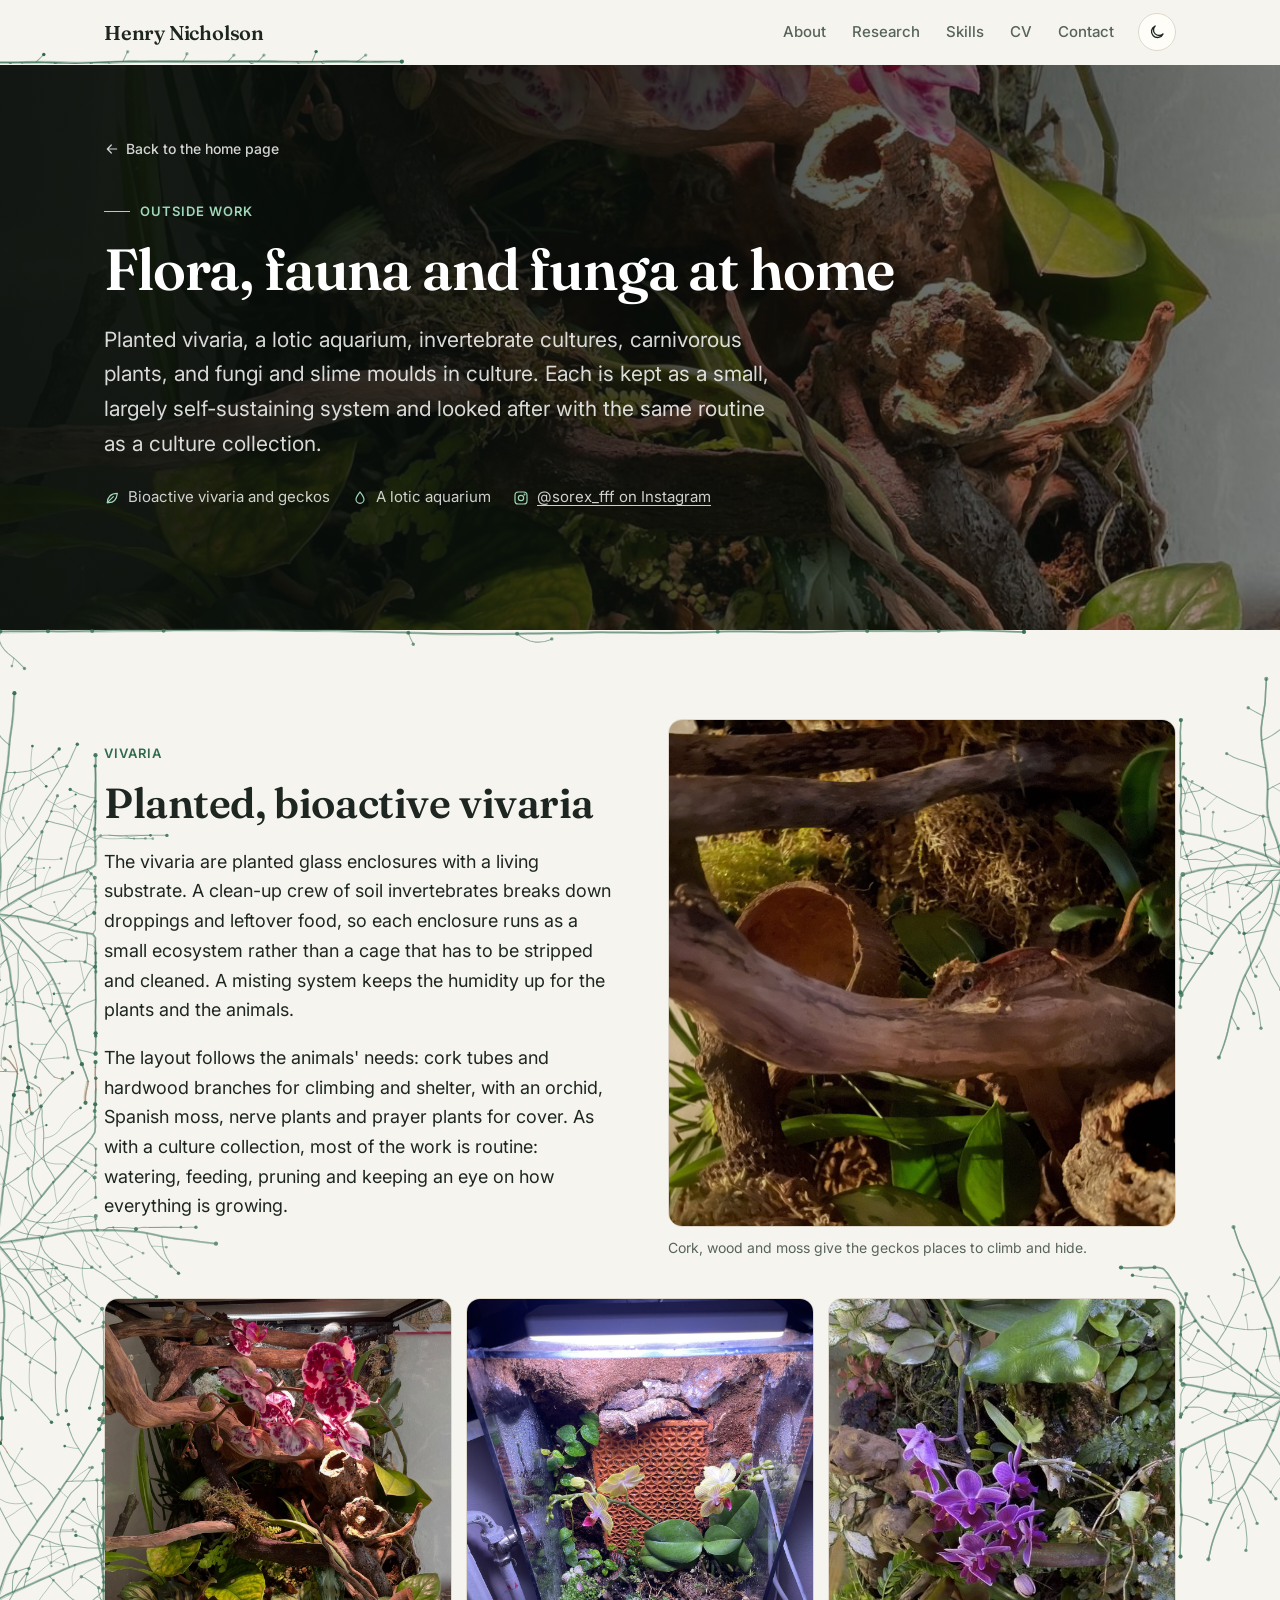
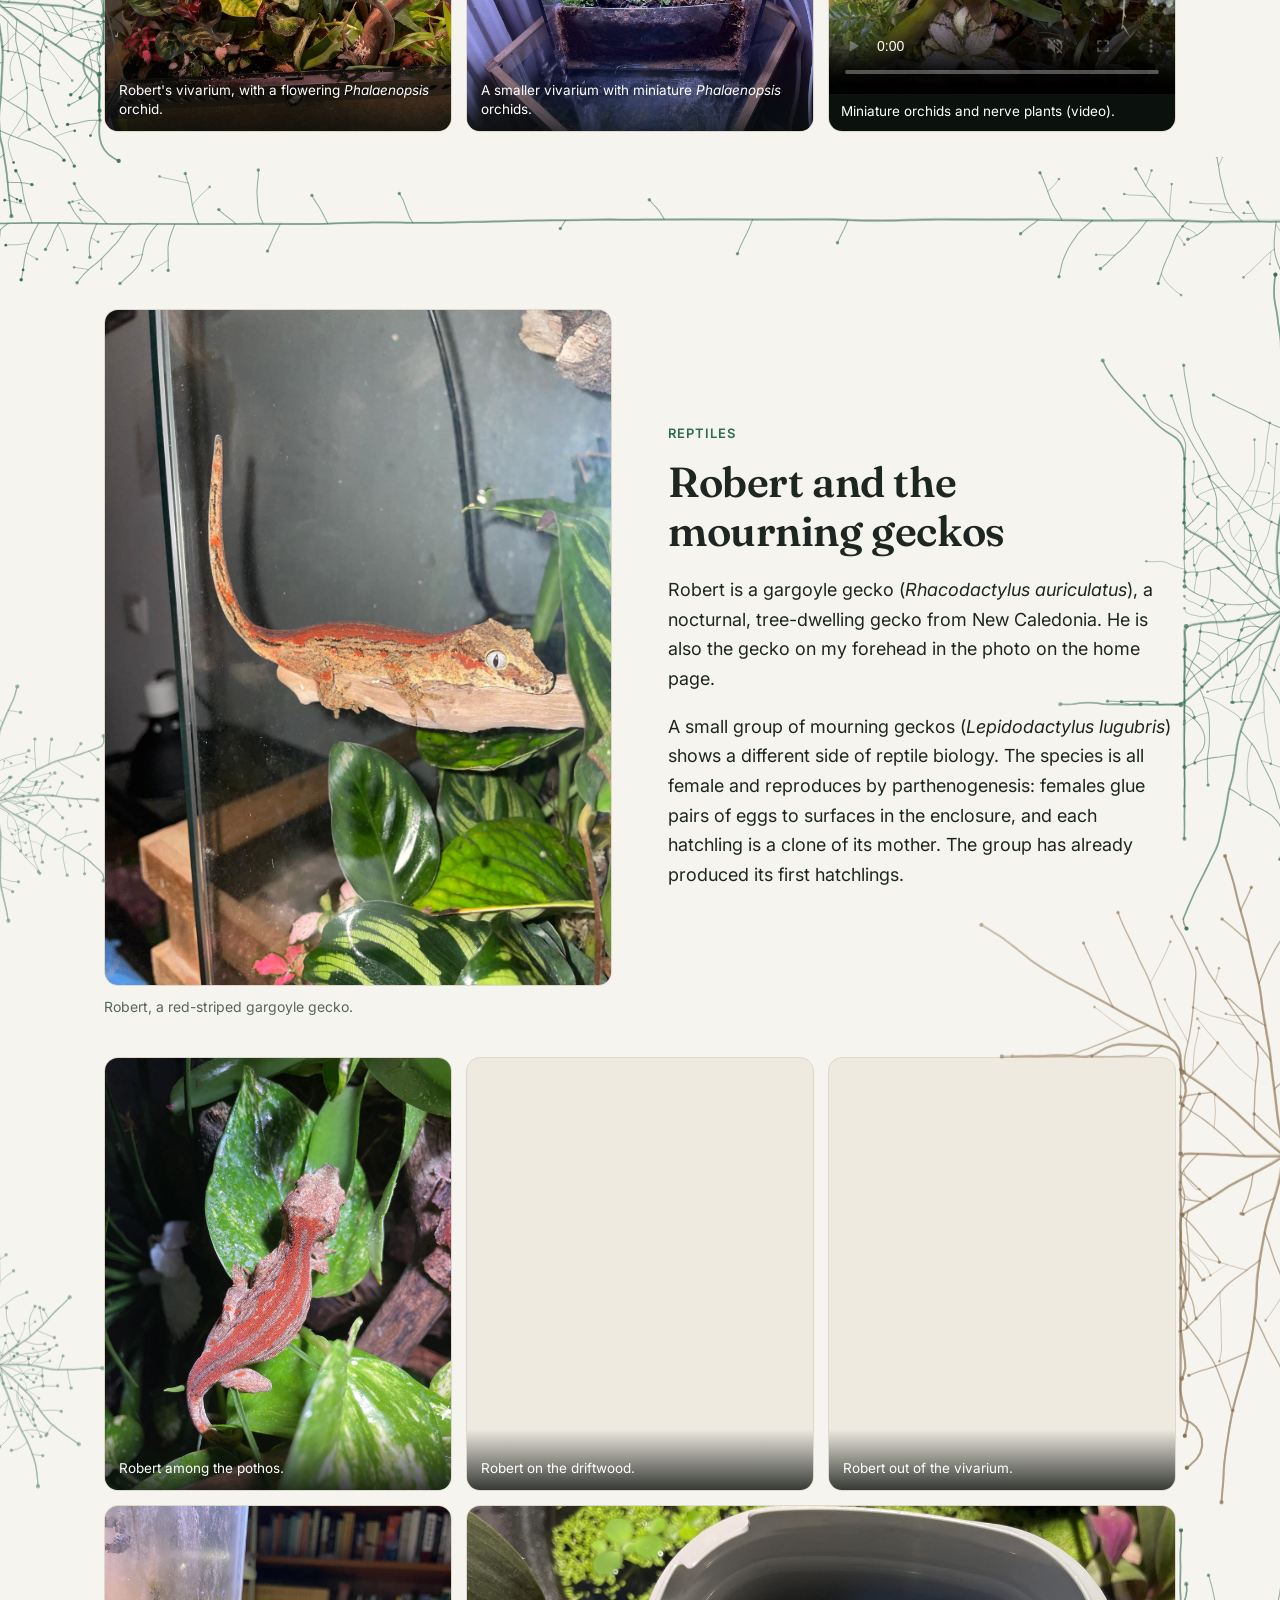
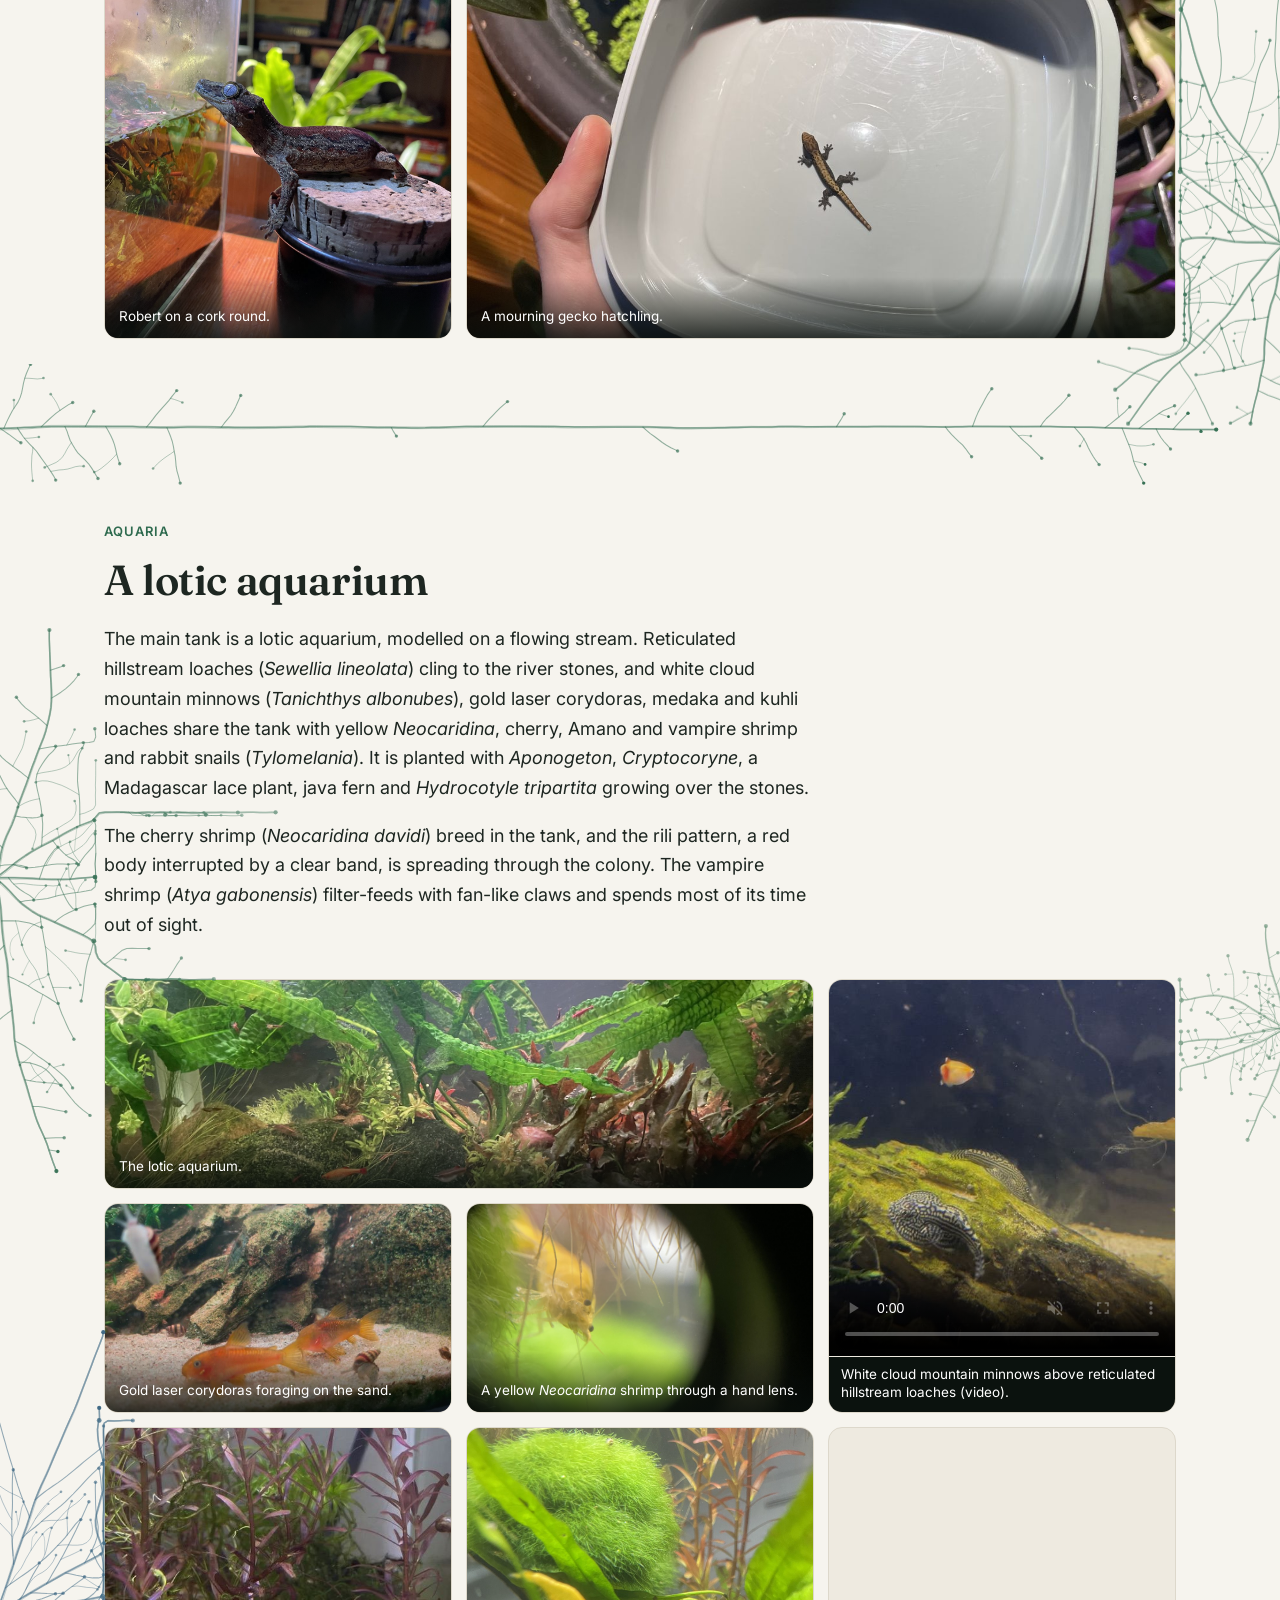
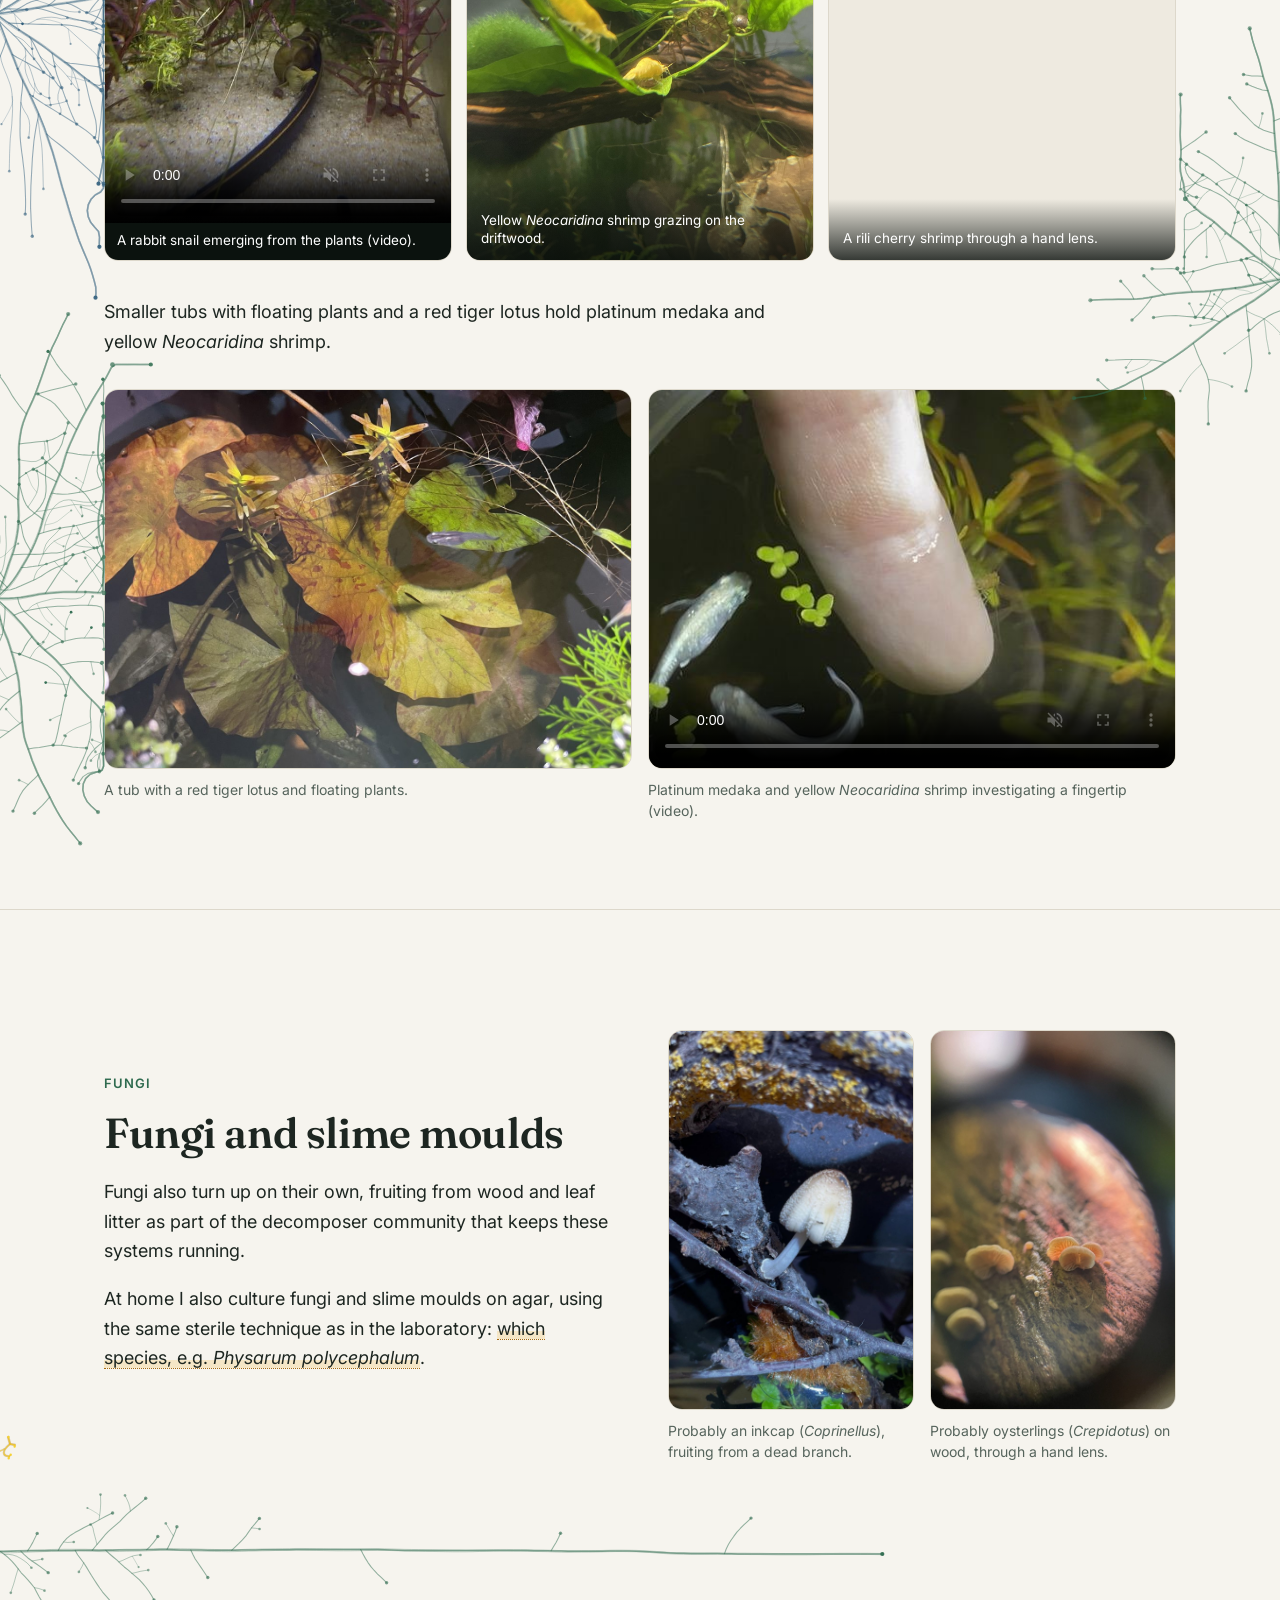
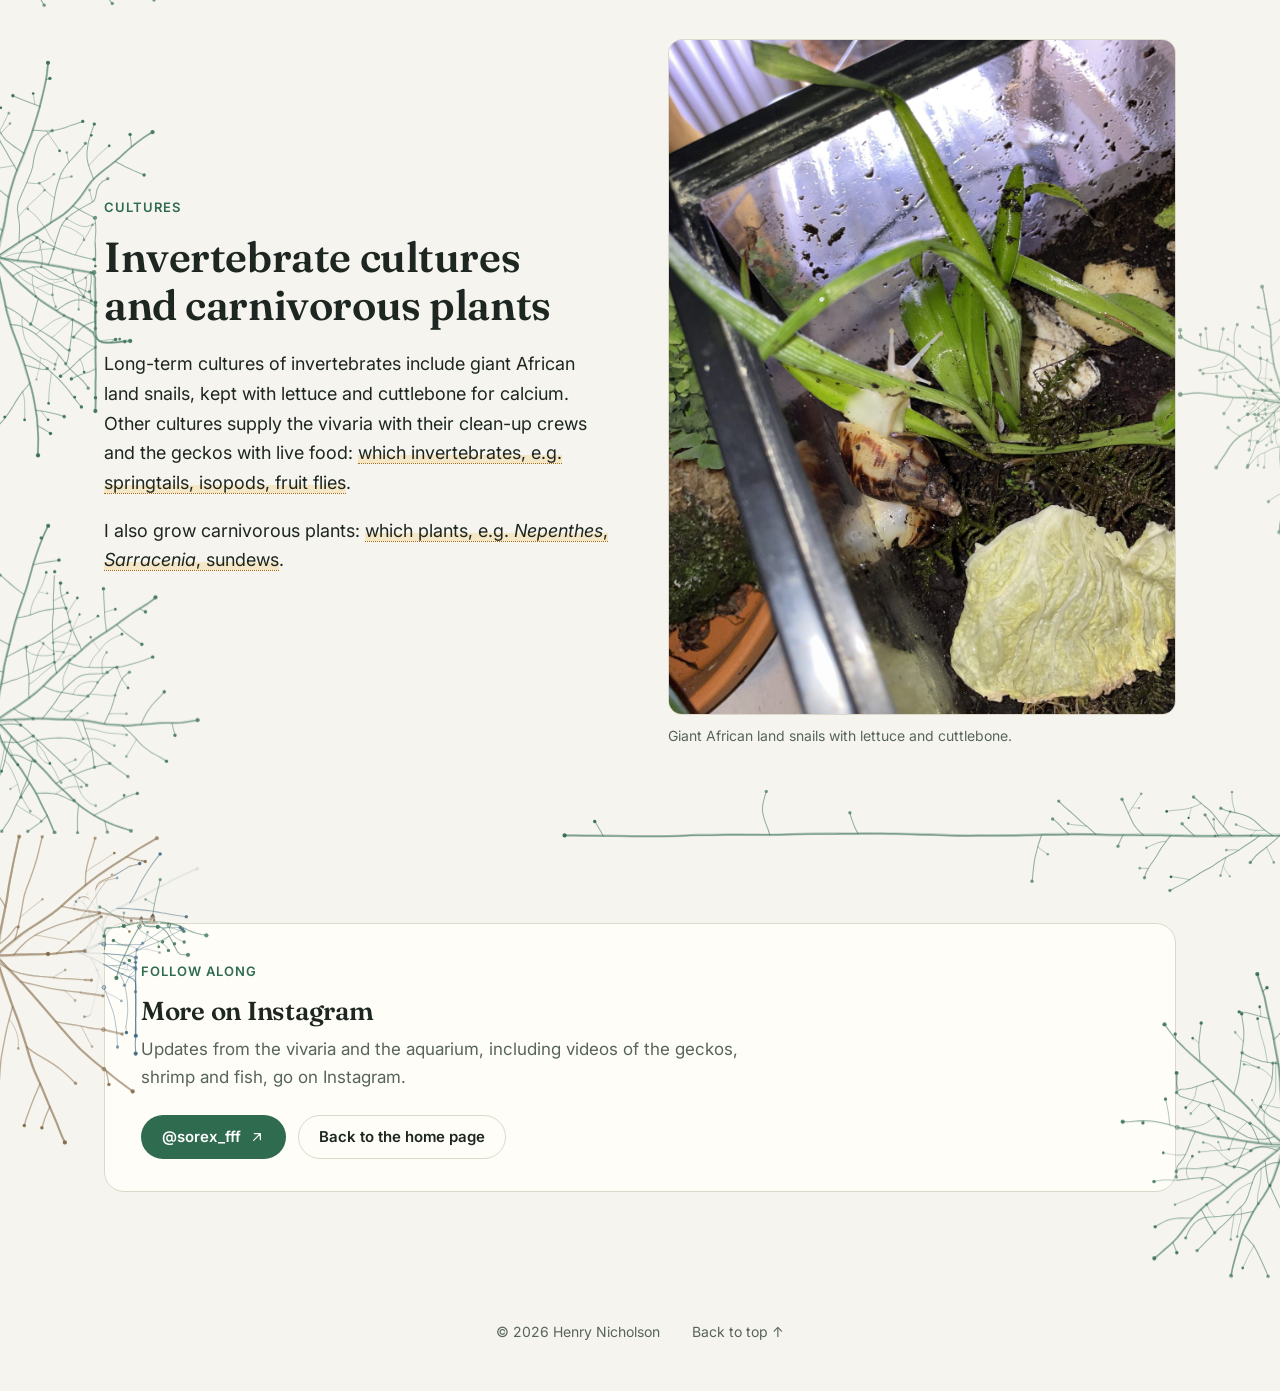
==== commit 2e3b2579: "Slime mould in the fungi section" ====
--- a/hobbies.html
+++ b/hobbies.html
@@ -203,7 +203,7 @@
     </section>
 
     <!-- ============ FUNGI ============ -->
-    <section class="section" aria-labelledby="fungi-title">
+    <section class="section" aria-labelledby="fungi-title" data-slime>
       <div class="container split">
         <div class="prose reveal">
           <span class="section-label">Fungi</span>
@@ -268,6 +268,7 @@
   <script src="js/main.js" defer></script>
   <script src="js/ferns.js" defer></script>
   <script src="js/lightbox.js" defer></script>
+  <script src="js/slime.js" defer></script>
   <script>
     // The clips play, muted, while they are on screen. On touchscreens and with reduced motion they
     // show controls and wait for a tap, and nothing is downloaded until then (preload="none").
--- a/css/style.css
+++ b/css/style.css
@@ -922,6 +922,9 @@
 .gecko-layer .gk-limb { fill: none; stroke: var(--gk-limb); stroke-linecap: round; stroke-linejoin: round; }
 .gecko-layer .gk-pad { fill: var(--gk-pad); }
 .gecko-layer .gk-eye { fill: var(--gk-eye); stroke: var(--gk-eye-rim); stroke-width: .7; }
+.gecko-layer .gk-tongue { fill: none; stroke: #e0848c; stroke-linecap: round; stroke-linejoin: round; }
+/* The fish react to a tap or click (js/life.js), so the tank shows a pointer. */
+@media (prefers-reduced-motion: no-preference) { .aquarium { cursor: pointer; } }
 .gecko-layer .gk-nostril { fill: var(--gk-eye); opacity: .7; }
 @media print { .topo, .aquarium, .gecko-layer { display: none; } }
 
@@ -1179,3 +1182,7 @@
   .lightbox, .lb-figure, .lb-img { transition: none; }
   .lb-figure { transform: none; }
 }
+
+/* ---------- Slime mould (js/slime.js) creeping over the "Fungi and slime moulds" section of hobbies.html ---------- */
+.slime-layer { position: absolute; left: 0; top: 0; z-index: 0; pointer-events: none; }
+@media print { .slime-layer { display: none; } }
